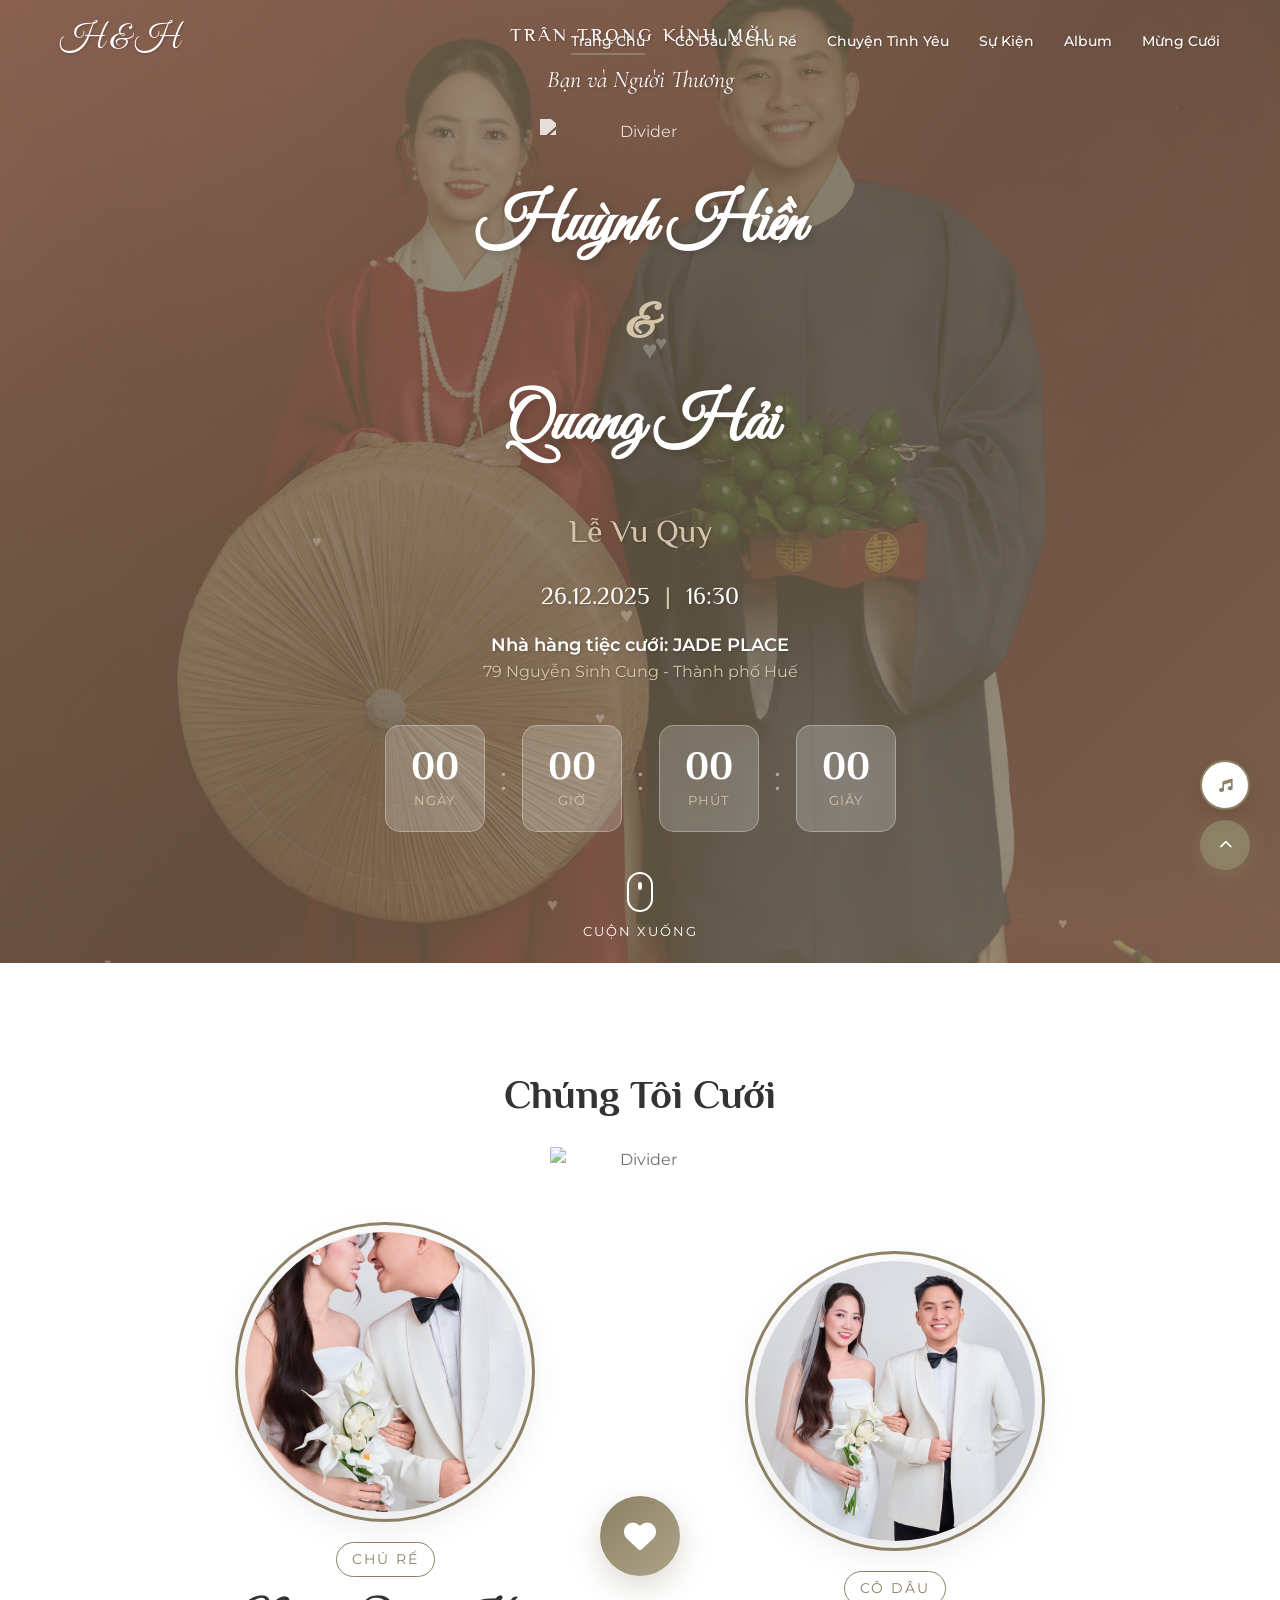
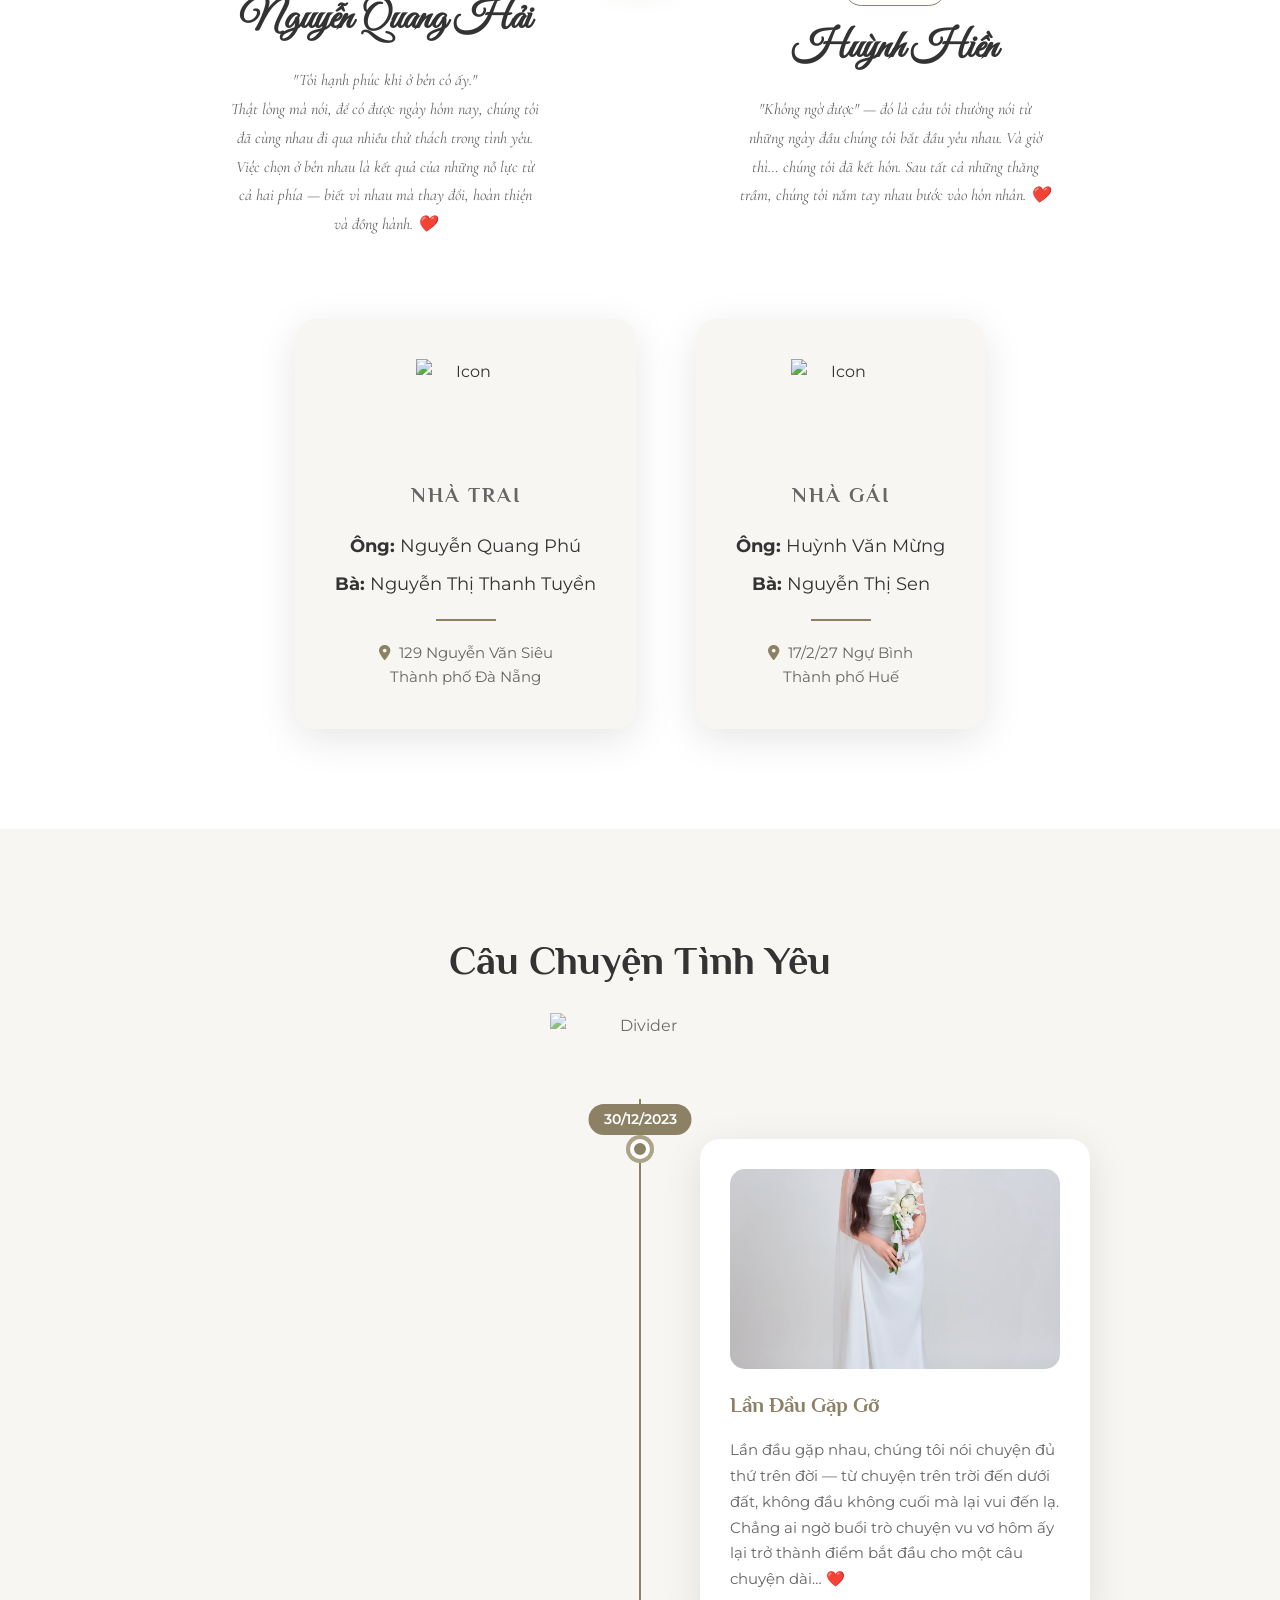
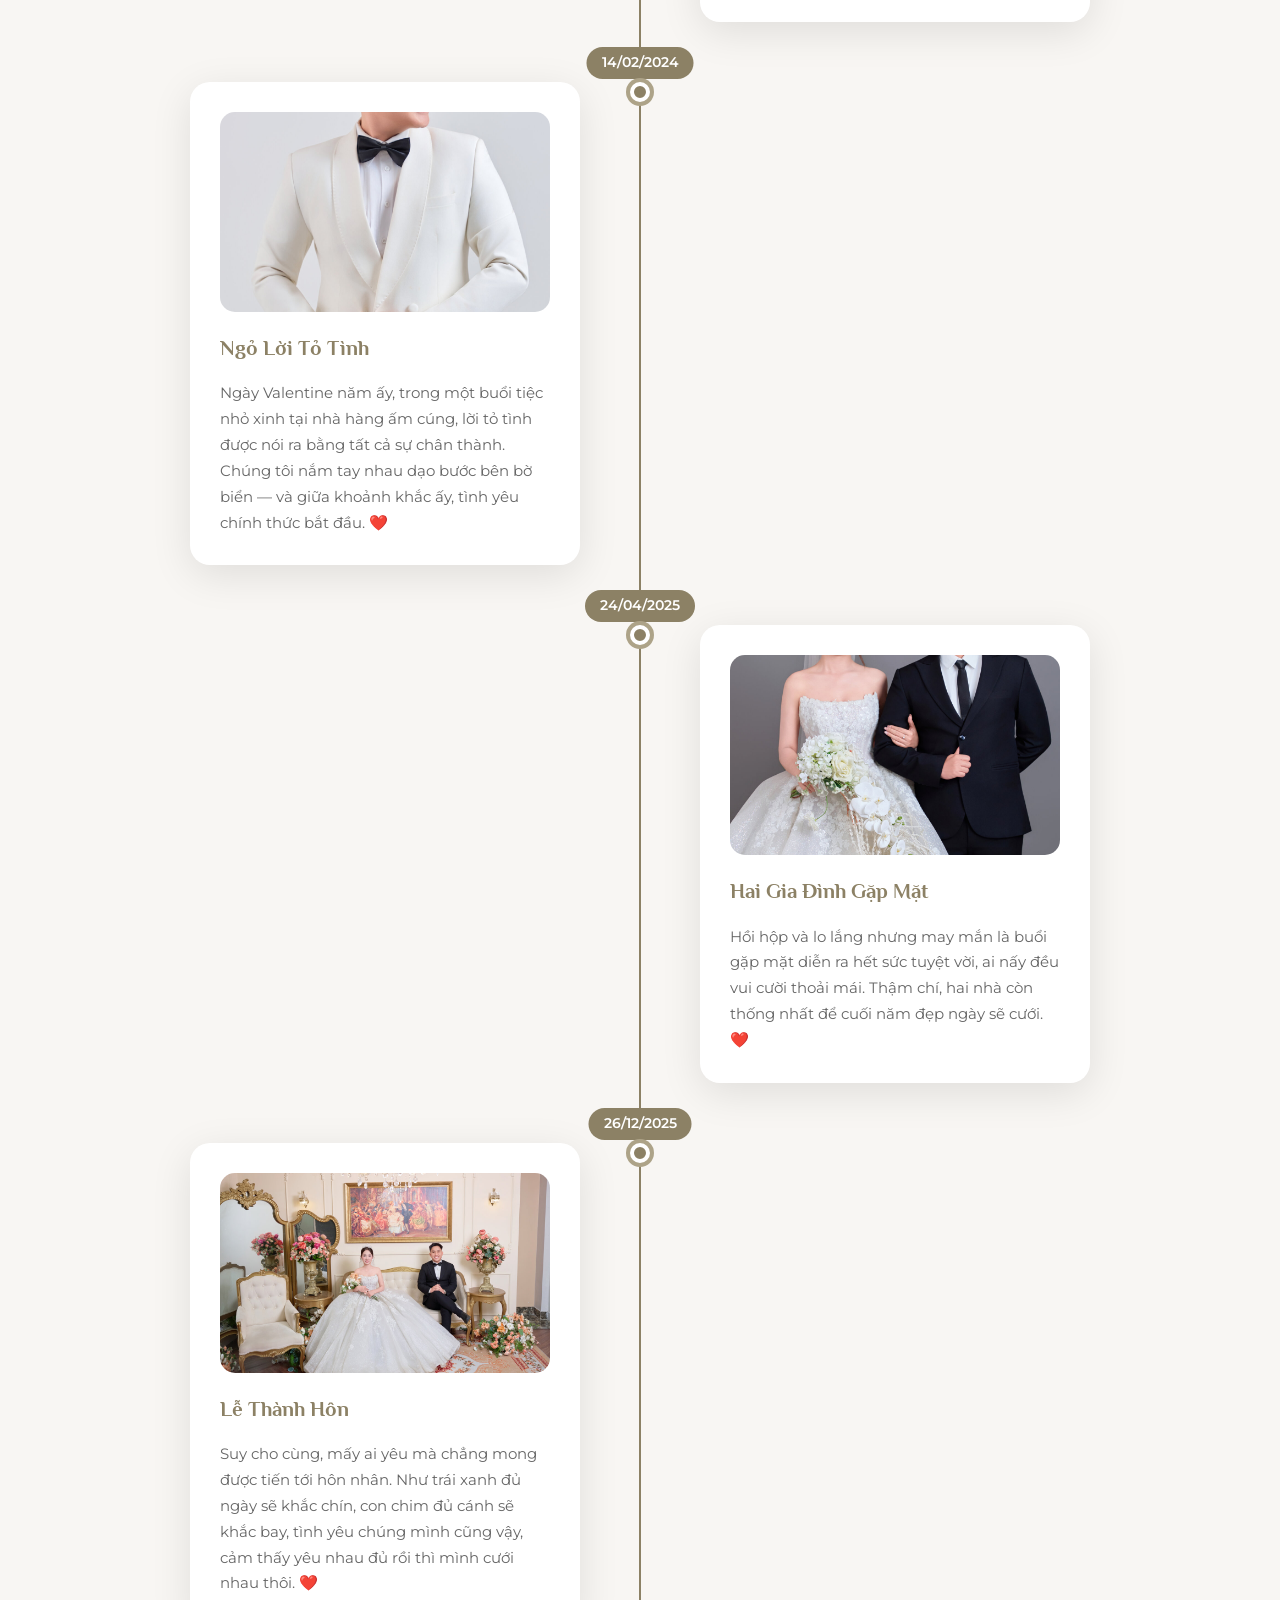
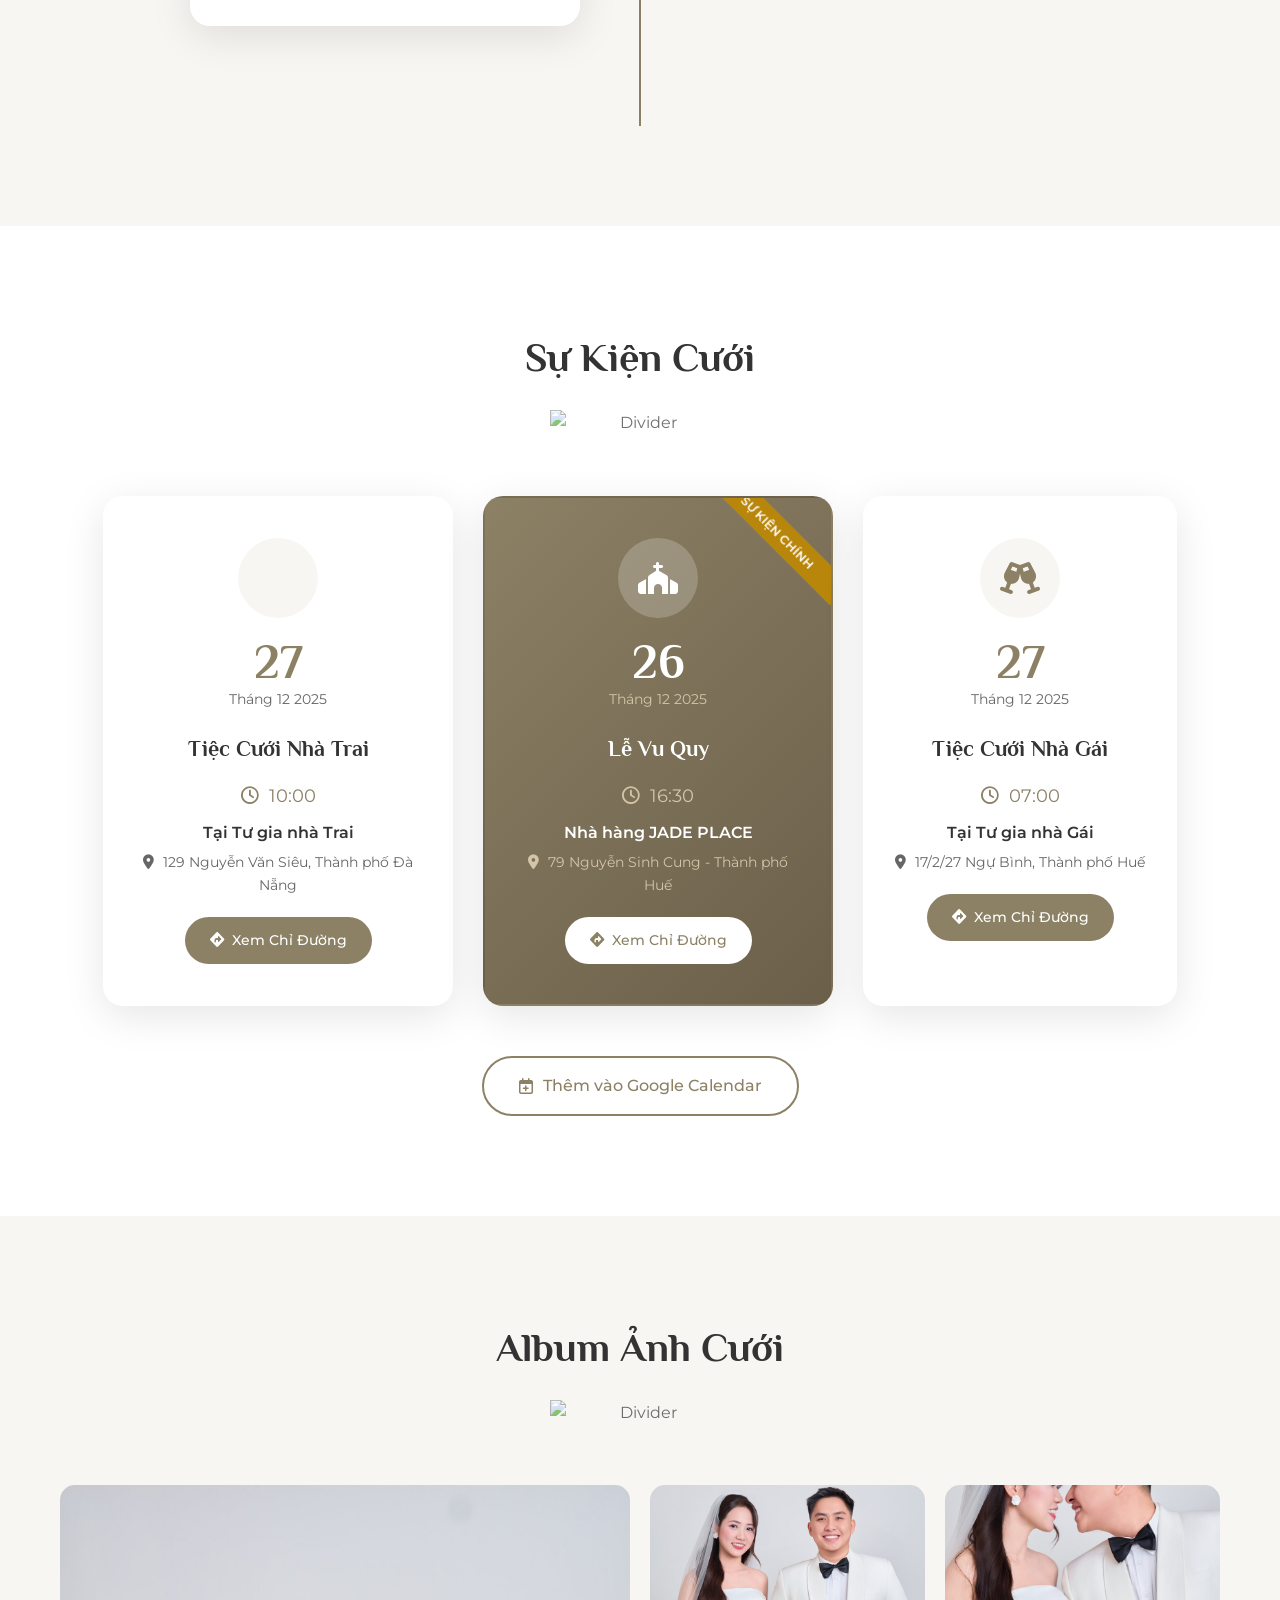
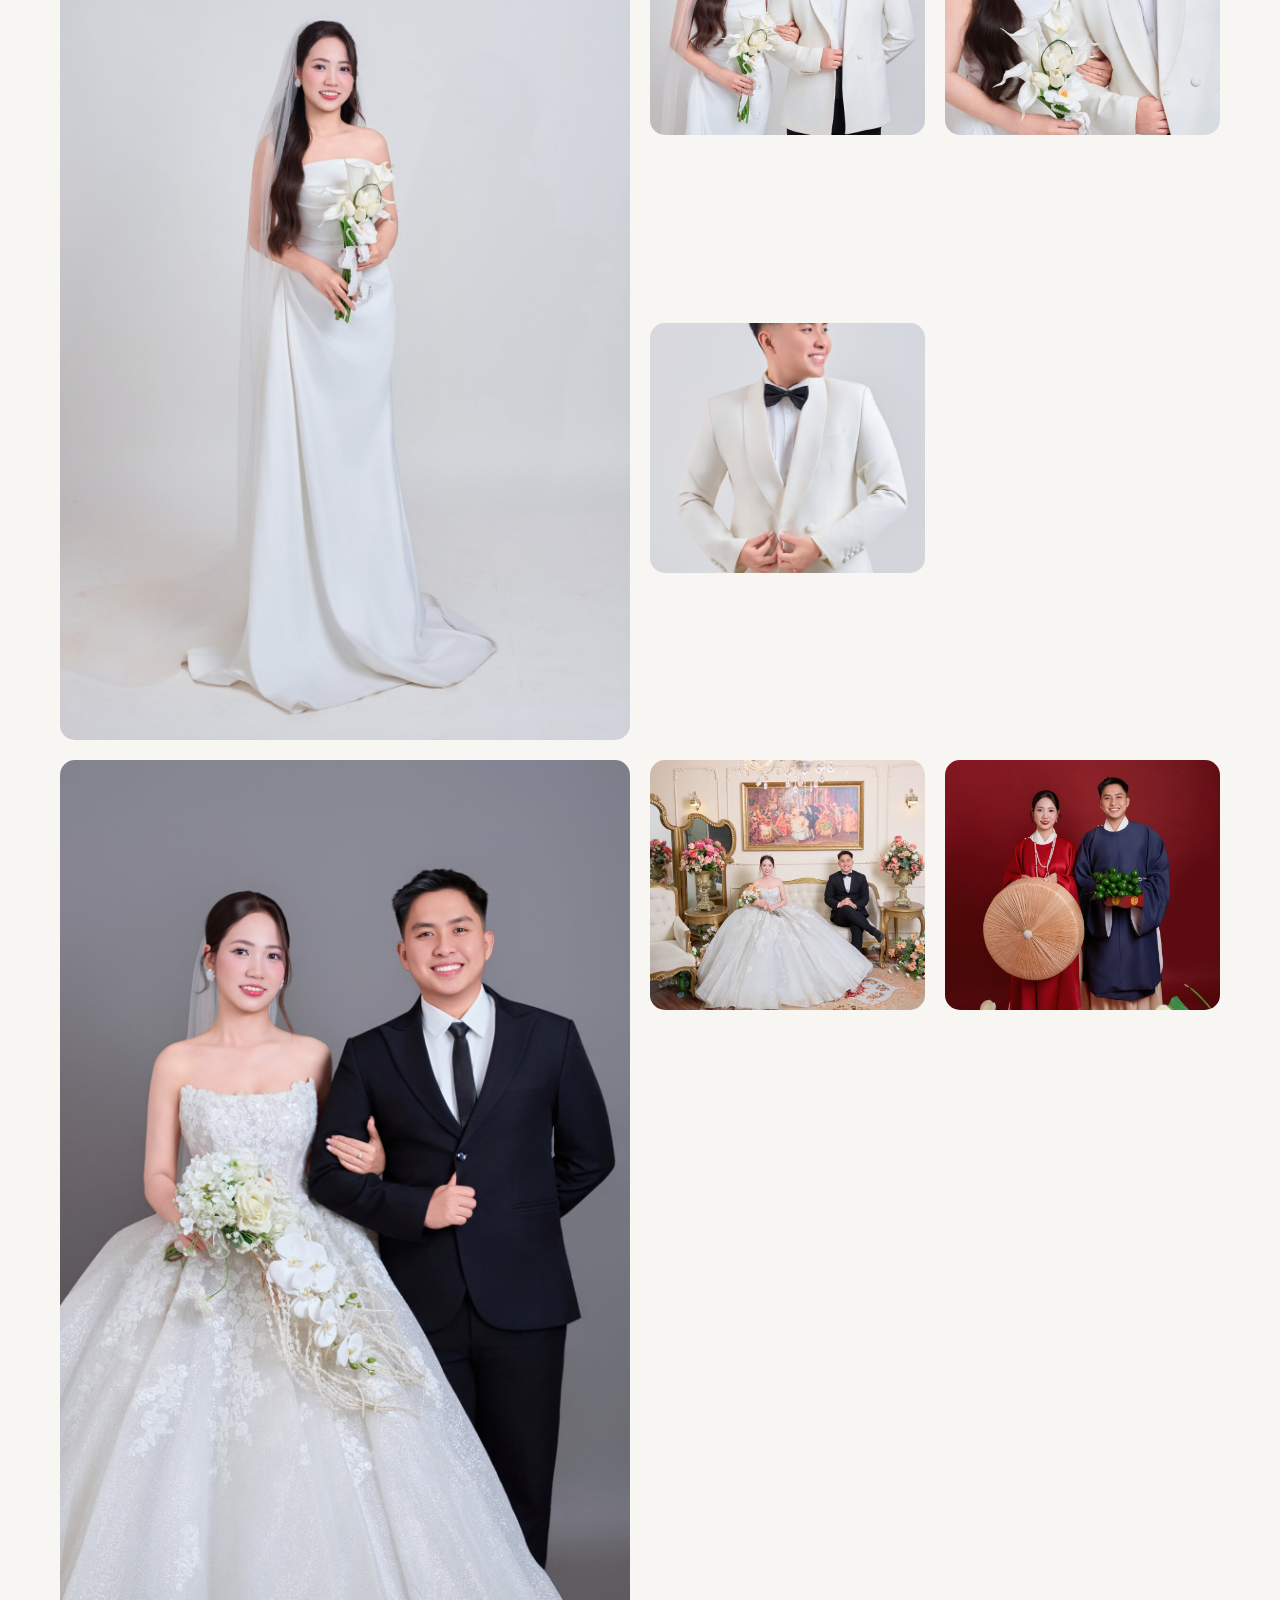
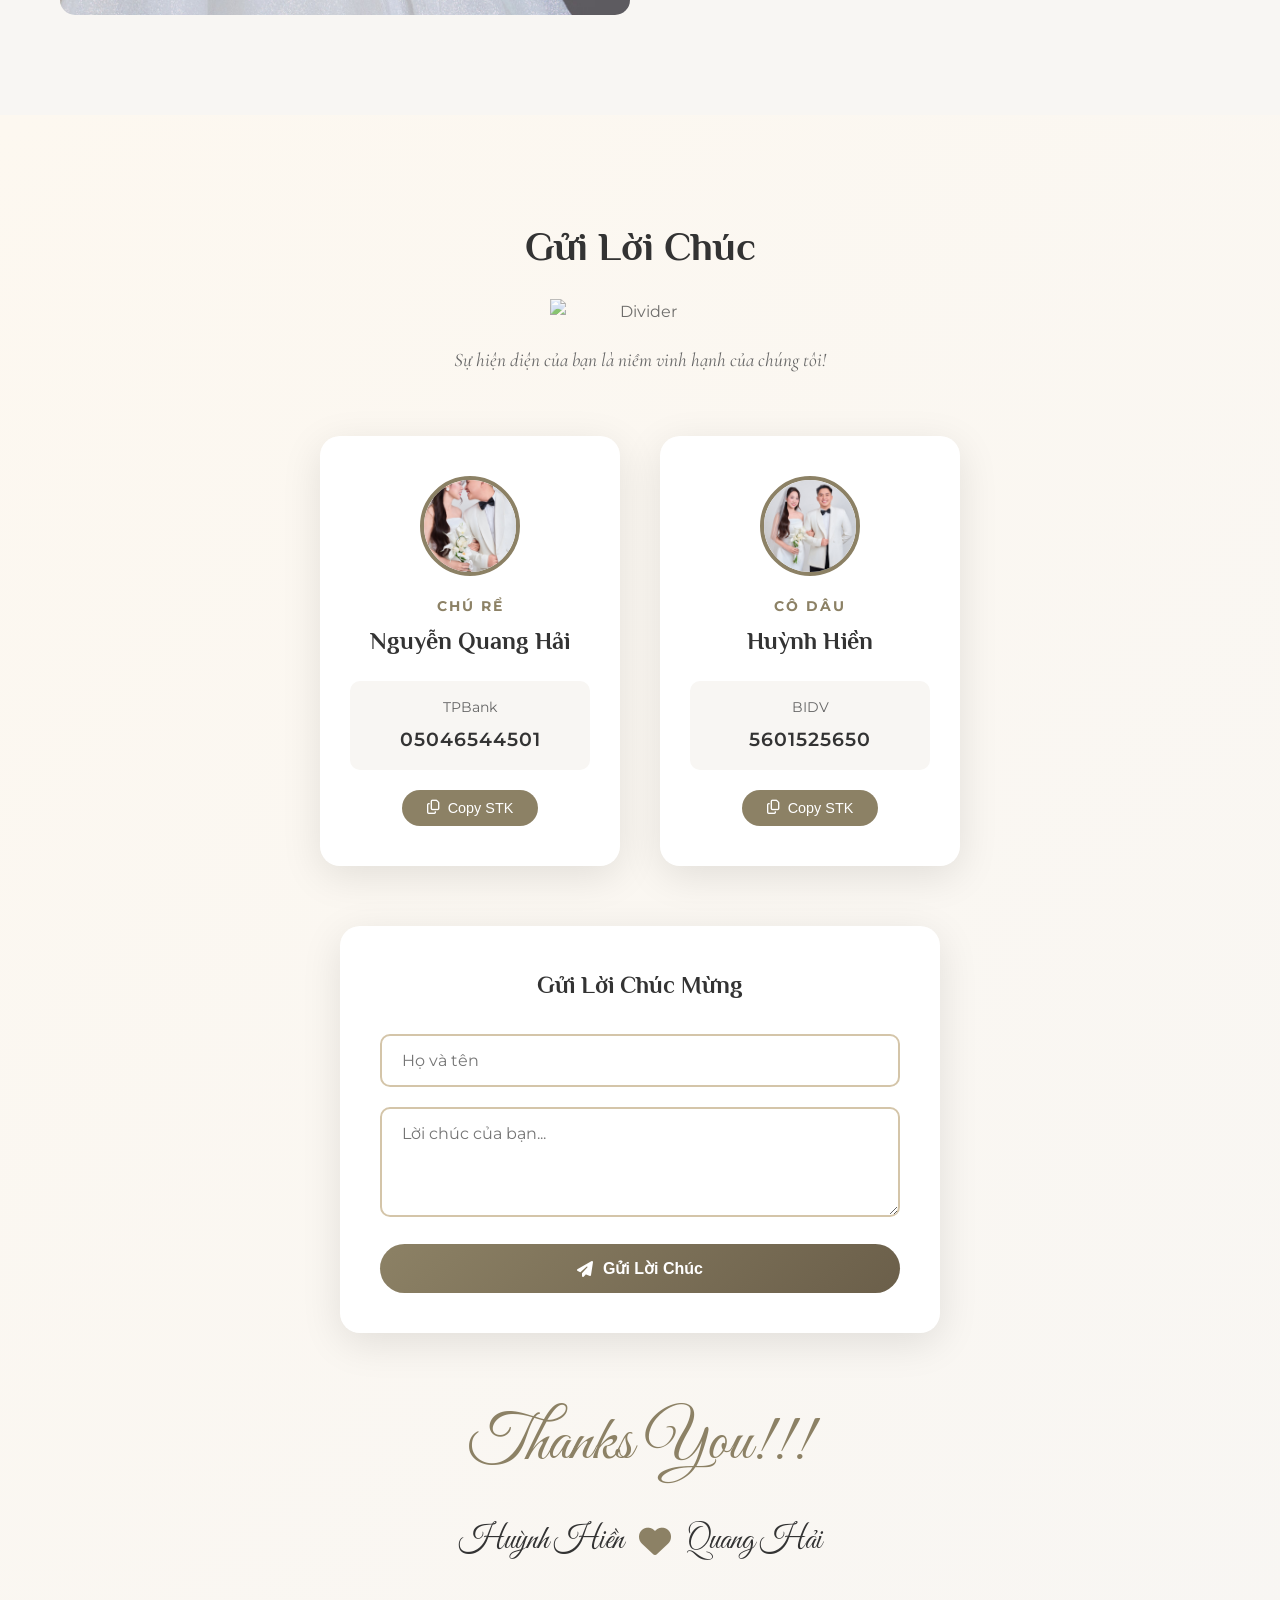
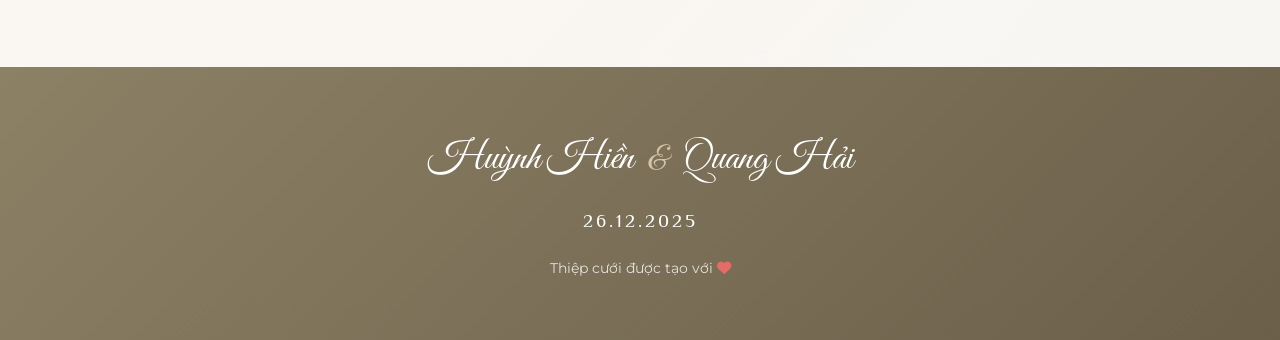
==== index.html @ 171b1d6b "first" ====
<!DOCTYPE html>
<html lang="vi">
	<head>
		<meta charset="utf-8" />
		<meta name="theme-color" content="#8C8165" />
		<meta http-equiv="X-UA-Compatible" content="IE=edge" />
		<meta name="viewport" content="width=device-width, initial-scale=1, user-scalable=no" />
		<title>Thiệp Cưới | Huỳnh Hiền & Quang Hải</title>

		<meta property="og:title" content="Thiệp Cưới | Huỳnh Hiền & Quang Hải - 26.12.2025" />
		<meta
			property="og:description"
			content="Trân trọng kính mời Bạn và Người Thương đến chung vui với chúng tôi" />
		<meta property="og:locale" content="vi_VN" />
		<meta property="og:type" content="website" />
		<meta name="twitter:card" content="summary_large_image" />

		<!-- Preconnect to fonts -->
		<link rel="preconnect" href="https://fonts.googleapis.com" />
		<link rel="preconnect" href="https://fonts.gstatic.com" crossorigin />
		<link
			href="https://fonts.googleapis.com/css2?family=Cormorant+Garamond:ital,wght@0,300;0,400;0,500;0,600;0,700;1,400;1,500&family=Great+Vibes&family=Montserrat:wght@300;400;500;600;700&family=Philosopher:wght@400;700&display=swap"
			rel="stylesheet" />

		<!-- Font Awesome -->
		<link
			rel="stylesheet"
			href="https://cdnjs.cloudflare.com/ajax/libs/font-awesome/6.5.1/css/all.min.css" />

		<!-- AOS Animation Library -->
		<link href="https://unpkg.com/aos@2.3.1/dist/aos.css" rel="stylesheet" />

		<!-- Custom CSS -->
		<link rel="stylesheet" type="text/css" href="css/wedding-new.css" />
	</head>

	<body>
		<!-- Preloader -->
		<div class="preloader" id="preloader">
			<div class="preloader-content">
				<div class="hearts-loader">
					<span class="heart">♥</span>
					<span class="heart">♥</span>
					<span class="heart">♥</span>
				</div>
				<p class="preloader-text">Huỳnh Hiền & Quang Hải</p>
			</div>
		</div>

		<!-- Navigation -->
		<nav class="navbar" id="navbar">
			<div class="nav-container">
				<a href="#home" class="nav-logo">H & H</a>
				<div class="nav-toggle" id="nav-toggle">
					<span></span>
					<span></span>
					<span></span>
				</div>
				<ul class="nav-menu" id="nav-menu">
					<li><a href="#home" class="nav-link active">Trang Chủ</a></li>
					<li><a href="#couple" class="nav-link">Cô Dâu & Chú Rể</a></li>
					<li><a href="#story" class="nav-link">Chuyện Tình Yêu</a></li>
					<li><a href="#events" class="nav-link">Sự Kiện</a></li>
					<li><a href="#gallery" class="nav-link">Album</a></li>
					<li><a href="#rsvp" class="nav-link">Mừng Cưới</a></li>
				</ul>
			</div>
		</nav>

		<!-- Hero Section -->
		<section class="hero" id="home">
			<div class="hero-overlay"></div>
			<div class="hero-particles" id="particles"></div>
			<div class="hero-content">
				<p class="hero-subtitle" data-aos="fade-down" data-aos-delay="200">Trân Trọng Kính Mời</p>
				<p class="hero-guest" data-aos="fade-up" data-aos-delay="400">Bạn và Người Thương</p>
				<div class="hero-divider" data-aos="zoom-in" data-aos-delay="500">
					<img
						src="https://s3-hcm-r2.s3cloud.vn/thiepcuoi-mehappy/admin/assets/7e96f6cb-eff4-4228-b89a-5f788ed43d78.webp"
						alt="Divider" />
				</div>
				<h1 class="hero-title" data-aos="zoom-in" data-aos-delay="600">
					<span class="bride-name">Huỳnh Hiền</span>
					<span class="ampersand">&</span>
					<span class="groom-name">Quang Hải</span>
				</h1>
				<p class="hero-ceremony" data-aos="fade-up" data-aos-delay="800">Lễ Vu Quy</p>
				<div class="hero-date" data-aos="fade-up" data-aos-delay="900">
					<span class="date">26.12.2025</span>
					<span class="separator">|</span>
					<span class="time">16:30</span>
				</div>
				<div class="hero-venue" data-aos="fade-up" data-aos-delay="1000">
					<p class="venue-name">Nhà hàng tiệc cưới: JADE PLACE</p>
					<p class="venue-address">79 Nguyễn Sinh Cung - Thành phố Huế</p>
				</div>

				<!-- Countdown Timer -->
				<div class="countdown" data-aos="fade-up" data-aos-delay="1100">
					<div class="countdown-item">
						<span class="countdown-number" id="days">00</span>
						<span class="countdown-label">Ngày</span>
					</div>
					<div class="countdown-separator">:</div>
					<div class="countdown-item">
						<span class="countdown-number" id="hours">00</span>
						<span class="countdown-label">Giờ</span>
					</div>
					<div class="countdown-separator">:</div>
					<div class="countdown-item">
						<span class="countdown-number" id="minutes">00</span>
						<span class="countdown-label">Phút</span>
					</div>
					<div class="countdown-separator">:</div>
					<div class="countdown-item">
						<span class="countdown-number" id="seconds">00</span>
						<span class="countdown-label">Giây</span>
					</div>
				</div>

				<a href="#couple" class="scroll-down" data-aos="fade-up" data-aos-delay="1200">
					<span class="mouse">
						<span class="wheel"></span>
					</span>
					<span class="scroll-text">Cuộn xuống</span>
				</a>
			</div>
		</section>

		<!-- Couple Section -->
		<section class="section couple-section" id="couple">
			<div class="container">
				<div class="section-header" data-aos="fade-up">
					<h2 class="section-title">Chúng Tôi Cưới</h2>
					<div class="section-divider">
						<img
							src="https://s3-hcm-r2.s3cloud.vn/thiepcuoi-mehappy/admin/assets/7e96f6cb-eff4-4228-b89a-5f788ed43d78.webp"
							alt="Divider" />
					</div>
				</div>

				<div class="couple-wrapper">
					<!-- Groom -->
					<div class="couple-card" data-aos="fade-right" data-aos-delay="200">
						<div class="couple-image-frame">
							<div class="couple-image">
								<img src="image/optimized/DSC08672.jpg" alt="Chú Rể - Quang Hải" loading="lazy" />
							</div>
						</div>
						<div class="couple-info">
							<span class="couple-role">Chú Rể</span>
							<h3 class="couple-name">Nguyễn Quang Hải</h3>
							<div class="couple-quote">
								"Tôi hạnh phúc khi ở bên cô ấy."<br />
								Thật lòng mà nói, để có được ngày hôm nay, chúng tôi đã cùng nhau đi qua nhiều thử
								thách trong tình yêu. Việc chọn ở bên nhau là kết quả của những nỗ lực từ cả hai
								phía — biết vì nhau mà thay đổi, hoàn thiện và đồng hành. ❤️
							</div>
						</div>
					</div>

					<!-- Heart divider -->
					<div class="couple-heart" data-aos="zoom-in" data-aos-delay="300">
						<i class="fas fa-heart"></i>
					</div>

					<!-- Bride -->
					<div class="couple-card" data-aos="fade-left" data-aos-delay="400">
						<div class="couple-image-frame">
							<div class="couple-image">
								<img src="image/optimized/DSC08659.jpg" alt="Cô Dâu - Huỳnh Hiền" loading="lazy" />
							</div>
						</div>
						<div class="couple-info">
							<span class="couple-role">Cô Dâu</span>
							<h3 class="couple-name">Huỳnh Hiền</h3>
							<div class="couple-quote">
								"Không ngờ được" — đó là câu tôi thường nói từ những ngày đầu chúng tôi bắt đầu yêu
								nhau. Và giờ thì… chúng tôi đã kết hôn. Sau tất cả những thăng trầm, chúng tôi nắm
								tay nhau bước vào hôn nhân. ❤️
							</div>
						</div>
					</div>
				</div>

				<!-- Family Info -->
				<div class="family-section">
					<div class="family-card" data-aos="fade-up" data-aos-delay="200">
						<div class="family-icon">
							<img
								src="https://s3-hcm-r2.s3cloud.vn/thiepcuoi-mehappy/admin/assets/c201db3c-2425-4a72-b383-2e46b3059cee.webp"
								alt="Icon" />
						</div>
						<h4 class="family-title">Nhà Trai</h4>
						<p class="family-parent"><strong>Ông:</strong> Nguyễn Quang Phú</p>
						<p class="family-parent"><strong>Bà:</strong> Nguyễn Thị Thanh Tuyền</p>
						<div class="family-divider"></div>
						<p class="family-address">
							<i class="fas fa-map-marker-alt"></i>
							129 Nguyễn Văn Siêu<br />Thành phố Đà Nẵng
						</p>
					</div>

					<div class="family-card" data-aos="fade-up" data-aos-delay="400">
						<div class="family-icon">
							<img
								src="https://s3-hcm-r2.s3cloud.vn/thiepcuoi-mehappy/admin/assets/c201db3c-2425-4a72-b383-2e46b3059cee.webp"
								alt="Icon" />
						</div>
						<h4 class="family-title">Nhà Gái</h4>
						<p class="family-parent"><strong>Ông:</strong> Huỳnh Văn Mừng</p>
						<p class="family-parent"><strong>Bà:</strong> Nguyễn Thị Sen</p>
						<div class="family-divider"></div>
						<p class="family-address">
							<i class="fas fa-map-marker-alt"></i>
							17/2/27 Ngự Bình<br />Thành phố Huế
						</p>
					</div>
				</div>
			</div>
		</section>

		<!-- Love Story Section -->
		<section class="section story-section" id="story">
			<div class="container">
				<div class="section-header" data-aos="fade-up">
					<h2 class="section-title">Câu Chuyện Tình Yêu</h2>
					<div class="section-divider">
						<img
							src="https://s3-hcm-r2.s3cloud.vn/thiepcuoi-mehappy/admin/assets/f2e2b1f6-6de6-48ac-97a0-3e4b76698df7.webp"
							alt="Divider" />
					</div>
				</div>

				<div class="timeline">
					<div class="timeline-line"></div>

					<!-- Timeline Item 1 -->
					<div class="timeline-item" data-aos="fade-up">
						<div class="timeline-dot"></div>
						<div class="timeline-date">30/12/2023</div>
						<div class="timeline-content">
							<div class="timeline-image">
								<img src="image/optimized/DSC08531.jpg" alt="Lần đầu gặp gỡ" loading="lazy" />
							</div>
							<h3 class="timeline-title">Lần Đầu Gặp Gỡ</h3>
							<p class="timeline-text">
								Lần đầu gặp nhau, chúng tôi nói chuyện đủ thứ trên đời — từ chuyện trên trời đến
								dưới đất, không đầu không cuối mà lại vui đến lạ. Chẳng ai ngờ buổi trò chuyện vu vơ
								hôm ấy lại trở thành điểm bắt đầu cho một câu chuyện dài… ❤️
							</p>
						</div>
					</div>

					<!-- Timeline Item 2 -->
					<div class="timeline-item" data-aos="fade-up">
						<div class="timeline-dot"></div>
						<div class="timeline-date">14/02/2024</div>
						<div class="timeline-content">
							<div class="timeline-image">
								<img src="image/optimized/DSC08896.jpg" alt="Ngỏ lời tỏ tình" loading="lazy" />
							</div>
							<h3 class="timeline-title">Ngỏ Lời Tỏ Tình</h3>
							<p class="timeline-text">
								Ngày Valentine năm ấy, trong một buổi tiệc nhỏ xinh tại nhà hàng ấm cúng, lời tỏ
								tình được nói ra bằng tất cả sự chân thành. Chúng tôi nắm tay nhau dạo bước bên bờ
								biển — và giữa khoảnh khắc ấy, tình yêu chính thức bắt đầu. ❤️
							</p>
						</div>
					</div>

					<!-- Timeline Item 3 -->
					<div class="timeline-item" data-aos="fade-up">
						<div class="timeline-dot"></div>
						<div class="timeline-date">24/04/2025</div>
						<div class="timeline-content">
							<div class="timeline-image">
								<img src="image/optimized/DSC09019.jpg" alt="Hai gia đình gặp mặt" loading="lazy" />
							</div>
							<h3 class="timeline-title">Hai Gia Đình Gặp Mặt</h3>
							<p class="timeline-text">
								Hồi hộp và lo lắng nhưng may mắn là buổi gặp mặt diễn ra hết sức tuyệt vời, ai nấy
								đều vui cười thoải mái. Thậm chí, hai nhà còn thống nhất để cuối năm đẹp ngày sẽ
								cưới. ❤️
							</p>
						</div>
					</div>

					<!-- Timeline Item 4 -->
					<div class="timeline-item" data-aos="fade-up">
						<div class="timeline-dot"></div>
						<div class="timeline-date">26/12/2025</div>
						<div class="timeline-content">
							<div class="timeline-image">
								<img src="image/optimized/DSC09114.jpg" alt="Lễ thành hôn" loading="lazy" />
							</div>
							<h3 class="timeline-title">Lễ Thành Hôn</h3>
							<p class="timeline-text">
								Suy cho cùng, mấy ai yêu mà chẳng mong được tiến tới hôn nhân. Như trái xanh đủ ngày
								sẽ khắc chín, con chim đủ cánh sẽ khắc bay, tình yêu chúng mình cũng vậy, cảm thấy
								yêu nhau đủ rồi thì mình cưới nhau thôi. ❤️
							</p>
						</div>
					</div>
				</div>
			</div>
		</section>

		<!-- Events Section -->
		<section class="section events-section" id="events">
			<div class="container">
				<div class="section-header" data-aos="fade-up">
					<h2 class="section-title">Sự Kiện Cưới</h2>
					<div class="section-divider">
						<img
							src="https://s3-hcm-r2.s3cloud.vn/thiepcuoi-mehappy/admin/assets/f2e2b1f6-6de6-48ac-97a0-3e4b76698df7.webp"
							alt="Divider" />
					</div>
				</div>

				<div class="events-wrapper">
					<!-- Event 1 -->
					<div class="event-card" data-aos="fade-up" data-aos-delay="200">
						<div class="event-icon">
							<i class="fas fa-rings-wedding"></i>
						</div>
						<div class="event-date">
							<span class="event-day">27</span>
							<span class="event-month">Tháng 12</span>
							<span class="event-year">2025</span>
						</div>
						<h3 class="event-title">Tiệc Cưới Nhà Trai</h3>
						<p class="event-time"><i class="far fa-clock"></i> 10:00</p>
						<p class="event-venue">Tại Tư gia nhà Trai</p>
						<p class="event-address">
							<i class="fas fa-map-marker-alt"></i>
							129 Nguyễn Văn Siêu, Thành phố Đà Nẵng
						</p>
						<a href="https://maps.google.com" target="_blank" class="event-btn">
							<i class="fas fa-directions"></i> Xem Chỉ Đường
						</a>
					</div>

					<!-- Event 2 -->
					<div class="event-card featured" data-aos="fade-up" data-aos-delay="300">
						<div class="event-badge">Sự Kiện Chính</div>
						<div class="event-icon">
							<i class="fas fa-church"></i>
						</div>
						<div class="event-date">
							<span class="event-day">26</span>
							<span class="event-month">Tháng 12</span>
							<span class="event-year">2025</span>
						</div>
						<h3 class="event-title">Lễ Vu Quy</h3>
						<p class="event-time"><i class="far fa-clock"></i> 16:30</p>
						<p class="event-venue">Nhà hàng JADE PLACE</p>
						<p class="event-address">
							<i class="fas fa-map-marker-alt"></i>
							79 Nguyễn Sinh Cung - Thành phố Huế
						</p>
						<a href="https://maps.google.com" target="_blank" class="event-btn">
							<i class="fas fa-directions"></i> Xem Chỉ Đường
						</a>
					</div>

					<!-- Event 3 -->
					<div class="event-card" data-aos="fade-up" data-aos-delay="400">
						<div class="event-icon">
							<i class="fas fa-glass-cheers"></i>
						</div>
						<div class="event-date">
							<span class="event-day">27</span>
							<span class="event-month">Tháng 12</span>
							<span class="event-year">2025</span>
						</div>
						<h3 class="event-title">Tiệc Cưới Nhà Gái</h3>
						<p class="event-time"><i class="far fa-clock"></i> 07:00</p>
						<p class="event-venue">Tại Tư gia nhà Gái</p>
						<p class="event-address">
							<i class="fas fa-map-marker-alt"></i>
							17/2/27 Ngự Bình, Thành phố Huế
						</p>
						<a href="https://maps.google.com" target="_blank" class="event-btn">
							<i class="fas fa-directions"></i> Xem Chỉ Đường
						</a>
					</div>
				</div>

				<!-- Add to Calendar -->
				<div class="calendar-btn-wrapper" data-aos="fade-up">
					<a href="https://calendar.google.com" target="_blank" class="calendar-btn">
						<i class="far fa-calendar-plus"></i>
						Thêm vào Google Calendar
					</a>
				</div>
			</div>
		</section>

		<!-- Gallery Section -->
		<section class="section gallery-section" id="gallery">
			<div class="container">
				<div class="section-header" data-aos="fade-up">
					<h2 class="section-title">Album Ảnh Cưới</h2>
					<div class="section-divider">
						<img
							src="https://s3-hcm-r2.s3cloud.vn/thiepcuoi-mehappy/admin/assets/f2e2b1f6-6de6-48ac-97a0-3e4b76698df7.webp"
							alt="Divider" />
					</div>
				</div>

				<div class="gallery-grid">
					<div class="gallery-item large" data-aos="zoom-in" data-aos-delay="100">
						<img src="image/optimized/DSC08531.jpg" alt="Wedding Photo 1" loading="lazy" />
						<div class="gallery-overlay">
							<i class="fas fa-heart"></i>
						</div>
					</div>
					<div class="gallery-item" data-aos="zoom-in" data-aos-delay="200">
						<img src="image/optimized/DSC08659.jpg" alt="Wedding Photo 2" loading="lazy" />
						<div class="gallery-overlay">
							<i class="fas fa-heart"></i>
						</div>
					</div>
					<div class="gallery-item" data-aos="zoom-in" data-aos-delay="300">
						<img src="image/optimized/DSC08672.jpg" alt="Wedding Photo 3" loading="lazy" />
						<div class="gallery-overlay">
							<i class="fas fa-heart"></i>
						</div>
					</div>
					<div class="gallery-item" data-aos="zoom-in" data-aos-delay="400">
						<img src="image/optimized/DSC08896.jpg" alt="Wedding Photo 4" loading="lazy" />
						<div class="gallery-overlay">
							<i class="fas fa-heart"></i>
						</div>
					</div>
					<div class="gallery-item large" data-aos="zoom-in" data-aos-delay="500">
						<img src="image/optimized/DSC09019.jpg" alt="Wedding Photo 5" loading="lazy" />
						<div class="gallery-overlay">
							<i class="fas fa-heart"></i>
						</div>
					</div>
					<div class="gallery-item" data-aos="zoom-in" data-aos-delay="600">
						<img src="image/optimized/DSC09114.jpg" alt="Wedding Photo 6" loading="lazy" />
						<div class="gallery-overlay">
							<i class="fas fa-heart"></i>
						</div>
					</div>
					<div class="gallery-item" data-aos="zoom-in" data-aos-delay="700">
						<img src="image/optimized/DSC09316.jpg" alt="Wedding Photo 7" loading="lazy" />
						<div class="gallery-overlay">
							<i class="fas fa-heart"></i>
						</div>
					</div>
				</div>
			</div>
		</section>

		<!-- RSVP / Gift Section -->
		<section class="section rsvp-section" id="rsvp">
			<div class="container">
				<div class="section-header" data-aos="fade-up">
					<h2 class="section-title">Gửi Lời Chúc</h2>
					<div class="section-divider">
						<img
							src="https://s3-hcm-r2.s3cloud.vn/thiepcuoi-mehappy/admin/assets/f2e2b1f6-6de6-48ac-97a0-3e4b76698df7.webp"
							alt="Divider" />
					</div>
					<p class="section-subtitle">Sự hiện diện của bạn là niềm vinh hạnh của chúng tôi!</p>
				</div>

				<div class="rsvp-content">
					<!-- Bank Transfer -->
					<div class="bank-cards">
						<div class="bank-card" data-aos="fade-right" data-aos-delay="200">
							<div class="bank-avatar">
								<img src="image/optimized/DSC08672.jpg" alt="Chú Rể" loading="lazy" />
							</div>
							<h4 class="bank-role">Chú Rể</h4>
							<h3 class="bank-name">Nguyễn Quang Hải</h3>
							<div class="bank-info">
								<p class="bank-label">TPBank</p>
								<p class="bank-number" id="groom-account">05046544501</p>
							</div>
							<button class="copy-btn" onclick="copyToClipboard('05046544501', this)">
								<i class="far fa-copy"></i> Copy STK
							</button>
						</div>

						<div class="bank-card" data-aos="fade-left" data-aos-delay="400">
							<div class="bank-avatar">
								<img src="image/optimized/DSC08659.jpg" alt="Cô Dâu" loading="lazy" />
							</div>
							<h4 class="bank-role">Cô Dâu</h4>
							<h3 class="bank-name">Huỳnh Hiền</h3>
							<div class="bank-info">
								<p class="bank-label">BIDV</p>
								<p class="bank-number" id="bride-account">5601525650</p>
							</div>
							<button class="copy-btn" onclick="copyToClipboard('5601525650', this)">
								<i class="far fa-copy"></i> Copy STK
							</button>
						</div>
					</div>

					<!-- Wishes Form -->
					<div class="wishes-form" data-aos="fade-up" data-aos-delay="500">
						<h3 class="wishes-title">Gửi Lời Chúc Mừng</h3>
						<form id="wishesForm">
							<div class="form-group">
								<input type="text" id="wishName" placeholder="Họ và tên" required />
							</div>
							<div class="form-group">
								<textarea
									id="wishMessage"
									placeholder="Lời chúc của bạn..."
									rows="4"
									required></textarea>
							</div>
							<button type="submit" class="submit-btn">
								<i class="fas fa-paper-plane"></i> Gửi Lời Chúc
							</button>
						</form>
					</div>
				</div>

				<!-- Thank You Message -->
				<div class="thank-you" data-aos="fade-up">
					<p class="thank-you-text">Thanks You!!!</p>
					<div class="couple-names-footer">
						<span>Huỳnh Hiền</span>
						<i class="fas fa-heart"></i>
						<span>Quang Hải</span>
					</div>
				</div>
			</div>
		</section>

		<!-- Footer -->
		<footer class="footer">
			<div class="footer-content">
				<div class="footer-names">
					<span class="footer-bride">Huỳnh Hiền</span>
					<span class="footer-amp">&</span>
					<span class="footer-groom">Quang Hải</span>
				</div>
				<p class="footer-date">26.12.2025</p>
				<p class="footer-text">Thiệp cưới được tạo với <i class="fas fa-heart"></i></p>
			</div>
		</footer>

		<!-- Back to Top Button -->
		<button class="back-to-top" id="backToTop">
			<i class="fas fa-chevron-up"></i>
		</button>

		<!-- Music Toggle -->
		<button class="music-toggle" id="musicToggle">
			<i class="fas fa-music"></i>
		</button>
		<audio id="bgMusic" loop>
			<source
				src="https://s3-hcm-r2.s3cloud.vn/thiepcuoi-mehappy/audio-templates/d67d6942-960e-42b3-992c-2079a94b84a8.mp3"
				type="audio/mpeg" />
		</audio>

		<!-- Scripts -->
		<script src="https://unpkg.com/aos@2.3.1/dist/aos.js"></script>
		<script src="js/wedding-new.js"></script>
	</body>
</html>
---- css/wedding-new.css ----
/* ==========================================
   WEDDING INVITATION - MODERN DESIGN
   Huỳnh Hiền & Quang Hải
   ========================================== */

/* CSS Variables */
:root {
    --primary: #8C8165;
    --primary-light: #ADA388;
    --primary-dark: #6B5F4A;
    --secondary: #D4C5A9;
    --accent: #C9A66B;
    --gold: #B8860B;
    --text-dark: #333333;
    --text-light: #666666;
    --text-muted: #999999;
    --white: #FFFFFF;
    --off-white: #FAFAFA;
    --cream: #FDF8F0;
    --bg-light: #F8F6F3;
    --shadow: rgba(0, 0, 0, 0.1);
    --shadow-dark: rgba(0, 0, 0, 0.2);
    
    --font-script: 'Great Vibes', cursive;
    --font-serif: 'Cormorant Garamond', serif;
    --font-sans: 'Montserrat', sans-serif;
    --font-heading: 'Philosopher', sans-serif;
    
    --transition: 0.3s ease;
    --transition-slow: 0.4s ease;
}

/* Reset & Base */
*, *::before, *::after {
    margin: 0;
    padding: 0;
    box-sizing: border-box;
}

html {
    scroll-behavior: smooth;
    font-size: 16px;
}

body {
    font-family: var(--font-sans);
    color: var(--text-dark);
    line-height: 1.6;
    background-color: var(--white);
    overflow-x: hidden;
}

a {
    text-decoration: none;
    color: inherit;
    transition: color var(--transition);
}

img {
    max-width: 100%;
    height: auto;
    display: block;
}

ul {
    list-style: none;
}

.container {
    width: 100%;
    max-width: 1200px;
    margin: 0 auto;
    padding: 0 20px;
}

/* ==========================================
   PRELOADER
   ========================================== */
.preloader {
    position: fixed;
    top: 0;
    left: 0;
    width: 100%;
    height: 100%;
    background: linear-gradient(135deg, var(--cream) 0%, var(--secondary) 100%);
    display: flex;
    align-items: center;
    justify-content: center;
    z-index: 10000;
    transition: opacity 0.5s ease, visibility 0.5s ease;
}

.preloader.hidden {
    opacity: 0;
    visibility: hidden;
}

.preloader-content {
    text-align: center;
}

.hearts-loader {
    display: flex;
    justify-content: center;
    gap: 10px;
    margin-bottom: 20px;
}

.hearts-loader .heart {
    font-size: 30px;
    color: var(--primary);
    animation: heartBeat 1.2s infinite ease-in-out;
}

.hearts-loader .heart:nth-child(2) {
    animation-delay: 0.2s;
}

.hearts-loader .heart:nth-child(3) {
    animation-delay: 0.4s;
}

@keyframes heartBeat {
    0%, 100% { transform: scale(1); opacity: 1; }
    50% { transform: scale(1.3); opacity: 0.7; }
}

.preloader-text {
    font-family: var(--font-script);
    font-size: 2rem;
    color: var(--primary-dark);
}

/* ==========================================
   NAVIGATION
   ========================================== */
.navbar {
    position: fixed;
    top: 0;
    left: 0;
    width: 100%;
    padding: 15px 0;
    z-index: 1000;
    transition: background var(--transition), padding var(--transition), box-shadow var(--transition);
    background: transparent;
    will-change: background, padding;
}

.navbar.scrolled {
    background: rgba(255, 255, 255, 0.98);
    box-shadow: 0 2px 20px var(--shadow);
    padding: 10px 0;
}

.nav-container {
    display: flex;
    justify-content: space-between;
    align-items: center;
    max-width: 1200px;
    margin: 0 auto;
    padding: 0 20px;
}

.nav-logo {
    font-family: var(--font-script);
    font-size: 2rem;
    color: var(--white);
    text-shadow: 1px 1px 3px var(--shadow-dark);
}

.navbar.scrolled .nav-logo {
    color: var(--primary);
    text-shadow: none;
}

.nav-menu {
    display: flex;
    gap: 30px;
}

.nav-link {
    font-size: 0.9rem;
    font-weight: 500;
    color: var(--white);
    text-shadow: 1px 1px 2px var(--shadow-dark);
    position: relative;
    padding: 5px 0;
}

.navbar.scrolled .nav-link {
    color: var(--text-dark);
    text-shadow: none;
}

.nav-link::after {
    content: '';
    position: absolute;
    bottom: 0;
    left: 50%;
    width: 0;
    height: 2px;
    background: var(--primary);
    transition: var(--transition);
    transform: translateX(-50%);
}

.nav-link:hover::after,
.nav-link.active::after {
    width: 100%;
}

.nav-toggle {
    display: none;
    flex-direction: column;
    gap: 5px;
    cursor: pointer;
    padding: 5px;
}

.nav-toggle span {
    width: 25px;
    height: 2px;
    background: var(--white);
    transition: var(--transition);
}

.navbar.scrolled .nav-toggle span {
    background: var(--primary);
}

/* ==========================================
   HERO SECTION
   ========================================== */
.hero {
    position: relative;
    min-height: 100vh;
    display: flex;
    align-items: center;
    justify-content: center;
    background: url('../image/optimized/DSC09316.jpg') center/cover no-repeat;
    overflow: hidden;
}

.hero-overlay {
    position: absolute;
    inset: 0;
    background: linear-gradient(
        135deg,
        rgba(140, 129, 101, 0.7) 0%,
        rgba(107, 95, 74, 0.8) 50%,
        rgba(140, 129, 101, 0.7) 100%
    );
}

.hero-particles {
    position: absolute;
    inset: 0;
    overflow: hidden;
    pointer-events: none;
}

.hero-content {
    position: relative;
    z-index: 1;
    text-align: center;
    padding: 20px;
    max-width: 900px;
}

.hero-subtitle {
    font-family: var(--font-heading);
    font-size: 1.2rem;
    color: var(--white);
    letter-spacing: 3px;
    text-transform: uppercase;
    margin-bottom: 10px;
    text-shadow: 1px 1px 3px var(--shadow-dark);
}

.hero-guest {
    font-family: var(--font-serif);
    font-size: 1.5rem;
    color: var(--white);
    font-style: italic;
    margin-bottom: 20px;
    text-shadow: 1px 1px 3px var(--shadow-dark);
}

.hero-divider {
    margin: 20px auto;
    max-width: 200px;
}

.hero-divider img {
    width: 100%;
    filter: brightness(0) invert(1);
    opacity: 0.8;
}

.hero-title {
    margin: 30px 0;
}

.hero-title .bride-name,
.hero-title .groom-name {
    font-family: var(--font-script);
    font-size: 4rem;
    color: var(--white);
    display: block;
    text-shadow: 2px 2px 8px var(--shadow-dark);
    animation: fadeInScale 1s ease-out;
}

.hero-title .ampersand {
    font-family: var(--font-script);
    font-size: 3rem;
    color: var(--secondary);
    display: block;
    margin: 10px 0;
}

@keyframes fadeInScale {
    from {
        opacity: 0;
        transform: scale(0.8);
    }
    to {
        opacity: 1;
        transform: scale(1);
    }
}

@keyframes heartbeat {
    0%, 100% { transform: scale(1); }
    25% { transform: scale(1.1); }
    50% { transform: scale(1); }
    75% { transform: scale(1.1); }
}

.hero-ceremony {
    font-family: var(--font-heading);
    font-size: 2rem;
    color: var(--secondary);
    margin-bottom: 20px;
    text-shadow: 1px 1px 3px var(--shadow-dark);
}

.hero-date {
    display: flex;
    justify-content: center;
    align-items: center;
    gap: 15px;
    font-family: var(--font-heading);
    font-size: 1.5rem;
    color: var(--white);
    margin-bottom: 15px;
    text-shadow: 1px 1px 3px var(--shadow-dark);
}

.hero-date .separator {
    color: var(--secondary);
}

.hero-venue {
    margin-bottom: 40px;
}

.hero-venue .venue-name {
    font-size: 1.1rem;
    color: var(--white);
    font-weight: 600;
    text-shadow: 1px 1px 3px var(--shadow-dark);
}

.hero-venue .venue-address {
    font-size: 1rem;
    color: var(--secondary);
    text-shadow: 1px 1px 3px var(--shadow-dark);
}

/* Countdown */
.countdown {
    display: flex;
    justify-content: center;
    gap: 15px;
    margin-bottom: 40px;
}

.countdown-item {
    background: rgba(255, 255, 255, 0.2);
    border: 1px solid rgba(255, 255, 255, 0.3);
    border-radius: 15px;
    padding: 20px 25px;
    min-width: 90px;
    text-align: center;
    transition: transform 0.3s ease;
}

.countdown-item:hover {
    transform: translateY(-5px);
    background: rgba(255, 255, 255, 0.25);
}

.countdown-number {
    display: block;
    font-family: var(--font-heading);
    font-size: 2.5rem;
    font-weight: 700;
    color: var(--white);
    line-height: 1;
}

.countdown-label {
    display: block;
    font-size: 0.8rem;
    color: var(--secondary);
    text-transform: uppercase;
    letter-spacing: 1px;
    margin-top: 5px;
}

.countdown-separator {
    font-size: 2rem;
    color: var(--secondary);
    align-self: center;
    opacity: 0.7;
}

/* Scroll Down */
.scroll-down {
    display: flex;
    flex-direction: column;
    align-items: center;
    gap: 10px;
    color: var(--white);
    animation: bounce 2s infinite;
}

.mouse {
    width: 26px;
    height: 40px;
    border: 2px solid var(--white);
    border-radius: 20px;
    position: relative;
}

.wheel {
    width: 4px;
    height: 8px;
    background: var(--white);
    border-radius: 2px;
    position: absolute;
    top: 8px;
    left: 50%;
    transform: translateX(-50%);
    animation: scroll 2s infinite;
}

@keyframes scroll {
    0% { opacity: 1; top: 8px; }
    100% { opacity: 0; top: 20px; }
}

@keyframes bounce {
    0%, 100% { transform: translateY(0); }
    50% { transform: translateY(10px); }
}

.scroll-text {
    font-size: 0.8rem;
    letter-spacing: 2px;
    text-transform: uppercase;
}

/* ==========================================
   SECTIONS COMMON
   ========================================== */
.section {
    padding: 100px 0;
    position: relative;
    overflow: hidden;
}

.section-header {
    text-align: center;
    margin-bottom: 60px;
}

.section-title {
    font-family: var(--font-heading);
    font-size: 2.5rem;
    color: var(--text-dark);
    margin-bottom: 20px;
    position: relative;
}

.section-divider {
    max-width: 180px;
    margin: 0 auto 20px;
}

.section-divider img {
    width: 100%;
    opacity: 0.7;
}

.section-subtitle {
    font-family: var(--font-serif);
    font-size: 1.2rem;
    color: var(--text-light);
    font-style: italic;
}

/* ==========================================
   COUPLE SECTION
   ========================================== */
.couple-section {
    background: var(--white);
}

.couple-wrapper {
    display: flex;
    justify-content: center;
    align-items: center;
    gap: 40px;
    flex-wrap: wrap;
    margin-bottom: 80px;
}

.couple-card {
    text-align: center;
    max-width: 350px;
}

.couple-image-frame {
    position: relative;
    width: 280px;
    height: 280px;
    margin: 0 auto 30px;
}

.couple-image-frame::before {
    content: '';
    position: absolute;
    inset: -10px;
    border: 3px solid var(--primary);
    border-radius: 50%;
}

.couple-image {
    width: 100%;
    height: 100%;
    border-radius: 50%;
    overflow: hidden;
    box-shadow: 0 10px 40px var(--shadow);
}

.couple-image img {
    width: 100%;
    height: 100%;
    object-fit: cover;
    transition: transform var(--transition-slow);
}

.couple-card:hover .couple-image img {
    transform: scale(1.1);
}

.couple-role {
    display: inline-block;
    font-size: 0.9rem;
    color: var(--primary);
    text-transform: uppercase;
    letter-spacing: 2px;
    margin-bottom: 10px;
    padding: 5px 15px;
    border: 1px solid var(--primary);
    border-radius: 20px;
}

.couple-name {
    font-family: var(--font-script);
    font-size: 2.5rem;
    color: var(--text-dark);
    margin-bottom: 15px;
}

.couple-quote {
    font-family: var(--font-serif);
    font-size: 1rem;
    color: var(--text-light);
    font-style: italic;
    line-height: 1.8;
    padding: 0 20px;
}

.couple-heart {
    display: flex;
    align-items: center;
    justify-content: center;
    width: 80px;
    height: 80px;
    background: linear-gradient(135deg, var(--primary) 0%, var(--primary-light) 100%);
    border-radius: 50%;
    box-shadow: 0 10px 30px rgba(140, 129, 101, 0.3);
}

.couple-heart i {
    font-size: 2rem;
    color: var(--white);
}

/* Family Section */
.family-section {
    display: flex;
    justify-content: center;
    gap: 60px;
    flex-wrap: wrap;
}

.family-card {
    background: var(--bg-light);
    border-radius: 20px;
    padding: 40px;
    text-align: center;
    max-width: 350px;
    box-shadow: 0 10px 40px var(--shadow);
    transition: transform var(--transition), box-shadow var(--transition);
}

.family-card:hover {
    transform: translateY(-10px);
    box-shadow: 0 20px 50px var(--shadow);
}

.family-icon {
    width: 100px;
    height: 100px;
    margin: 0 auto 20px;
}

.family-icon img {
    width: 100%;
    height: 100%;
    object-fit: contain;
}

.family-title {
    font-family: var(--font-heading);
    font-size: 1.3rem;
    color: var(--text-light);
    text-transform: uppercase;
    letter-spacing: 2px;
    margin-bottom: 20px;
}

.family-parent {
    font-size: 1.1rem;
    color: var(--text-dark);
    margin-bottom: 10px;
}

.family-divider {
    width: 60px;
    height: 2px;
    background: var(--primary);
    margin: 20px auto;
}

.family-address {
    font-size: 0.95rem;
    color: var(--text-light);
    line-height: 1.6;
}

.family-address i {
    color: var(--primary);
    margin-right: 5px;
}

/* ==========================================
   STORY SECTION
   ========================================== */
.story-section {
    background: var(--bg-light);
}

.timeline {
    position: relative;
    max-width: 900px;
    margin: 0 auto;
    padding: 40px 0;
}

.timeline-line {
    position: absolute;
    left: 50%;
    top: 0;
    bottom: 0;
    width: 2px;
    background: var(--primary);
    transform: translateX(-50%);
}

.timeline-item {
    position: relative;
    margin-bottom: 60px;
    display: flex;
    align-items: flex-start;
}

.timeline-item:nth-child(odd) {
    flex-direction: row;
}

.timeline-item:nth-child(even) {
    flex-direction: row-reverse;
}

.timeline-dot {
    position: absolute;
    left: 50%;
    transform: translateX(-50%);
    width: 20px;
    height: 20px;
    background: var(--primary);
    border: 4px solid var(--white);
    border-radius: 50%;
    z-index: 1;
    box-shadow: 0 0 0 4px var(--primary-light);
}

.timeline-date {
    position: absolute;
    left: 50%;
    transform: translateX(-50%);
    top: -35px;
    background: var(--primary);
    color: var(--white);
    padding: 5px 15px;
    border-radius: 20px;
    font-size: 0.85rem;
    font-weight: 600;
    white-space: nowrap;
}

.timeline-content {
    width: calc(50% - 60px);
    background: var(--white);
    border-radius: 20px;
    padding: 30px;
    box-shadow: 0 10px 40px var(--shadow);
    transition: transform var(--transition), box-shadow var(--transition);
}

.timeline-item:nth-child(odd) .timeline-content {
    margin-right: auto;
}

.timeline-item:nth-child(even) .timeline-content {
    margin-left: auto;
}

.timeline-content:hover {
    transform: translateY(-5px);
    box-shadow: 0 15px 50px var(--shadow);
}

.timeline-image {
    border-radius: 15px;
    overflow: hidden;
    margin-bottom: 20px;
    height: 200px;
}

.timeline-image img {
    width: 100%;
    height: 100%;
    object-fit: cover;
    transition: transform var(--transition-slow);
}

.timeline-content:hover .timeline-image img {
    transform: scale(1.1);
}

.timeline-title {
    font-family: var(--font-heading);
    font-size: 1.3rem;
    color: var(--primary);
    margin-bottom: 15px;
}

.timeline-text {
    font-size: 0.95rem;
    color: var(--text-light);
    line-height: 1.7;
}

/* ==========================================
   EVENTS SECTION
   ========================================== */
.events-section {
    background: var(--white);
}

.events-wrapper {
    display: flex;
    justify-content: center;
    gap: 30px;
    flex-wrap: wrap;
    margin-bottom: 50px;
}

.event-card {
    background: var(--white);
    border-radius: 20px;
    padding: 40px 30px;
    text-align: center;
    max-width: 350px;
    box-shadow: 0 10px 40px var(--shadow);
    transition: transform var(--transition), box-shadow var(--transition), border-color var(--transition);
    position: relative;
    overflow: hidden;
    border: 2px solid transparent;
}

.event-card:hover {
    transform: translateY(-10px);
    box-shadow: 0 20px 50px var(--shadow);
    border-color: var(--primary);
}

.event-card.featured {
    background: linear-gradient(135deg, var(--primary) 0%, var(--primary-dark) 100%);
    color: var(--white);
}

.event-badge {
    position: absolute;
    top: 20px;
    right: -35px;
    background: var(--gold);
    color: var(--white);
    padding: 5px 40px;
    font-size: 0.75rem;
    font-weight: 600;
    text-transform: uppercase;
    transform: rotate(45deg);
}

.event-icon {
    width: 80px;
    height: 80px;
    background: var(--bg-light);
    border-radius: 50%;
    display: flex;
    align-items: center;
    justify-content: center;
    margin: 0 auto 20px;
}

.event-card.featured .event-icon {
    background: rgba(255, 255, 255, 0.2);
}

.event-icon i {
    font-size: 2rem;
    color: var(--primary);
}

.event-card.featured .event-icon i {
    color: var(--white);
}

.event-date {
    margin-bottom: 20px;
}

.event-day {
    display: block;
    font-family: var(--font-heading);
    font-size: 3rem;
    font-weight: 700;
    line-height: 1;
    color: var(--primary);
}

.event-card.featured .event-day {
    color: var(--white);
}

.event-month,
.event-year {
    font-size: 0.9rem;
    color: var(--text-light);
}

.event-card.featured .event-month,
.event-card.featured .event-year {
    color: var(--secondary);
}

.event-title {
    font-family: var(--font-heading);
    font-size: 1.4rem;
    margin-bottom: 15px;
}

.event-time {
    font-size: 1.1rem;
    color: var(--primary);
    margin-bottom: 10px;
}

.event-card.featured .event-time {
    color: var(--secondary);
}

.event-time i {
    margin-right: 5px;
}

.event-venue {
    font-weight: 600;
    margin-bottom: 5px;
}

.event-address {
    font-size: 0.9rem;
    color: var(--text-light);
    margin-bottom: 20px;
}

.event-card.featured .event-address {
    color: var(--secondary);
}

.event-address i {
    margin-right: 5px;
}

.event-btn {
    display: inline-flex;
    align-items: center;
    gap: 8px;
    padding: 12px 25px;
    background: var(--primary);
    color: var(--white);
    border-radius: 30px;
    font-size: 0.9rem;
    font-weight: 500;
    transition: var(--transition);
}

.event-card.featured .event-btn {
    background: var(--white);
    color: var(--primary);
}

.event-btn:hover {
    transform: translateY(-3px);
    box-shadow: 0 5px 20px rgba(140, 129, 101, 0.4);
}

.calendar-btn-wrapper {
    text-align: center;
}

.calendar-btn {
    display: inline-flex;
    align-items: center;
    gap: 10px;
    padding: 15px 35px;
    background: transparent;
    color: var(--primary);
    border: 2px solid var(--primary);
    border-radius: 30px;
    font-size: 1rem;
    font-weight: 500;
    transition: var(--transition);
}

.calendar-btn:hover {
    background: var(--primary);
    color: var(--white);
}

/* ==========================================
   GALLERY SECTION
   ========================================== */
.gallery-section {
    background: var(--bg-light);
}

.gallery-grid {
    display: grid;
    grid-template-columns: repeat(4, 1fr);
    gap: 20px;
}

.gallery-item {
    position: relative;
    border-radius: 15px;
    overflow: hidden;
    height: 250px;
    cursor: pointer;
}

.gallery-item.large {
    grid-column: span 2;
    grid-row: span 2;
    height: auto;
}

.gallery-item img {
    width: 100%;
    height: 100%;
    object-fit: cover;
    transition: transform var(--transition-slow);
}

.gallery-overlay {
    position: absolute;
    inset: 0;
    background: rgba(140, 129, 101, 0.7);
    display: flex;
    align-items: center;
    justify-content: center;
    opacity: 0;
    transition: opacity var(--transition);
}

.gallery-overlay i {
    font-size: 2rem;
    color: var(--white);
    transform: scale(0.5);
    transition: transform var(--transition);
}

.gallery-item:hover img {
    transform: scale(1.1);
}

.gallery-item:hover .gallery-overlay {
    opacity: 1;
}

.gallery-item:hover .gallery-overlay i {
    transform: scale(1);
}

/* ==========================================
   RSVP SECTION
   ========================================== */
.rsvp-section {
    background: linear-gradient(135deg, var(--cream) 0%, var(--bg-light) 100%);
}

.rsvp-content {
    max-width: 900px;
    margin: 0 auto;
}

.bank-cards {
    display: flex;
    justify-content: center;
    gap: 40px;
    flex-wrap: wrap;
    margin-bottom: 60px;
}

.bank-card {
    background: var(--white);
    border-radius: 20px;
    padding: 40px 30px;
    text-align: center;
    min-width: 300px;
    box-shadow: 0 10px 40px var(--shadow);
    transition: transform var(--transition), box-shadow var(--transition);
}

.bank-card:hover {
    transform: translateY(-10px);
    box-shadow: 0 20px 50px var(--shadow);
}

.bank-avatar {
    width: 100px;
    height: 100px;
    border-radius: 50%;
    overflow: hidden;
    margin: 0 auto 20px;
    border: 4px solid var(--primary);
}

.bank-avatar img {
    width: 100%;
    height: 100%;
    object-fit: cover;
}

.bank-role {
    font-size: 0.85rem;
    color: var(--primary);
    text-transform: uppercase;
    letter-spacing: 2px;
    margin-bottom: 5px;
}

.bank-name {
    font-family: var(--font-heading);
    font-size: 1.5rem;
    color: var(--text-dark);
    margin-bottom: 20px;
}

.bank-info {
    background: var(--bg-light);
    border-radius: 10px;
    padding: 15px;
    margin-bottom: 20px;
}

.bank-label {
    font-size: 0.9rem;
    color: var(--text-light);
    margin-bottom: 5px;
}

.bank-number {
    font-size: 1.2rem;
    font-weight: 600;
    color: var(--text-dark);
    letter-spacing: 1px;
}

.copy-btn {
    display: inline-flex;
    align-items: center;
    gap: 8px;
    padding: 10px 25px;
    background: var(--primary);
    color: var(--white);
    border: none;
    border-radius: 25px;
    font-size: 0.9rem;
    cursor: pointer;
    transition: var(--transition);
}

.copy-btn:hover {
    background: var(--primary-dark);
}

.copy-btn.copied {
    background: #4CAF50;
}

/* Wishes Form */
.wishes-form {
    background: var(--white);
    border-radius: 20px;
    padding: 40px;
    box-shadow: 0 10px 40px var(--shadow);
    max-width: 600px;
    margin: 0 auto 60px;
}

.wishes-title {
    font-family: var(--font-heading);
    font-size: 1.5rem;
    color: var(--text-dark);
    text-align: center;
    margin-bottom: 30px;
}

.form-group {
    margin-bottom: 20px;
}

.form-group input,
.form-group textarea {
    width: 100%;
    padding: 15px 20px;
    border: 2px solid var(--secondary);
    border-radius: 10px;
    font-family: var(--font-sans);
    font-size: 1rem;
    transition: var(--transition);
    resize: vertical;
}

.form-group input:focus,
.form-group textarea:focus {
    outline: none;
    border-color: var(--primary);
}

.submit-btn {
    display: flex;
    align-items: center;
    justify-content: center;
    gap: 10px;
    width: 100%;
    padding: 15px;
    background: linear-gradient(135deg, var(--primary) 0%, var(--primary-dark) 100%);
    color: var(--white);
    border: none;
    border-radius: 30px;
    font-size: 1rem;
    font-weight: 600;
    cursor: pointer;
    transition: var(--transition);
}

.submit-btn:hover {
    transform: translateY(-3px);
    box-shadow: 0 10px 30px rgba(140, 129, 101, 0.4);
}

/* Thank You */
.thank-you {
    text-align: center;
}

.thank-you-text {
    font-family: var(--font-script);
    font-size: 4rem;
    color: var(--primary);
    margin-bottom: 20px;
}

.couple-names-footer {
    display: flex;
    justify-content: center;
    align-items: center;
    gap: 15px;
    font-family: var(--font-script);
    font-size: 2rem;
    color: var(--text-dark);
}

.couple-names-footer i {
    color: var(--primary);
}

/* ==========================================
   FOOTER
   ========================================== */
.footer {
    background: linear-gradient(135deg, var(--primary) 0%, var(--primary-dark) 100%);
    color: var(--white);
    padding: 60px 20px;
    text-align: center;
}

.footer-names {
    margin-bottom: 15px;
}

.footer-bride,
.footer-groom {
    font-family: var(--font-script);
    font-size: 2.5rem;
}

.footer-amp {
    font-family: var(--font-script);
    font-size: 2rem;
    margin: 0 10px;
    color: var(--secondary);
}

.footer-date {
    font-family: var(--font-heading);
    font-size: 1.2rem;
    letter-spacing: 3px;
    margin-bottom: 20px;
}

.footer-text {
    font-size: 0.9rem;
    opacity: 0.8;
}

.footer-text i {
    color: #ff6b6b;
}

/* ==========================================
   BACK TO TOP
   ========================================== */
.back-to-top {
    position: fixed;
    bottom: 30px;
    right: 30px;
    width: 50px;
    height: 50px;
    background: var(--primary);
    color: var(--white);
    border: none;
    border-radius: 50%;
    cursor: pointer;
    z-index: 999;
    opacity: 0;
    visibility: hidden;
    transition: opacity var(--transition), visibility var(--transition), transform var(--transition);
    box-shadow: 0 5px 20px rgba(140, 129, 101, 0.4);
}

.back-to-top.show {
    opacity: 1;
    visibility: visible;
}

.back-to-top:hover {
    background: var(--primary-dark);
    transform: translateY(-5px);
}

/* ==========================================
   MUSIC TOGGLE
   ========================================== */
.music-toggle {
    position: fixed;
    bottom: 90px;
    right: 30px;
    width: 50px;
    height: 50px;
    background: var(--white);
    color: var(--primary);
    border: 2px solid var(--primary);
    border-radius: 50%;
    cursor: pointer;
    z-index: 999;
    transition: background var(--transition), color var(--transition);
    box-shadow: 0 5px 20px var(--shadow);
}

.music-toggle:hover {
    background: var(--primary);
    color: var(--white);
}

.music-toggle.playing {
    background: var(--primary);
    color: var(--white);
}

/* ==========================================
   RESPONSIVE DESIGN
   ========================================== */

/* Tablet */
@media (max-width: 992px) {
    .nav-menu {
        position: fixed;
        top: 0;
        right: -100%;
        width: 70%;
        height: 100vh;
        background: var(--white);
        flex-direction: column;
        justify-content: center;
        align-items: center;
        gap: 30px;
        transition: var(--transition);
        box-shadow: -5px 0 30px var(--shadow);
    }
    
    .nav-menu.active {
        right: 0;
    }
    
    .nav-link {
        color: var(--text-dark);
        text-shadow: none;
        font-size: 1.2rem;
    }
    
    .nav-toggle {
        display: flex;
    }
    
    .nav-toggle.active span:nth-child(1) {
        transform: rotate(45deg) translate(5px, 5px);
    }
    
    .nav-toggle.active span:nth-child(2) {
        opacity: 0;
    }
    
    .nav-toggle.active span:nth-child(3) {
        transform: rotate(-45deg) translate(5px, -5px);
    }
    
    .hero-title .bride-name,
    .hero-title .groom-name {
        font-size: 3rem;
    }
    
    .countdown {
        gap: 10px;
    }
    
    .countdown-item {
        padding: 15px 20px;
        min-width: 70px;
    }
    
    .countdown-number {
        font-size: 2rem;
    }
    
    .couple-wrapper {
        gap: 30px;
    }
    
    .couple-heart {
        order: -1;
        width: 100%;
        margin-bottom: 20px;
    }
    
    .timeline-line {
        left: 30px;
    }
    
    .timeline-item {
        flex-direction: column !important;
        padding-left: 70px;
    }
    
    .timeline-dot {
        left: 30px;
    }
    
    .timeline-date {
        left: 30px;
        transform: none;
    }
    
    .timeline-content {
        width: 100%;
    }
    
    .gallery-grid {
        grid-template-columns: repeat(2, 1fr);
    }
    
    .gallery-item.large {
        grid-column: span 2;
    }
}

/* Mobile */
@media (max-width: 768px) {
    html {
        font-size: 14px;
    }
    
    .section {
        padding: 60px 0;
    }
    
    .section-title {
        font-size: 2rem;
    }
    
    .hero-title .bride-name,
    .hero-title .groom-name {
        font-size: 2.5rem;
    }
    
    .hero-title .ampersand {
        font-size: 2rem;
    }
    
    .countdown {
        flex-wrap: wrap;
    }
    
    .countdown-separator {
        display: none;
    }
    
    .couple-image-frame {
        width: 220px;
        height: 220px;
    }
    
    .couple-name {
        font-size: 2rem;
    }
    
    .family-section {
        gap: 30px;
    }
    
    .events-wrapper {
        flex-direction: column;
        align-items: center;
    }
    
    .event-card {
        width: 100%;
        max-width: 350px;
    }
    
    .gallery-grid {
        grid-template-columns: 1fr;
        gap: 15px;
    }
    
    .gallery-item,
    .gallery-item.large {
        grid-column: span 1;
        grid-row: span 1;
        height: 250px;
    }
    
    .bank-cards {
        flex-direction: column;
        align-items: center;
    }
    
    .bank-card {
        width: 100%;
        max-width: 350px;
    }
    
    .thank-you-text {
        font-size: 3rem;
    }
    
    .couple-names-footer {
        font-size: 1.5rem;
    }
    
    .back-to-top,
    .music-toggle {
        width: 45px;
        height: 45px;
        right: 20px;
    }
    
    .back-to-top {
        bottom: 20px;
    }
    
    .music-toggle {
        bottom: 75px;
    }
}

/* Small Mobile */
@media (max-width: 480px) {
    .hero-subtitle {
        font-size: 1rem;
        letter-spacing: 2px;
    }
    
    .hero-title .bride-name,
    .hero-title .groom-name {
        font-size: 2rem;
    }
    
    .countdown-item {
        padding: 12px 15px;
        min-width: 60px;
    }
    
    .countdown-number {
        font-size: 1.5rem;
    }
    
    .countdown-label {
        font-size: 0.7rem;
    }
    
    .couple-image-frame {
        width: 180px;
        height: 180px;
    }
    
    .timeline-item {
        padding-left: 50px;
    }
    
    .timeline-line {
        left: 20px;
    }
    
    .timeline-dot {
        left: 20px;
        width: 15px;
        height: 15px;
    }
    
    .timeline-date {
        left: 20px;
        font-size: 0.75rem;
        padding: 3px 10px;
    }
    
    .timeline-content {
        padding: 20px;
    }
    
    .timeline-image {
        height: 150px;
    }
    
    .wishes-form {
        padding: 25px 20px;
    }
    
    .footer-bride,
    .footer-groom {
        font-size: 2rem;
    }
}

/* Print Styles */
@media print {
    .navbar,
    .back-to-top,
    .music-toggle,
    .event-btn,
    .calendar-btn,
    .copy-btn,
    .submit-btn {
        display: none !important;
    }
}
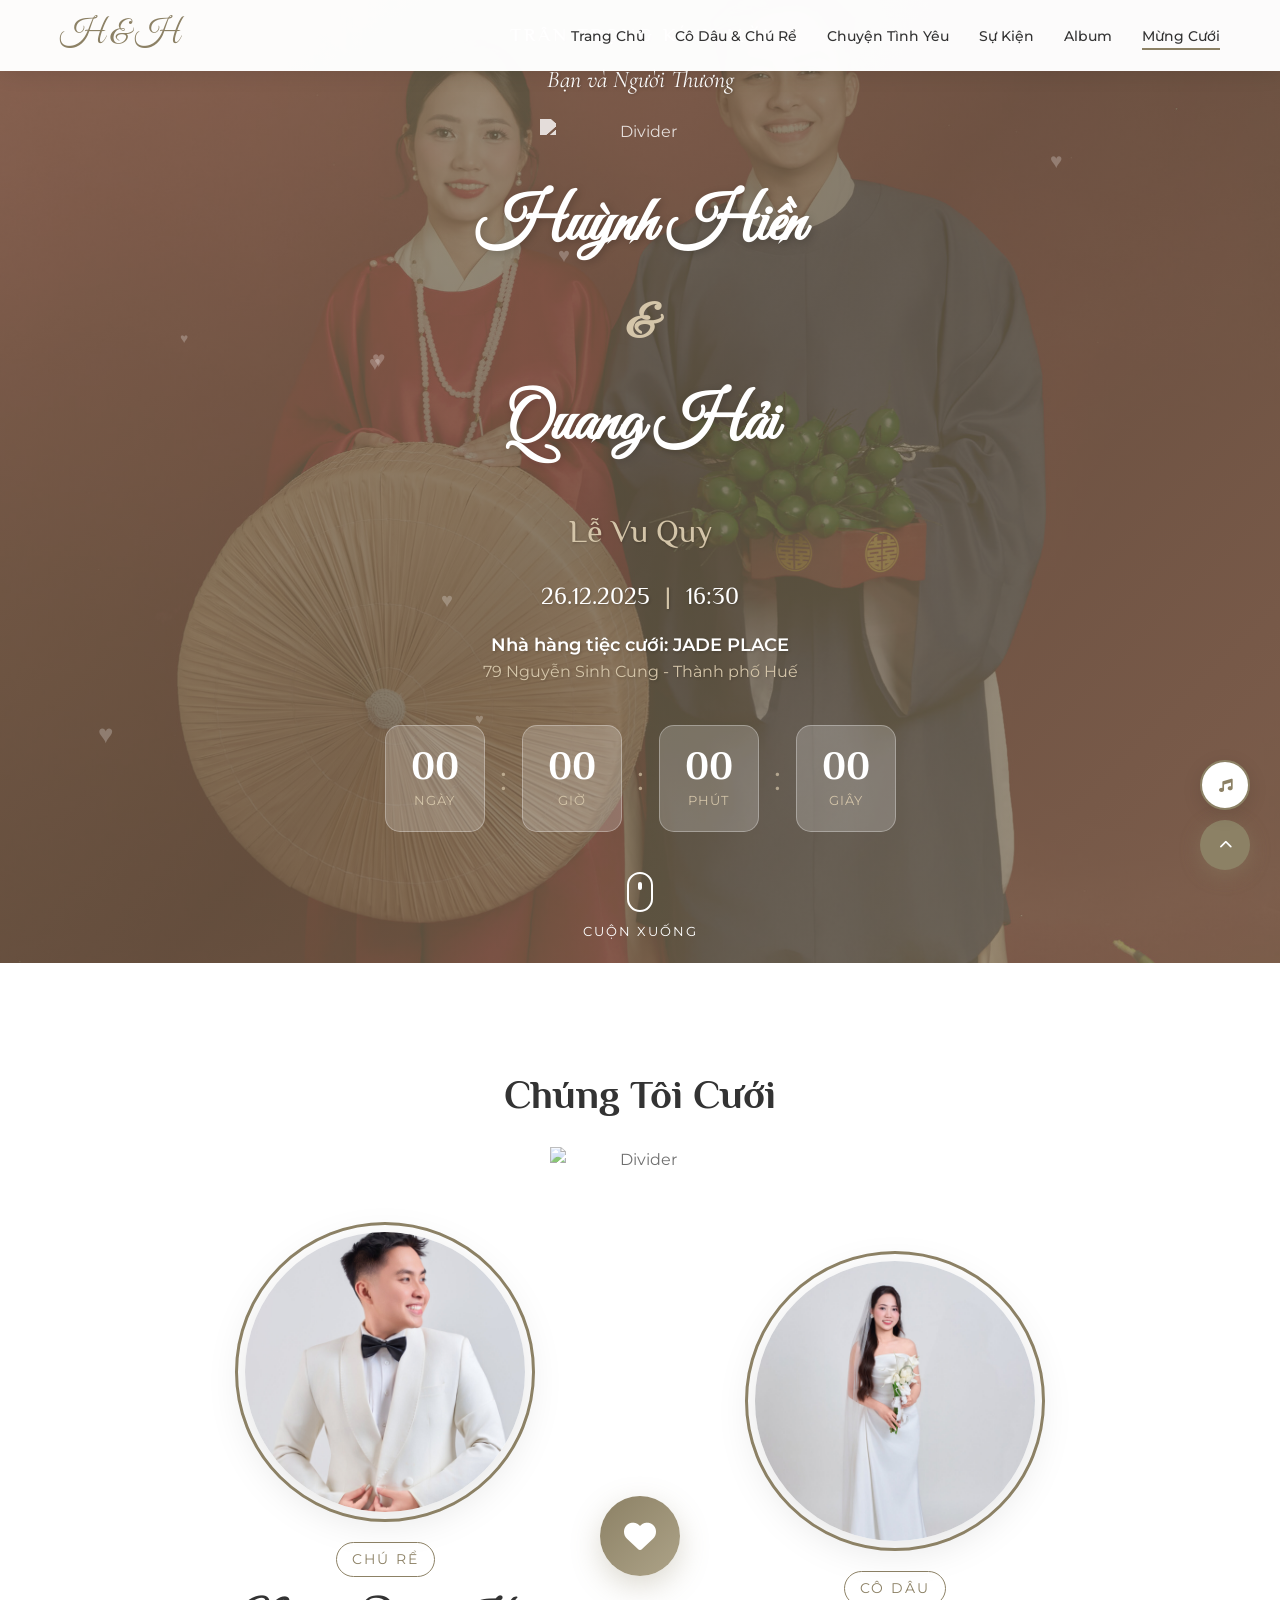
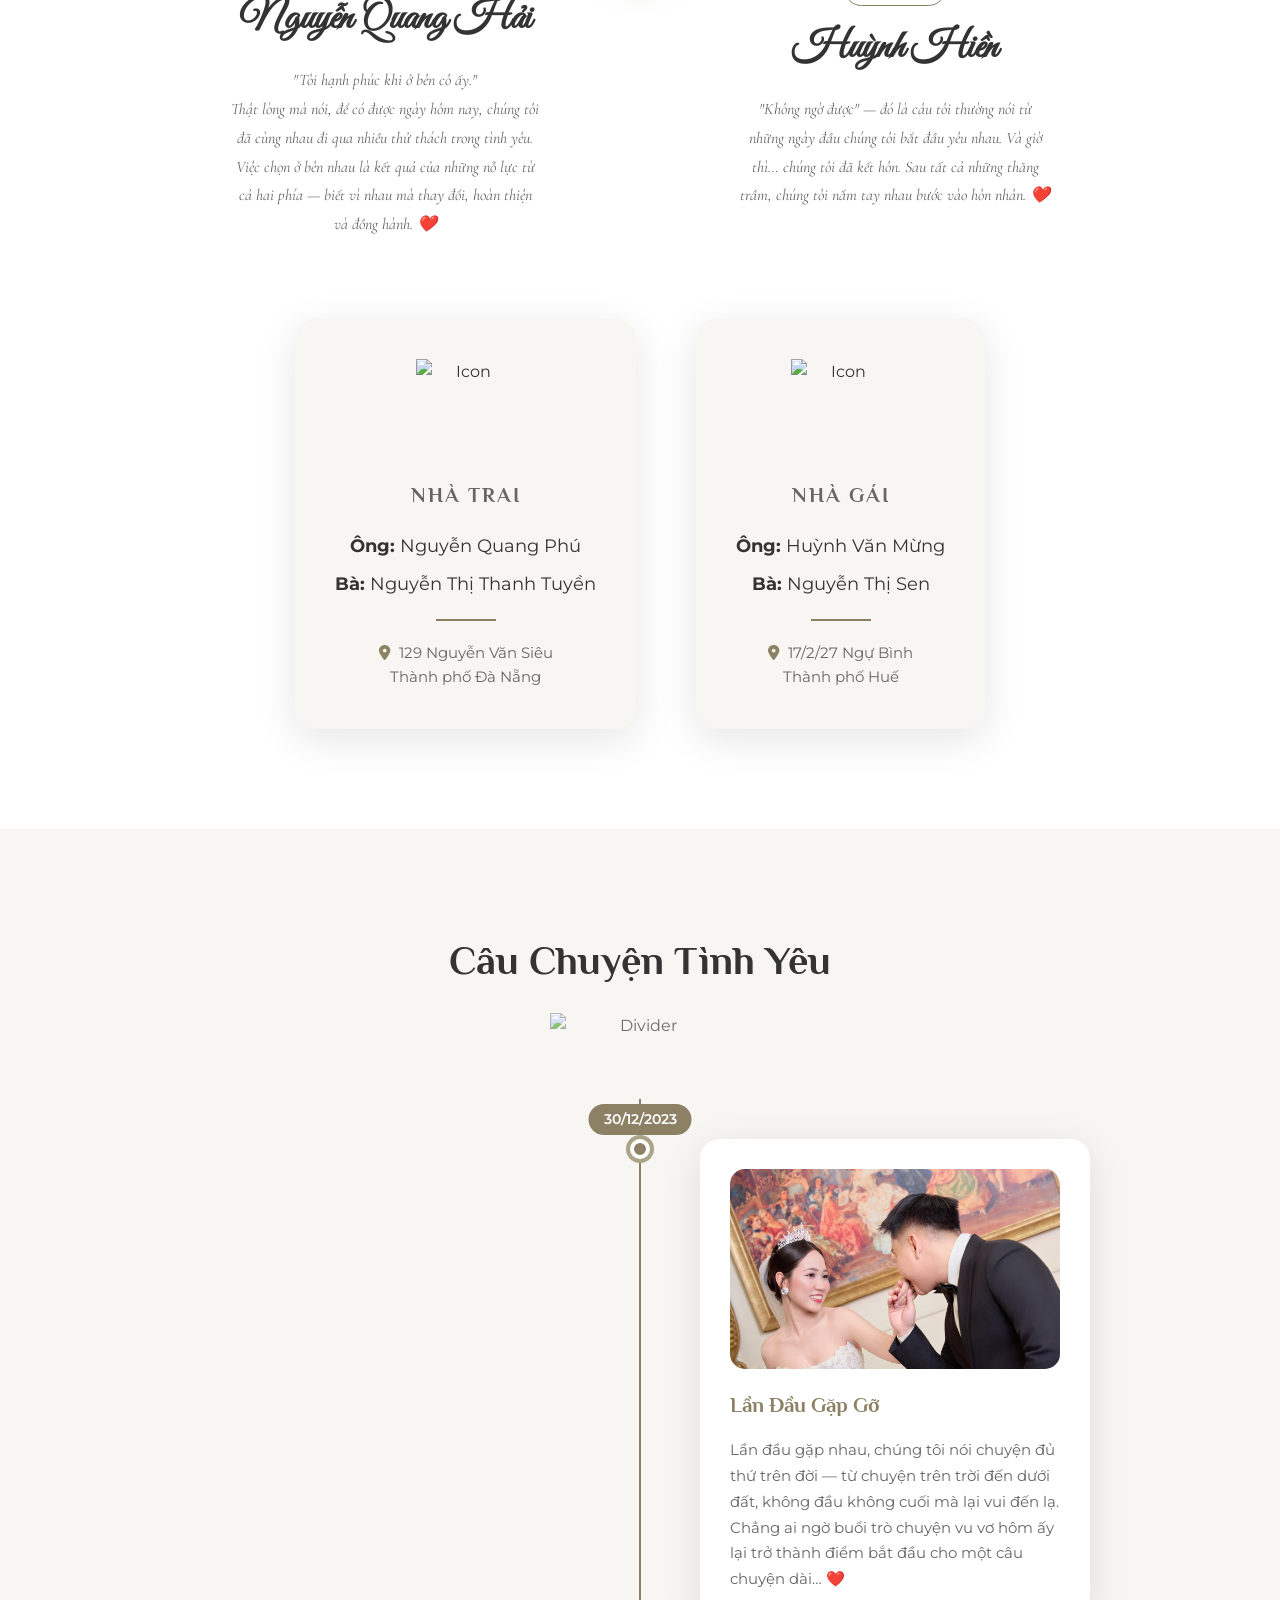
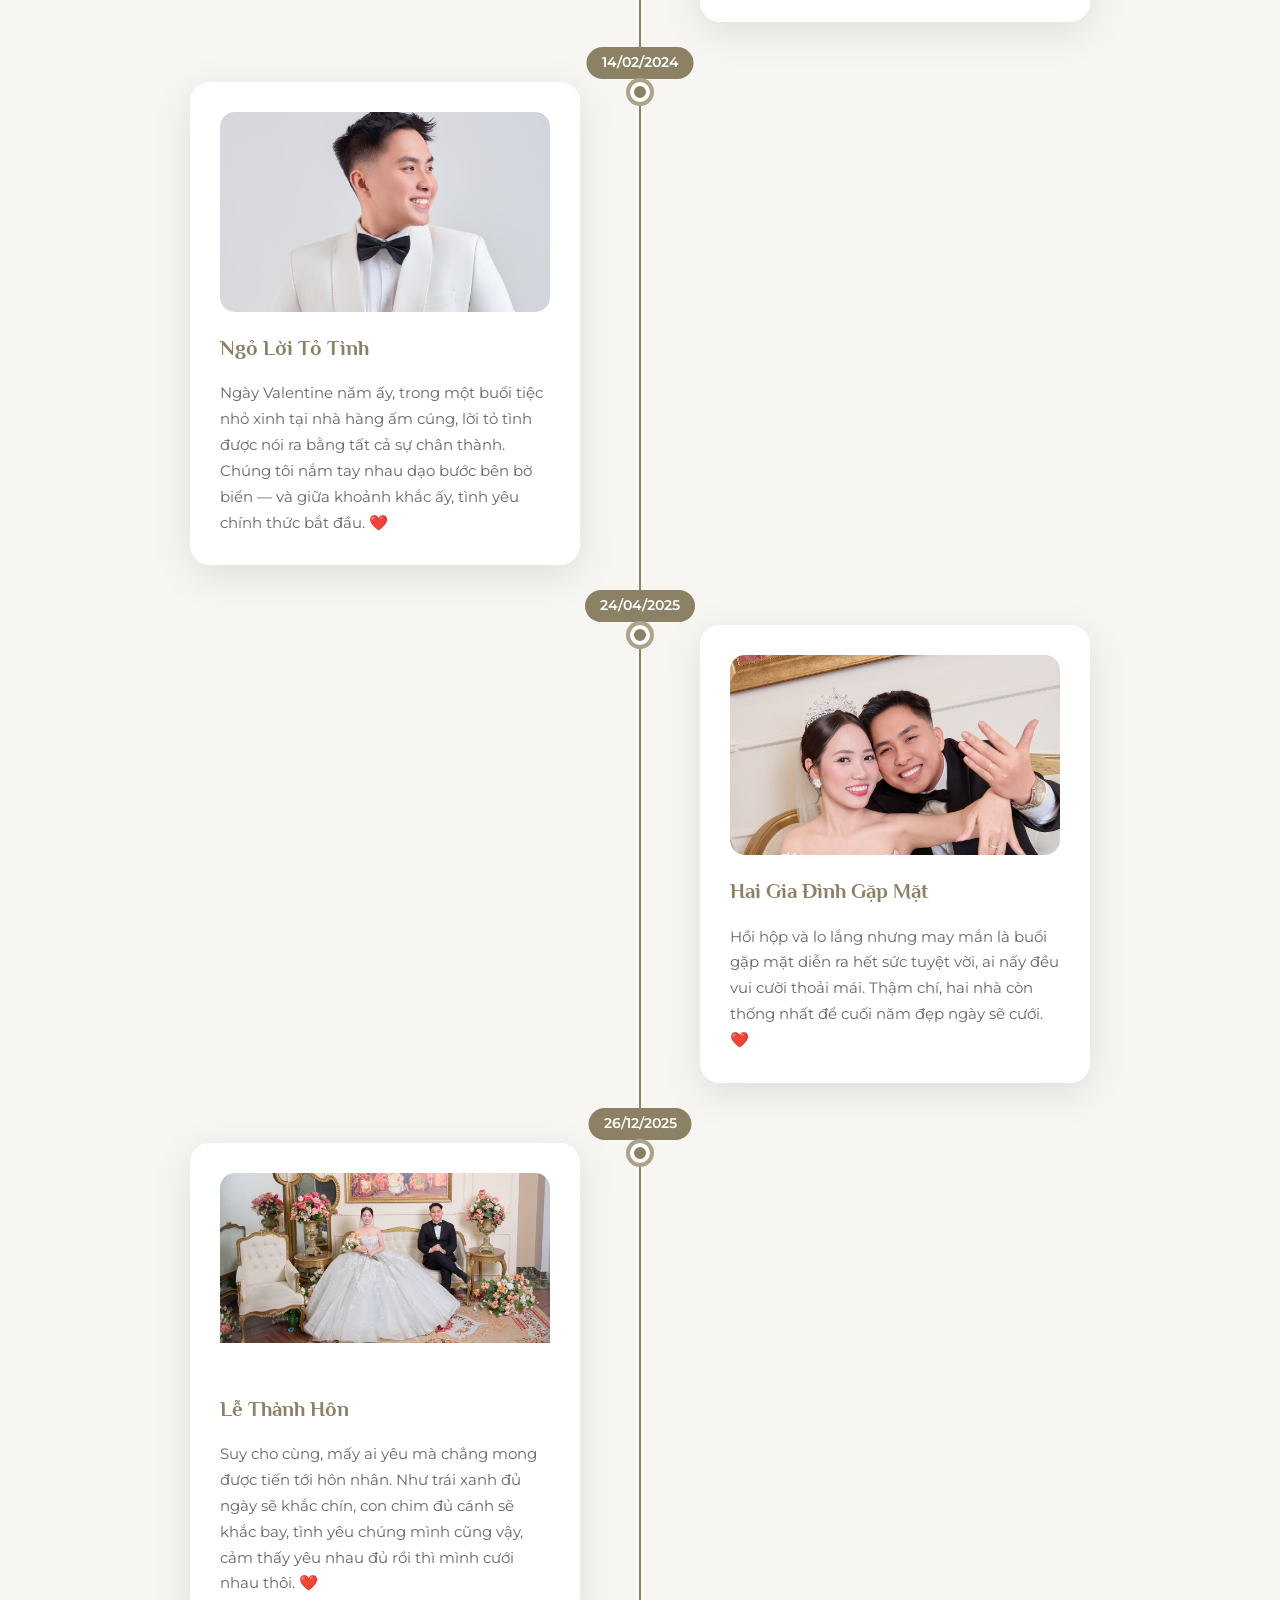
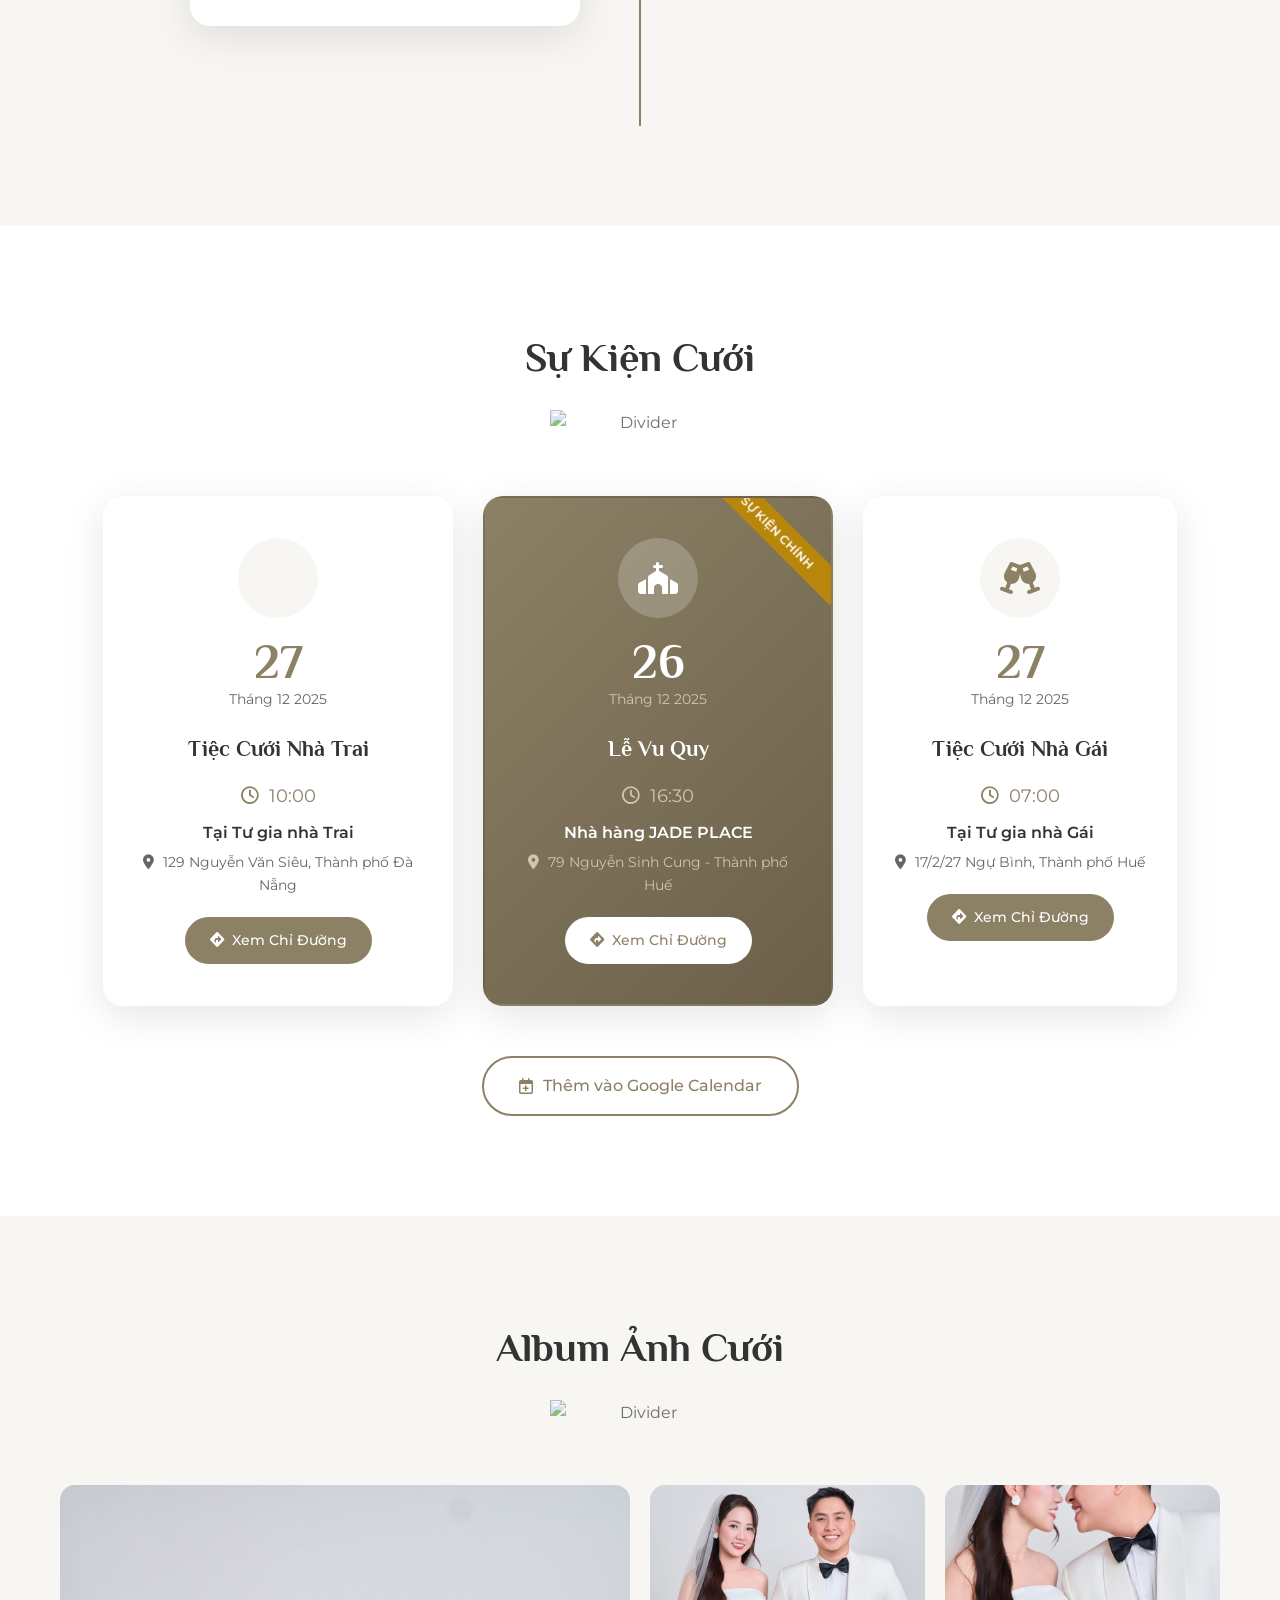
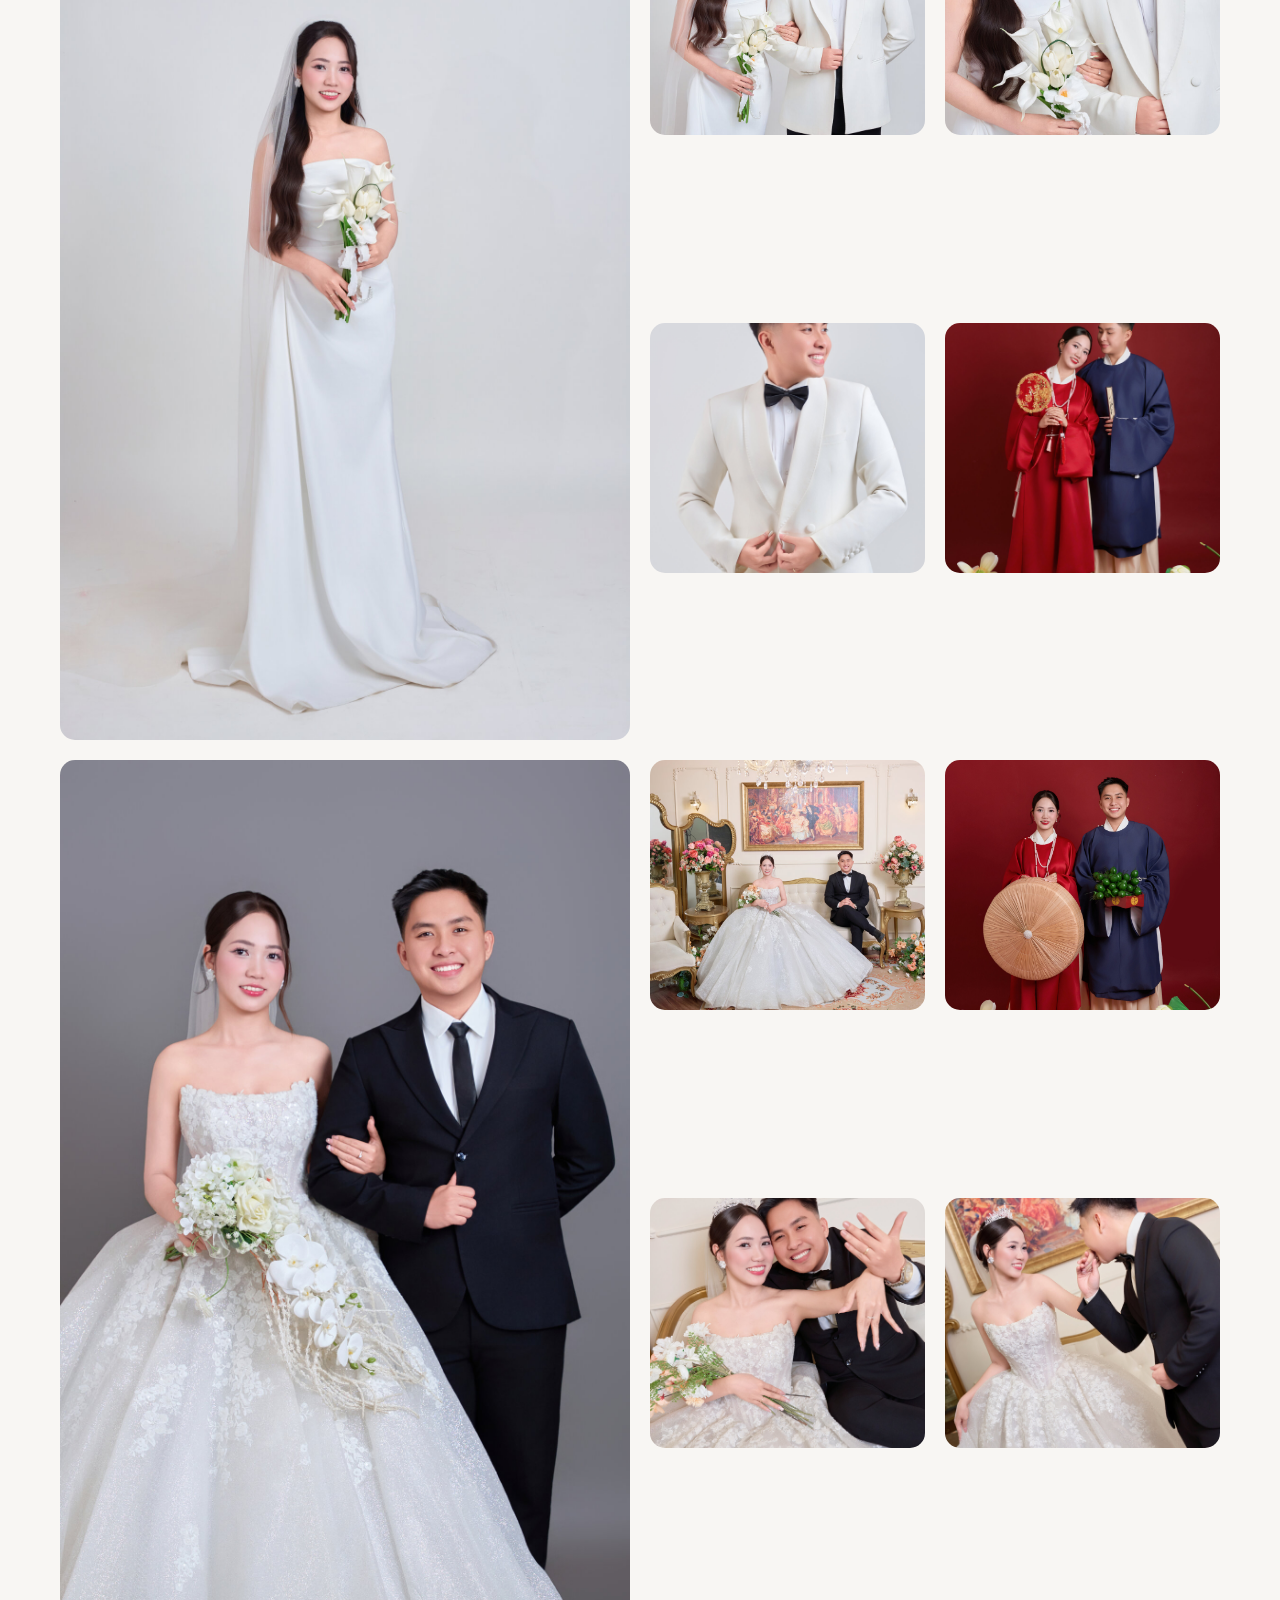
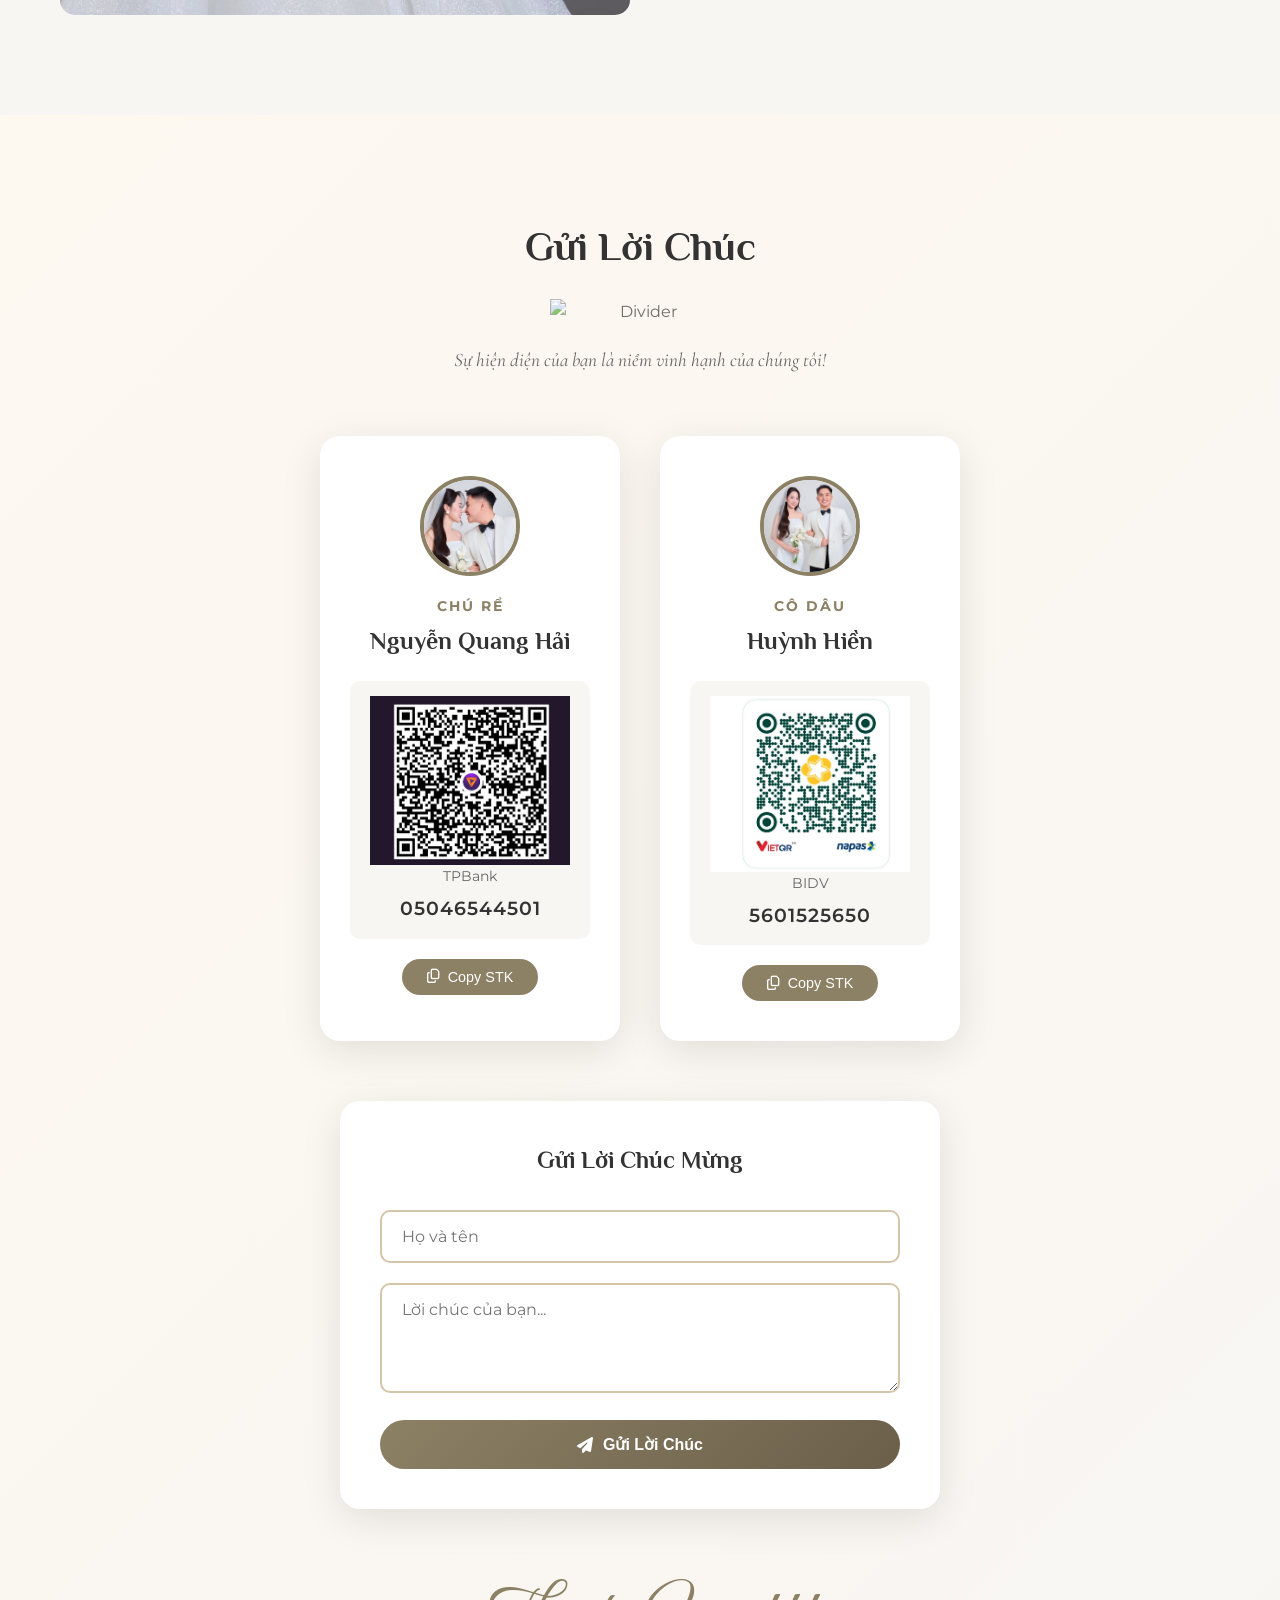
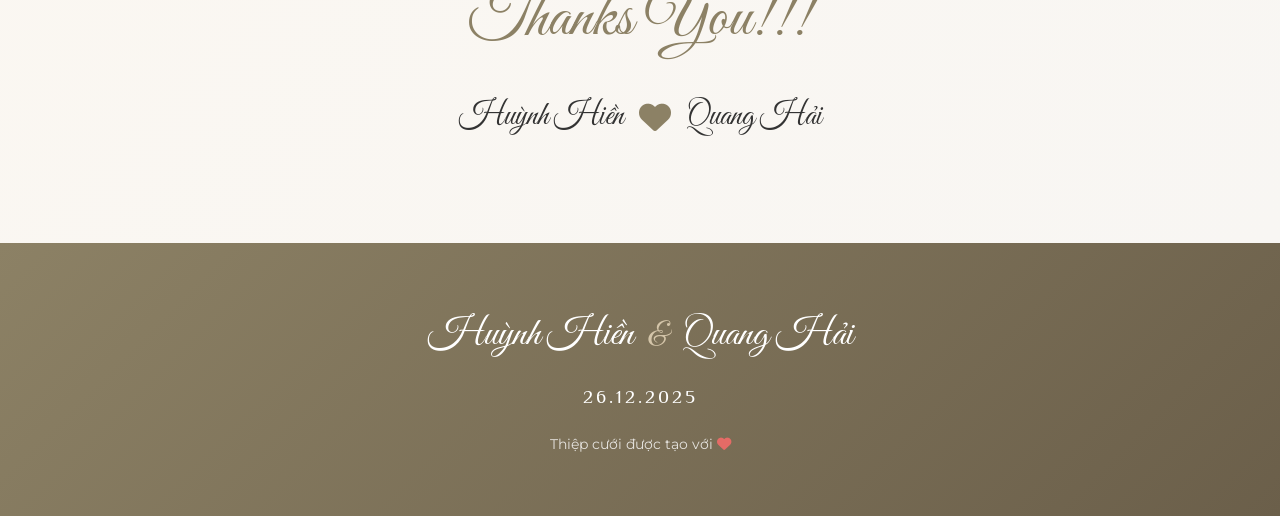
==== commit ad1e8a25: "update code" ====
--- a/index.html
+++ b/index.html
@@ -144,7 +144,7 @@
 					<div class="couple-card" data-aos="fade-right" data-aos-delay="200">
 						<div class="couple-image-frame">
 							<div class="couple-image">
-								<img src="image/optimized/DSC08672.jpg" alt="Chú Rể - Quang Hải" loading="lazy" />
+								<img src="image/optimized/DSC08896.jpg" alt="Chú Rể - Quang Hải" loading="lazy" />
 							</div>
 						</div>
 						<div class="couple-info">
@@ -168,7 +168,7 @@
 					<div class="couple-card" data-aos="fade-left" data-aos-delay="400">
 						<div class="couple-image-frame">
 							<div class="couple-image">
-								<img src="image/optimized/DSC08659.jpg" alt="Cô Dâu - Huỳnh Hiền" loading="lazy" />
+								<img src="image/optimized/DSC08531.jpg" alt="Cô Dâu - Huỳnh Hiền" loading="lazy" />
 							</div>
 						</div>
 						<div class="couple-info">
@@ -241,7 +241,7 @@
 						<div class="timeline-date">30/12/2023</div>
 						<div class="timeline-content">
 							<div class="timeline-image">
-								<img src="image/optimized/DSC08531.jpg" alt="Lần đầu gặp gỡ" loading="lazy" />
+								<img src="image/optimized/DSC09242.jpg" alt="Lần đầu gặp gỡ" loading="lazy" />
 							</div>
 							<h3 class="timeline-title">Lần Đầu Gặp Gỡ</h3>
 							<p class="timeline-text">
@@ -275,7 +275,7 @@
 						<div class="timeline-date">24/04/2025</div>
 						<div class="timeline-content">
 							<div class="timeline-image">
-								<img src="image/optimized/DSC09019.jpg" alt="Hai gia đình gặp mặt" loading="lazy" />
+								<img src="image/optimized/DSC09176.jpg" alt="Hai gia đình gặp mặt" loading="lazy" />
 							</div>
 							<h3 class="timeline-title">Hai Gia Đình Gặp Mặt</h3>
 							<p class="timeline-text">
@@ -359,7 +359,7 @@
 							<i class="fas fa-map-marker-alt"></i>
 							79 Nguyễn Sinh Cung - Thành phố Huế
 						</p>
-						<a href="https://maps.google.com" target="_blank" class="event-btn">
+						<a href="https://www.google.com/maps/place/79+Nguy%E1%BB%85n+Sinh+Cung,+V%E1%BB%B9+D%E1%BA%A1,+Hu%E1%BA%BF,+Th%C3%A0nh+ph%E1%BB%91+Hu%E1%BA%BF,+Vi%E1%BB%87t+Nam/@16.4777282,107.5927923,17z/data=!3m1!4b1!4m6!3m5!1s0x3141a121af144473:0xbe61584470e28f19!8m2!3d16.4777282!4d107.5953726!16s%2Fg%2F11fwhzv4r6?entry=ttu&g_ep=EgoyMDI1MTIwOS4wIKXMDSoASAFQAw%3D%3D" target="_blank" class="event-btn">
 							<i class="fas fa-directions"></i> Xem Chỉ Đường
 						</a>
 					</div>
@@ -434,20 +434,38 @@
 							<i class="fas fa-heart"></i>
 						</div>
 					</div>
-					<div class="gallery-item large" data-aos="zoom-in" data-aos-delay="500">
-						<img src="image/optimized/DSC09019.jpg" alt="Wedding Photo 5" loading="lazy" />
-						<div class="gallery-overlay">
-							<i class="fas fa-heart"></i>
-						</div>
-					</div>
 					<div class="gallery-item" data-aos="zoom-in" data-aos-delay="600">
-						<img src="image/optimized/DSC09114.jpg" alt="Wedding Photo 6" loading="lazy" />
+						<img src="image/optimized/DSC09371.jpg" alt="Wedding Photo 5" loading="lazy" />
+						<div class="gallery-overlay">
+							<i class="fas fa-heart"></i>
+						</div>
+					</div>
+					<div class="gallery-item large" data-aos="zoom-in" data-aos-delay="600">
+						<img src="image/optimized/DSC09019.jpg" alt="Wedding Photo 6" loading="lazy" />
 						<div class="gallery-overlay">
 							<i class="fas fa-heart"></i>
 						</div>
 					</div>
 					<div class="gallery-item" data-aos="zoom-in" data-aos-delay="700">
-						<img src="image/optimized/DSC09316.jpg" alt="Wedding Photo 7" loading="lazy" />
+						<img src="image/optimized/DSC09114.jpg" alt="Wedding Photo 7" loading="lazy" />
+						<div class="gallery-overlay">
+							<i class="fas fa-heart"></i>
+						</div>
+					</div>
+					<div class="gallery-item" data-aos="zoom-in" data-aos-delay="800">
+						<img src="image/optimized/DSC09316.jpg" alt="Wedding Photo 8" loading="lazy" />
+						<div class="gallery-overlay">
+							<i class="fas fa-heart"></i>
+						</div>
+					</div>
+					<div class="gallery-item" data-aos="zoom-in" data-aos-delay="900">
+						<img src="image/optimized/DSC09176.jpg" alt="Wedding Photo 9" loading="lazy" />
+						<div class="gallery-overlay">
+							<i class="fas fa-heart"></i>
+						</div>
+					</div>
+					<div class="gallery-item" data-aos="zoom-in" data-aos-delay="1000">
+						<img src="image/optimized/DSC09242.jpg" alt="Wedding Photo 10" loading="lazy" />
 						<div class="gallery-overlay">
 							<i class="fas fa-heart"></i>
 						</div>
@@ -474,11 +492,14 @@
 					<div class="bank-cards">
 						<div class="bank-card" data-aos="fade-right" data-aos-delay="200">
 							<div class="bank-avatar">
-								<img src="image/optimized/DSC08672.jpg" alt="Chú Rể" loading="lazy" />
+								<img src="image/optimized/DSC08672.jpg" style="height: auto;" alt="Chú Rể" loading="lazy" />
 							</div>
 							<h4 class="bank-role">Chú Rể</h4>
 							<h3 class="bank-name">Nguyễn Quang Hải</h3>
 							<div class="bank-info">
+								<div class="bank-info-qr" style="max-width: 200px; margin: auto; overflow: hidden;">
+									<img src="image/optimized/qrbank2.jpg" alt="QR Cô Dâu" loading="lazy" />
+								</div>
 								<p class="bank-label">TPBank</p>
 								<p class="bank-number" id="groom-account">05046544501</p>
 							</div>
@@ -494,6 +515,9 @@
 							<h4 class="bank-role">Cô Dâu</h4>
 							<h3 class="bank-name">Huỳnh Hiền</h3>
 							<div class="bank-info">
+								<div class="bank-info-qr" style="max-width: 200px; margin: auto; overflow: hidden;">
+									<img src="image/optimized/qrbank1.jpg" alt="QR Cô Dâu" loading="lazy" />
+								</div>
 								<p class="bank-label">BIDV</p>
 								<p class="bank-number" id="bride-account">5601525650</p>
 							</div>
--- a/css/wedding-new.css
+++ b/css/wedding-new.css
@@ -557,7 +557,7 @@
 
 .couple-image img {
     width: 100%;
-    height: 100%;
+    height: 120%;
     object-fit: cover;
     transition: transform var(--transition-slow);
 }
@@ -775,9 +775,10 @@
 
 .timeline-image img {
     width: 100%;
-    height: 100%;
+    /* height: 100%; */
     object-fit: cover;
     transition: transform var(--transition-slow);
+    margin-top: -15%;
 }
 
 .timeline-content:hover .timeline-image img {
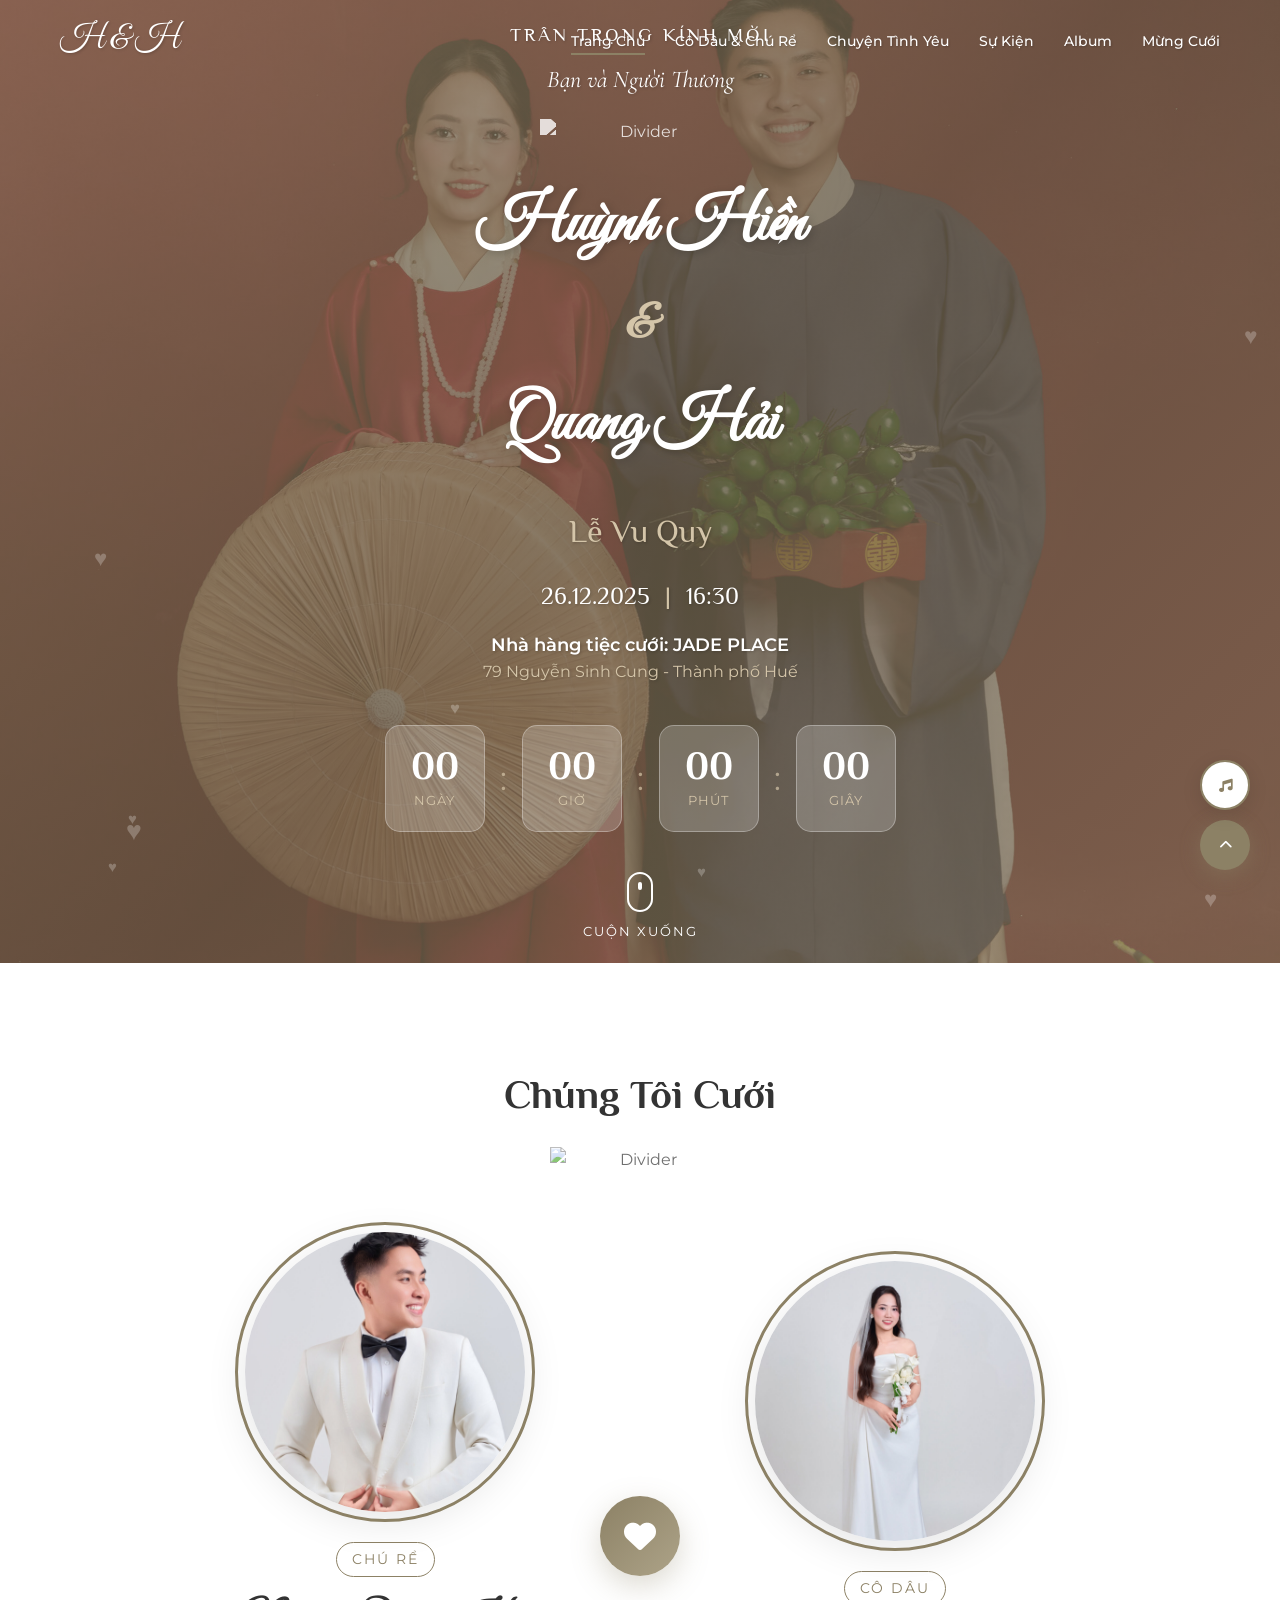
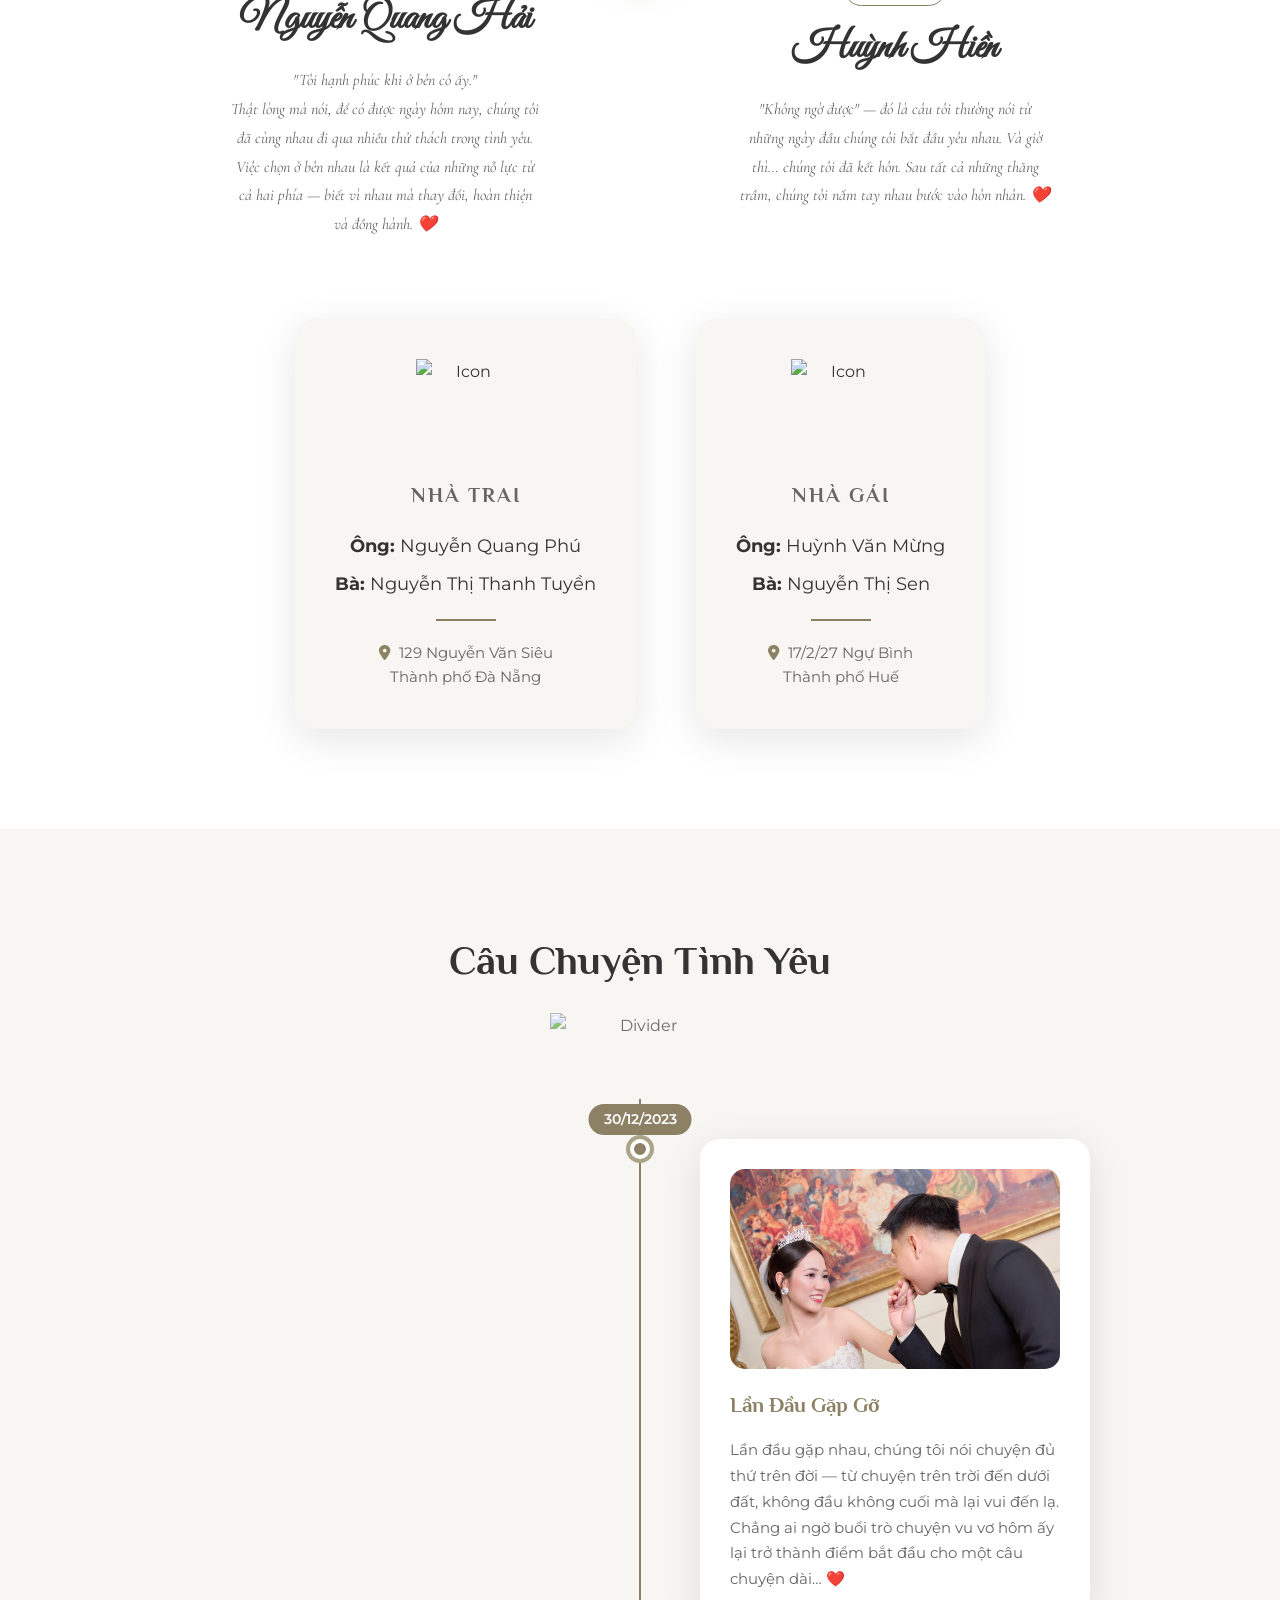
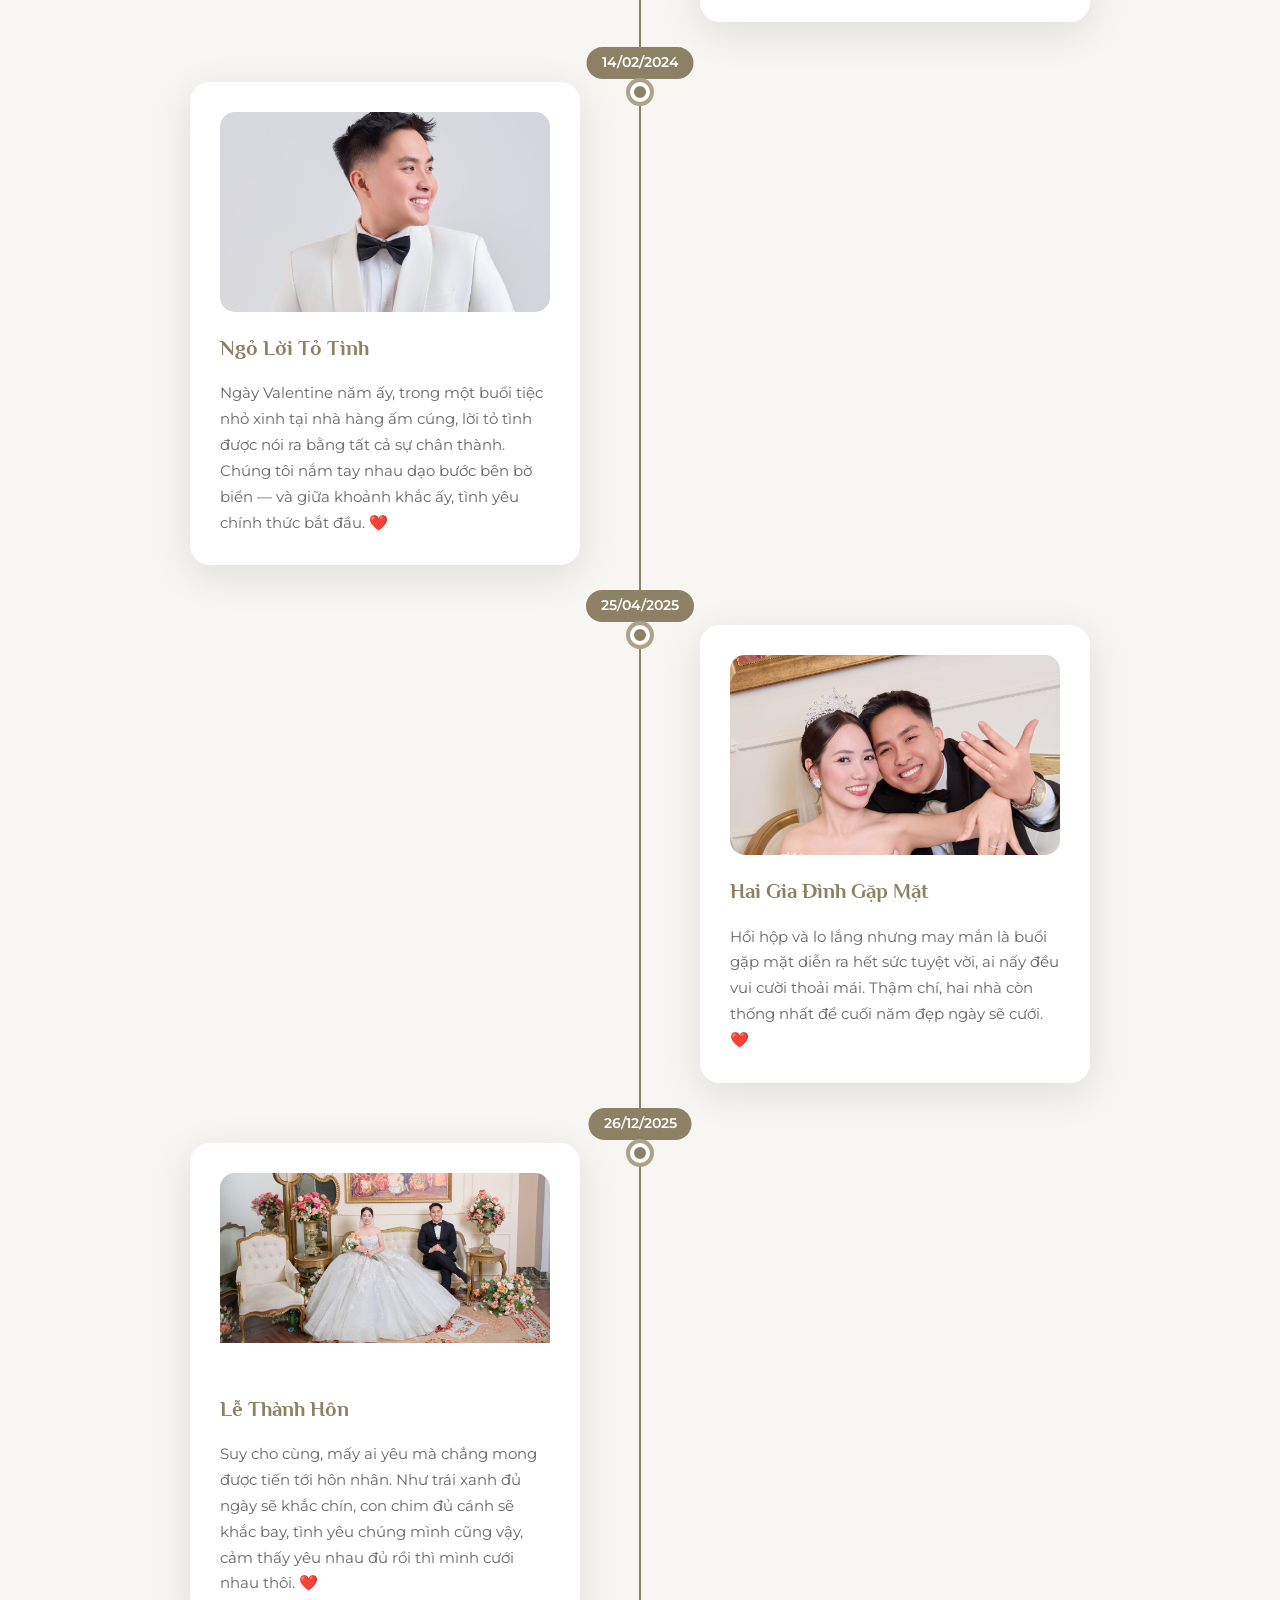
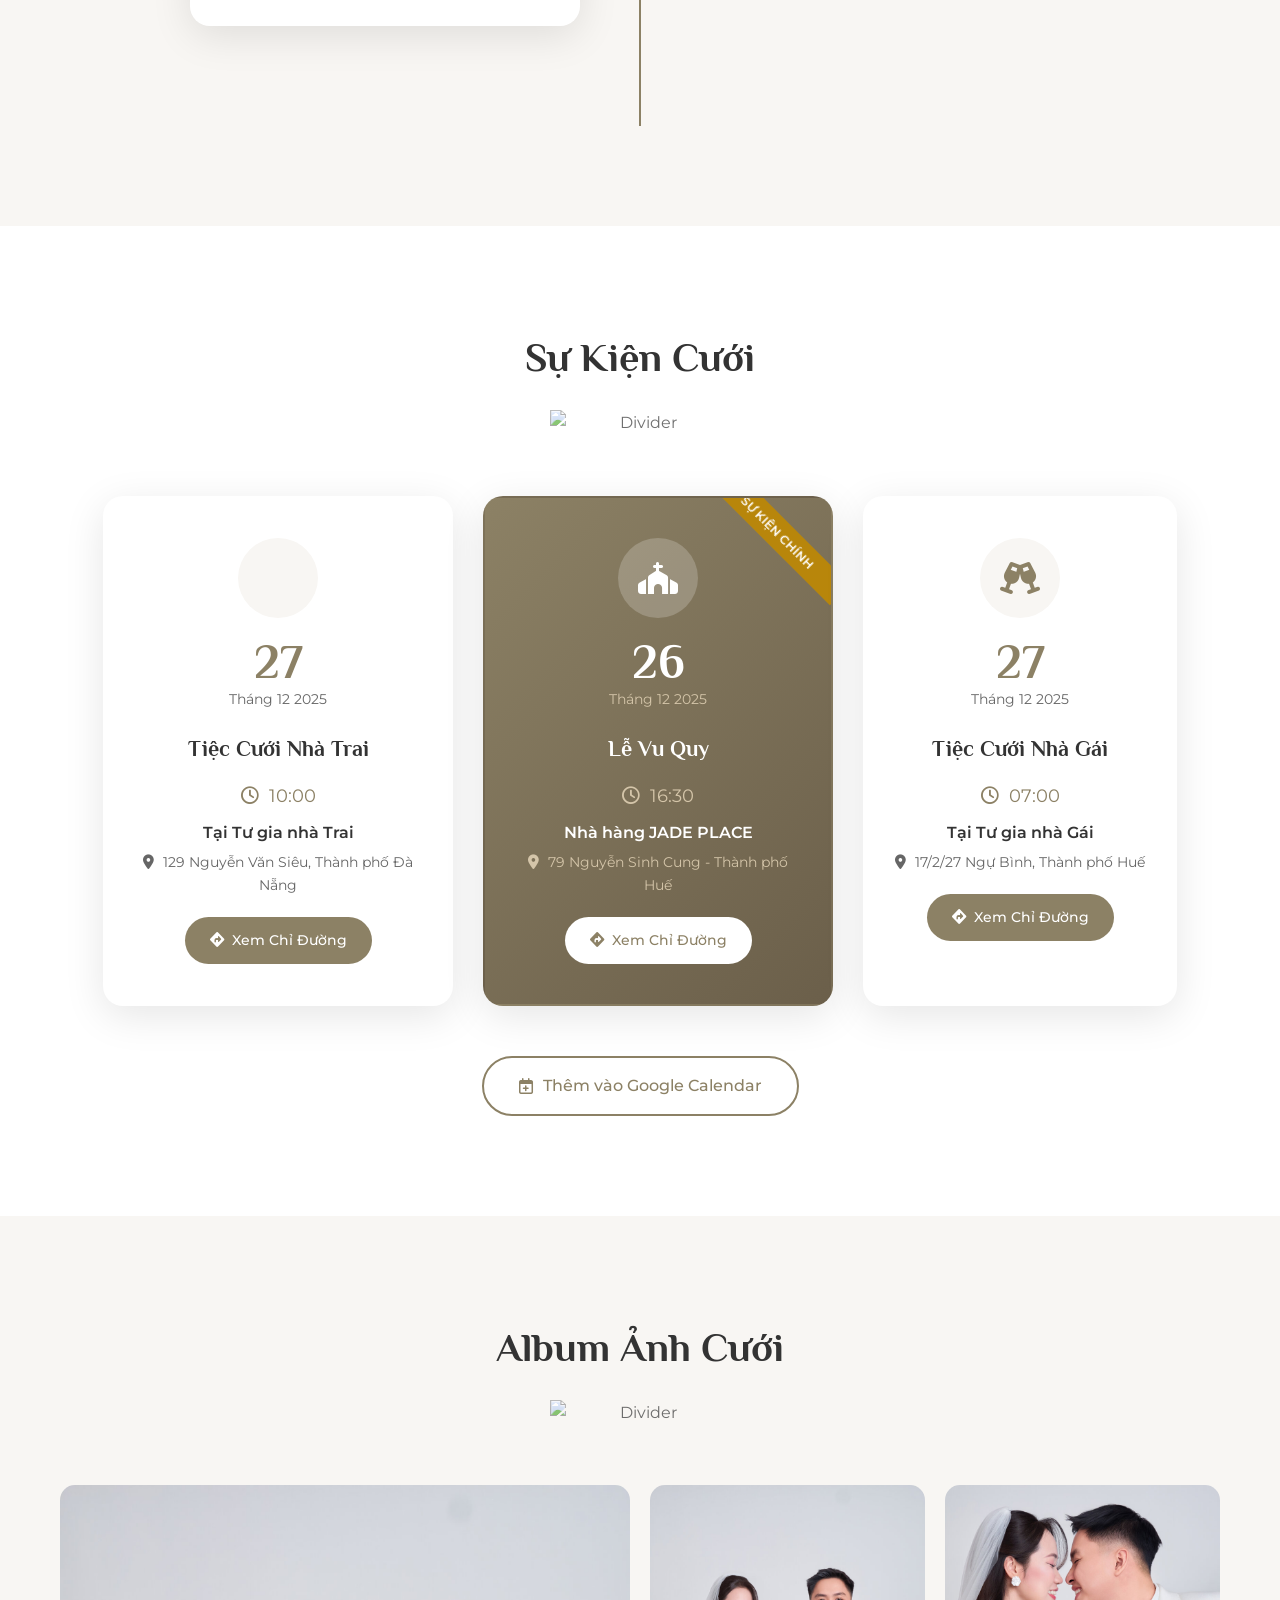
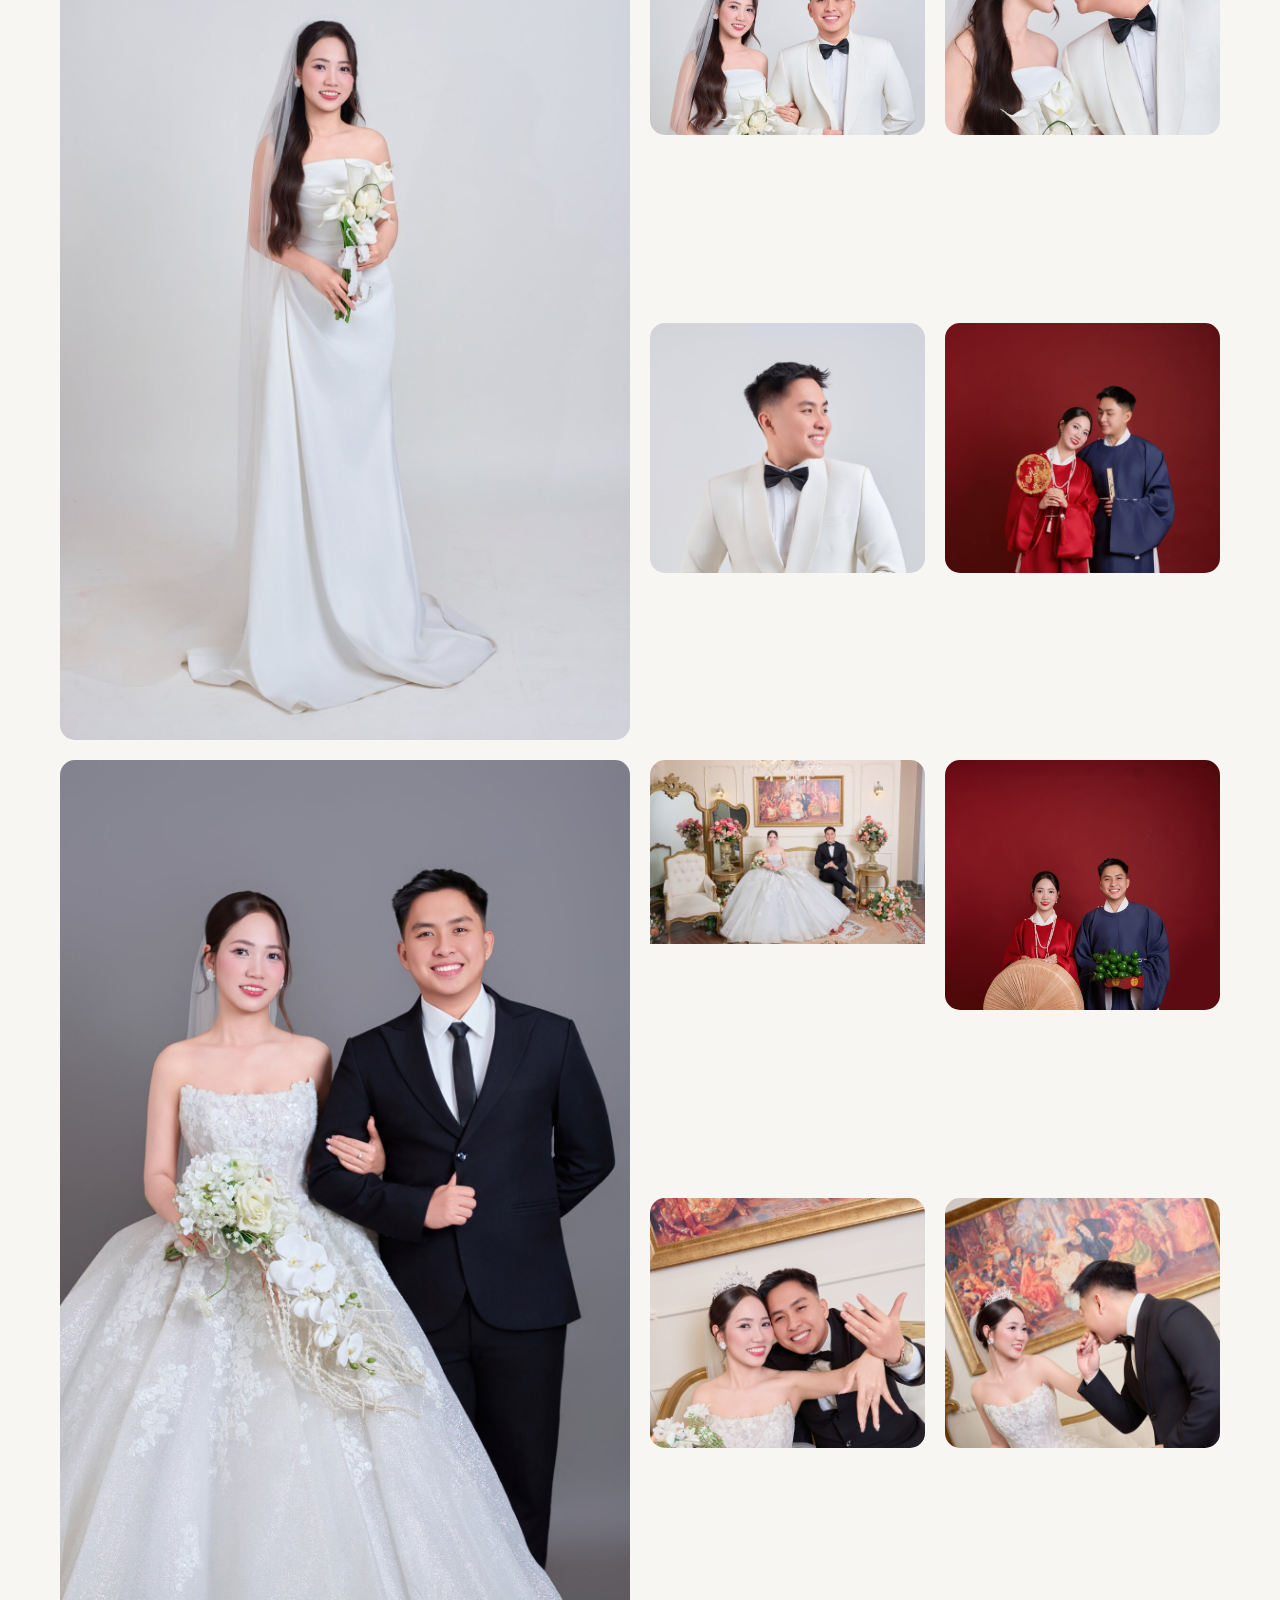
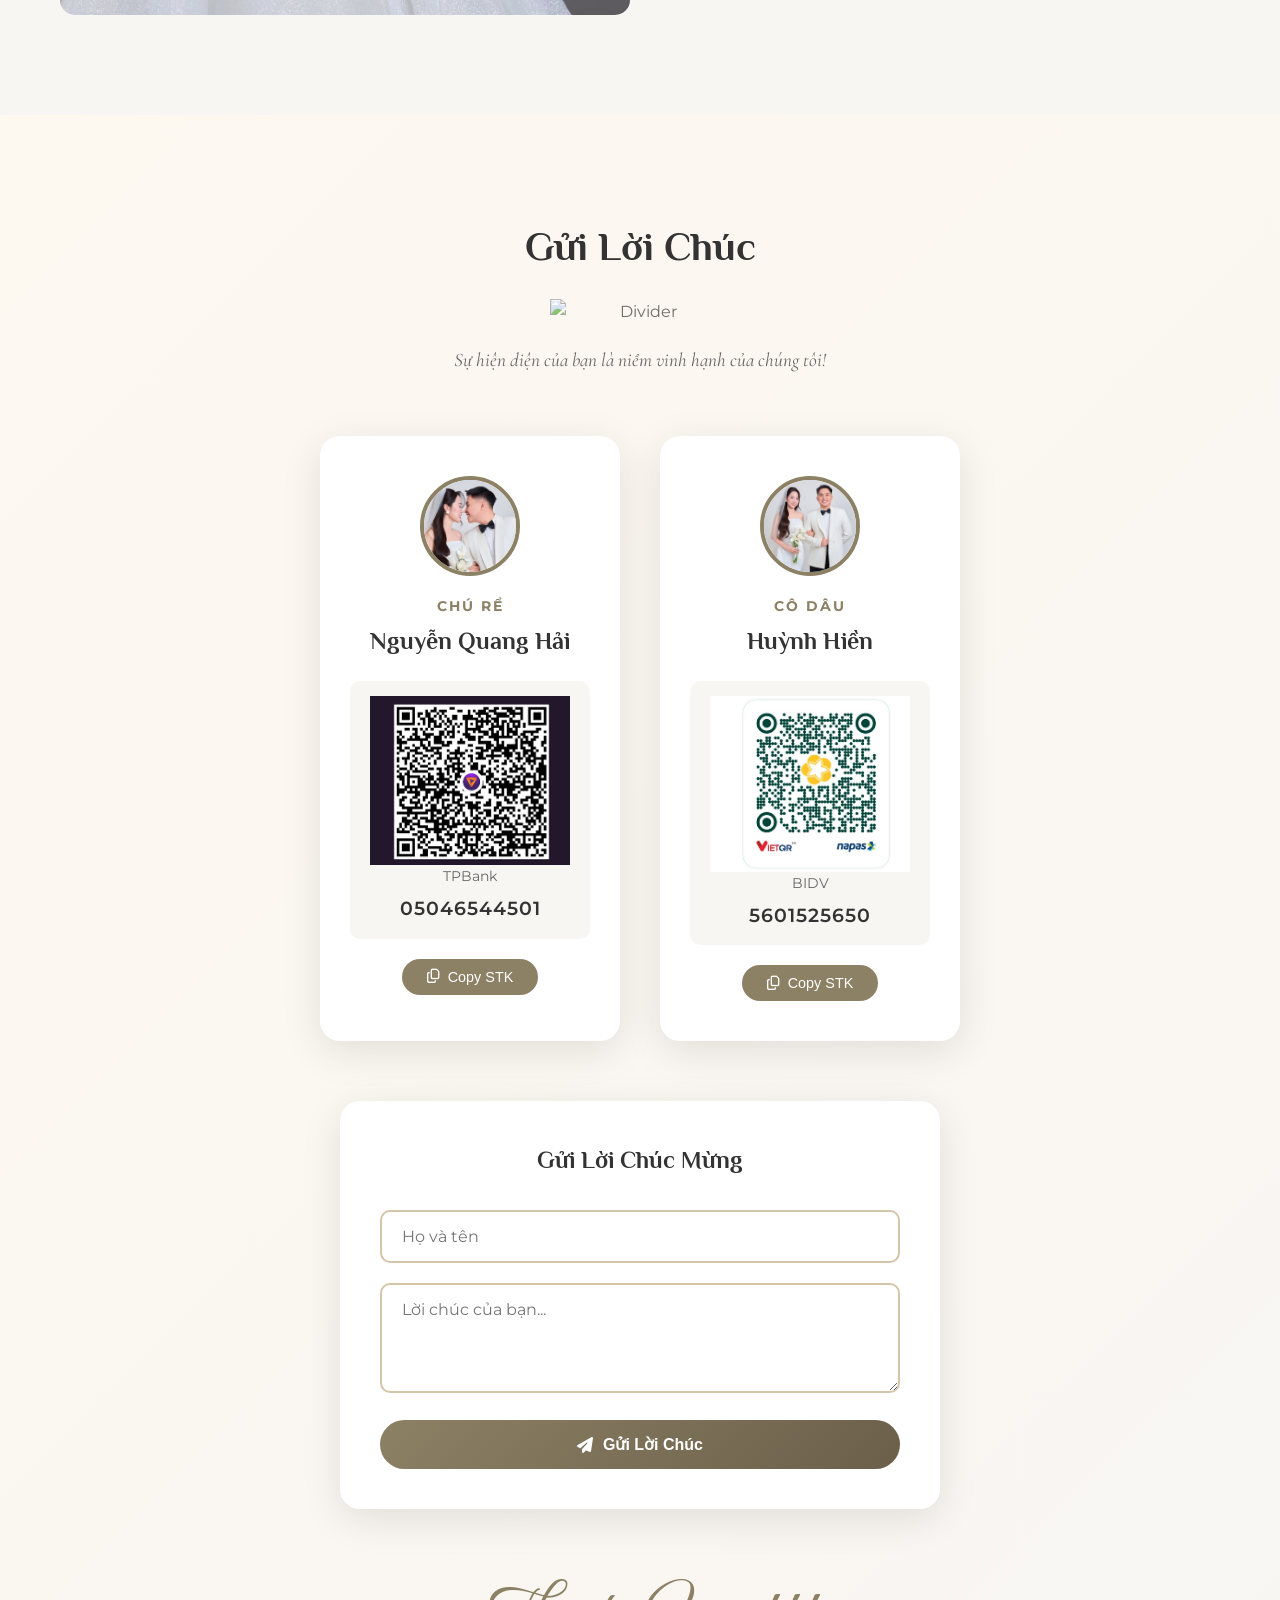
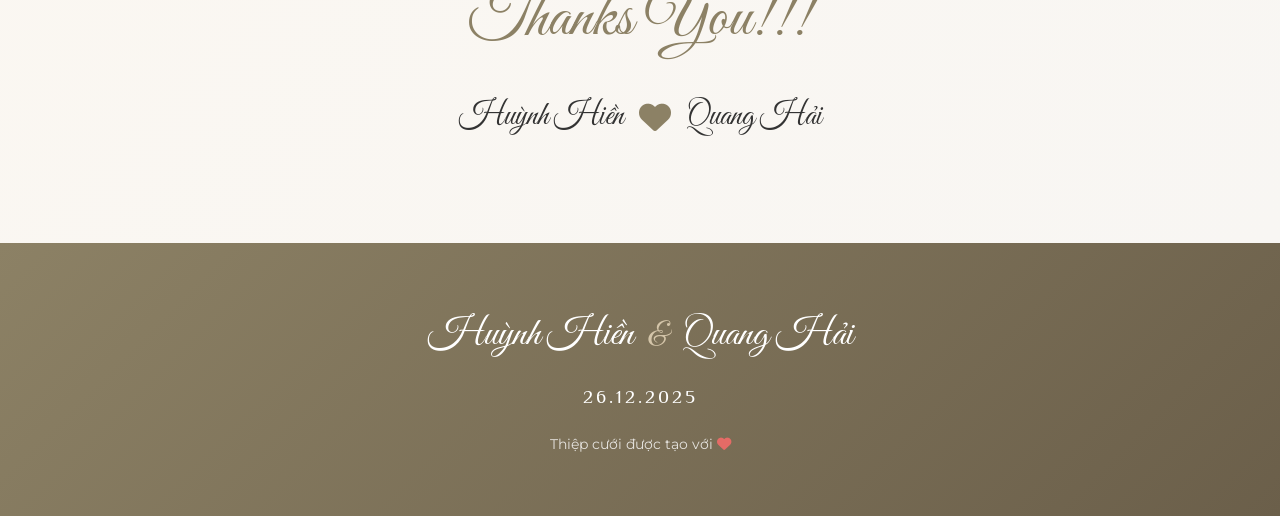
==== commit 98e73ef9: "update code" ====
--- a/index.html
+++ b/index.html
@@ -272,7 +272,7 @@
 					<!-- Timeline Item 3 -->
 					<div class="timeline-item" data-aos="fade-up">
 						<div class="timeline-dot"></div>
-						<div class="timeline-date">24/04/2025</div>
+						<div class="timeline-date">25/04/2025</div>
 						<div class="timeline-content">
 							<div class="timeline-image">
 								<img src="image/optimized/DSC09176.jpg" alt="Hai gia đình gặp mặt" loading="lazy" />
@@ -359,7 +359,10 @@
 							<i class="fas fa-map-marker-alt"></i>
 							79 Nguyễn Sinh Cung - Thành phố Huế
 						</p>
-						<a href="https://www.google.com/maps/place/79+Nguy%E1%BB%85n+Sinh+Cung,+V%E1%BB%B9+D%E1%BA%A1,+Hu%E1%BA%BF,+Th%C3%A0nh+ph%E1%BB%91+Hu%E1%BA%BF,+Vi%E1%BB%87t+Nam/@16.4777282,107.5927923,17z/data=!3m1!4b1!4m6!3m5!1s0x3141a121af144473:0xbe61584470e28f19!8m2!3d16.4777282!4d107.5953726!16s%2Fg%2F11fwhzv4r6?entry=ttu&g_ep=EgoyMDI1MTIwOS4wIKXMDSoASAFQAw%3D%3D" target="_blank" class="event-btn">
+						<a
+							href="https://www.google.com/maps/place/79+Nguy%E1%BB%85n+Sinh+Cung,+V%E1%BB%B9+D%E1%BA%A1,+Hu%E1%BA%BF,+Th%C3%A0nh+ph%E1%BB%91+Hu%E1%BA%BF,+Vi%E1%BB%87t+Nam/@16.4777282,107.5927923,17z/data=!3m1!4b1!4m6!3m5!1s0x3141a121af144473:0xbe61584470e28f19!8m2!3d16.4777282!4d107.5953726!16s%2Fg%2F11fwhzv4r6?entry=ttu&g_ep=EgoyMDI1MTIwOS4wIKXMDSoASAFQAw%3D%3D"
+							target="_blank"
+							class="event-btn">
 							<i class="fas fa-directions"></i> Xem Chỉ Đường
 						</a>
 					</div>
@@ -492,12 +495,16 @@
 					<div class="bank-cards">
 						<div class="bank-card" data-aos="fade-right" data-aos-delay="200">
 							<div class="bank-avatar">
-								<img src="image/optimized/DSC08672.jpg" style="height: auto;" alt="Chú Rể" loading="lazy" />
+								<img
+									src="image/optimized/DSC08672.jpg"
+									style="height: auto"
+									alt="Chú Rể"
+									loading="lazy" />
 							</div>
 							<h4 class="bank-role">Chú Rể</h4>
 							<h3 class="bank-name">Nguyễn Quang Hải</h3>
 							<div class="bank-info">
-								<div class="bank-info-qr" style="max-width: 200px; margin: auto; overflow: hidden;">
+								<div class="bank-info-qr" style="max-width: 200px; margin: auto; overflow: hidden">
 									<img src="image/optimized/qrbank2.jpg" alt="QR Cô Dâu" loading="lazy" />
 								</div>
 								<p class="bank-label">TPBank</p>
@@ -515,7 +522,7 @@
 							<h4 class="bank-role">Cô Dâu</h4>
 							<h3 class="bank-name">Huỳnh Hiền</h3>
 							<div class="bank-info">
-								<div class="bank-info-qr" style="max-width: 200px; margin: auto; overflow: hidden;">
+								<div class="bank-info-qr" style="max-width: 200px; margin: auto; overflow: hidden">
 									<img src="image/optimized/qrbank1.jpg" alt="QR Cô Dâu" loading="lazy" />
 								</div>
 								<p class="bank-label">BIDV</p>
--- a/css/wedding-new.css
+++ b/css/wedding-new.css
@@ -1016,7 +1016,7 @@
 
 .gallery-item img {
     width: 100%;
-    height: 100%;
+    /* height: 100%; */
     object-fit: cover;
     transition: transform var(--transition-slow);
 }
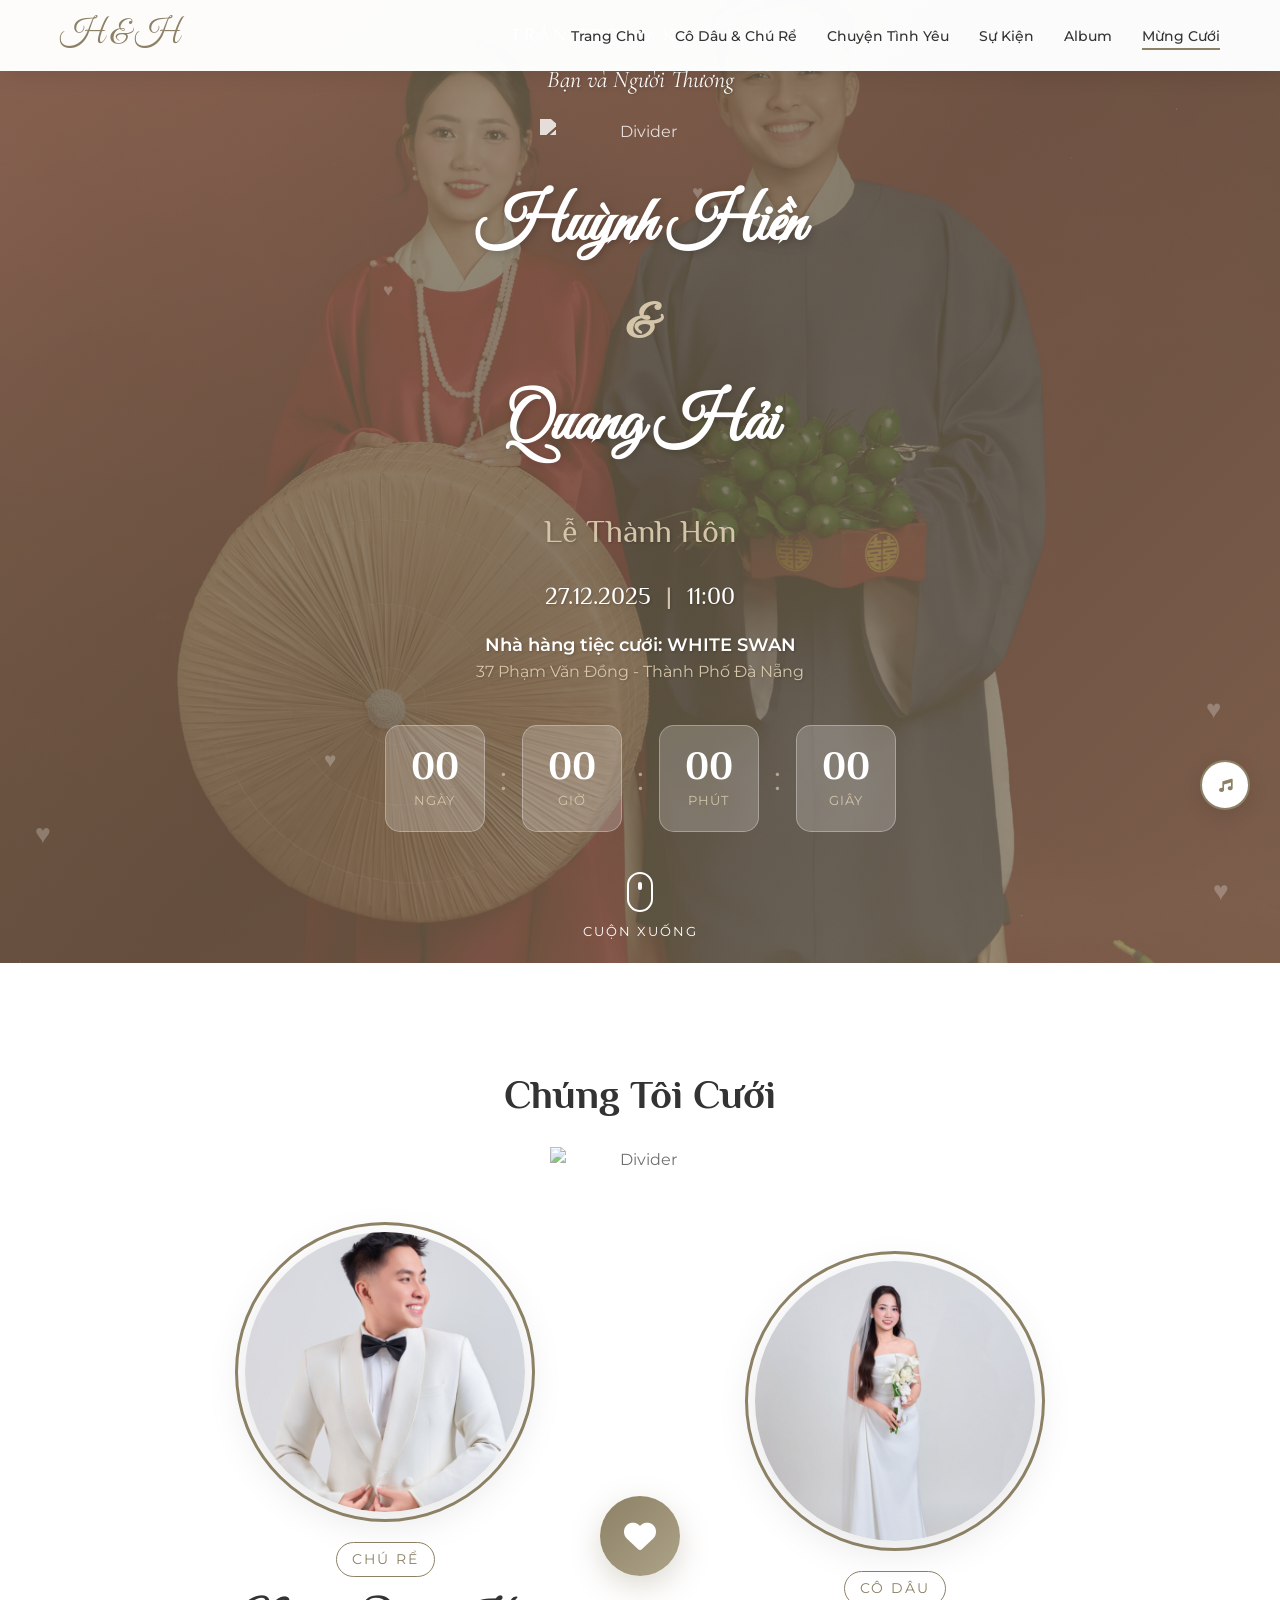
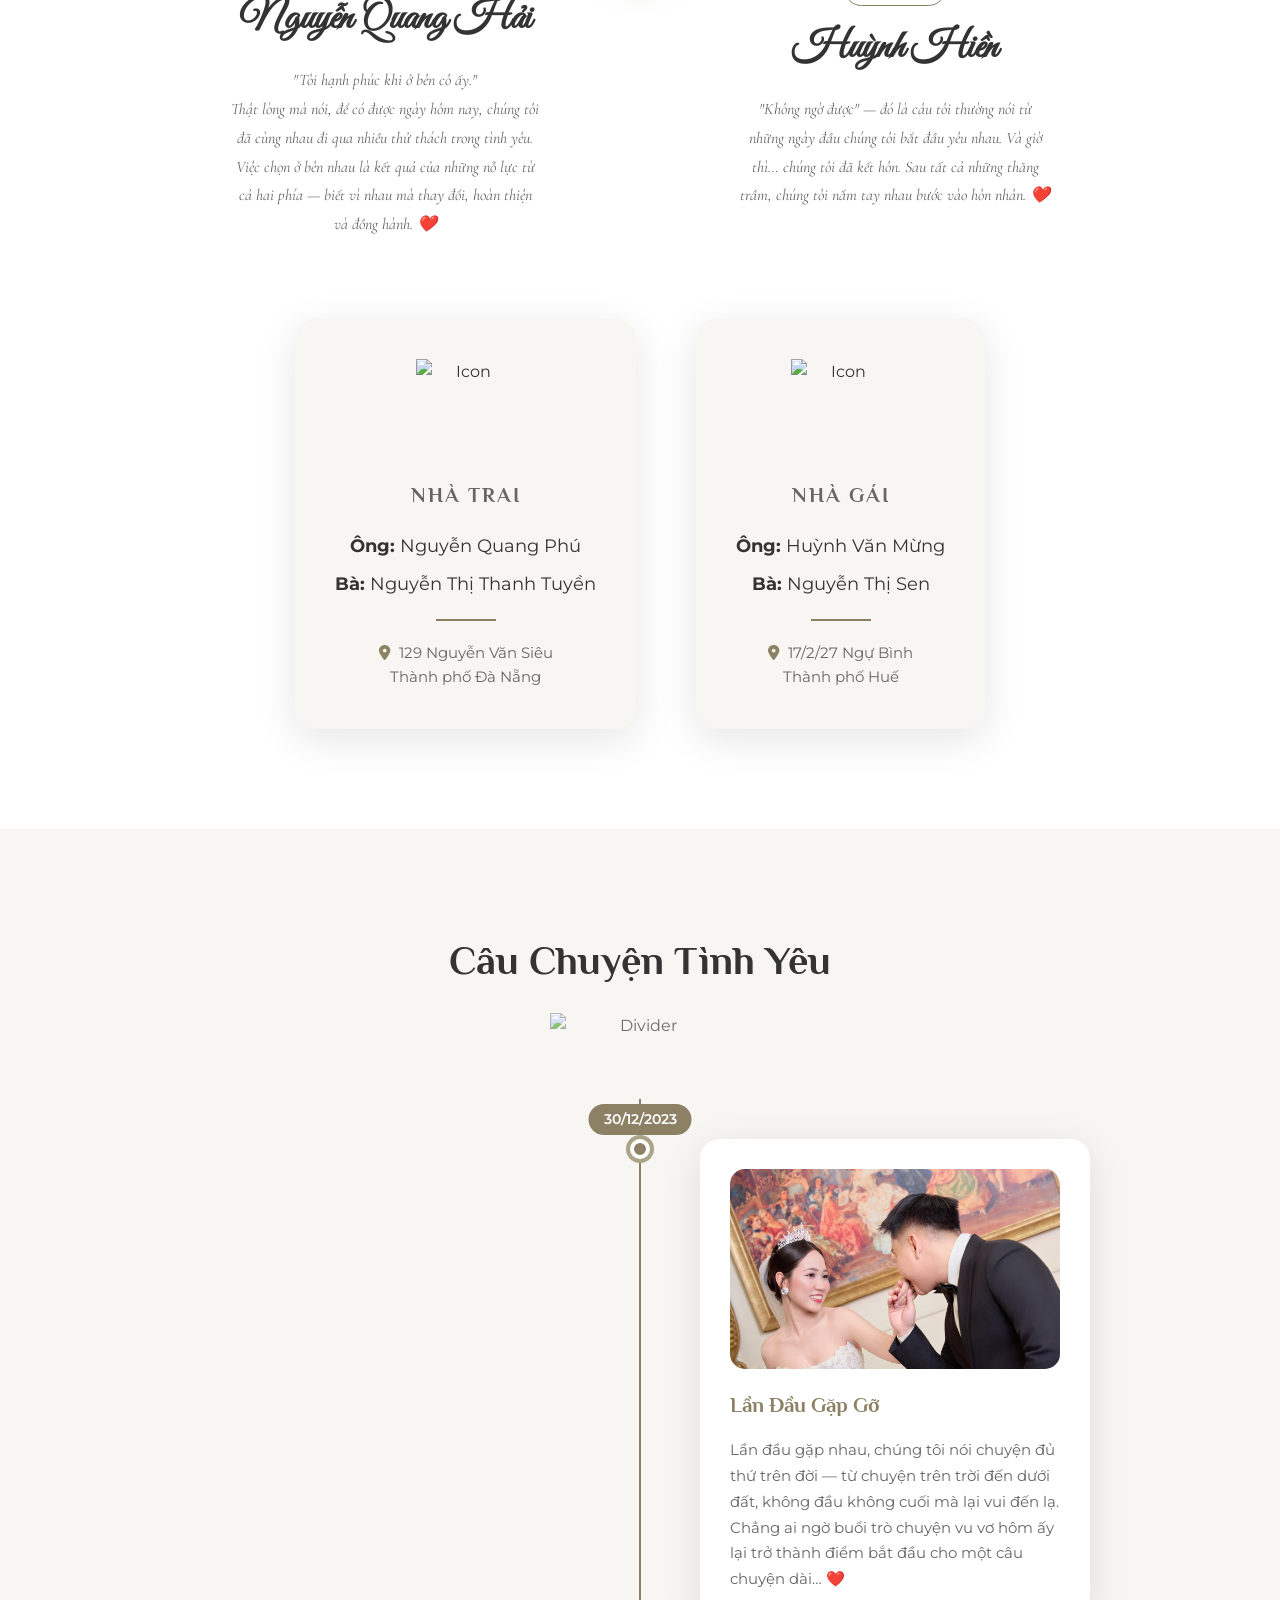
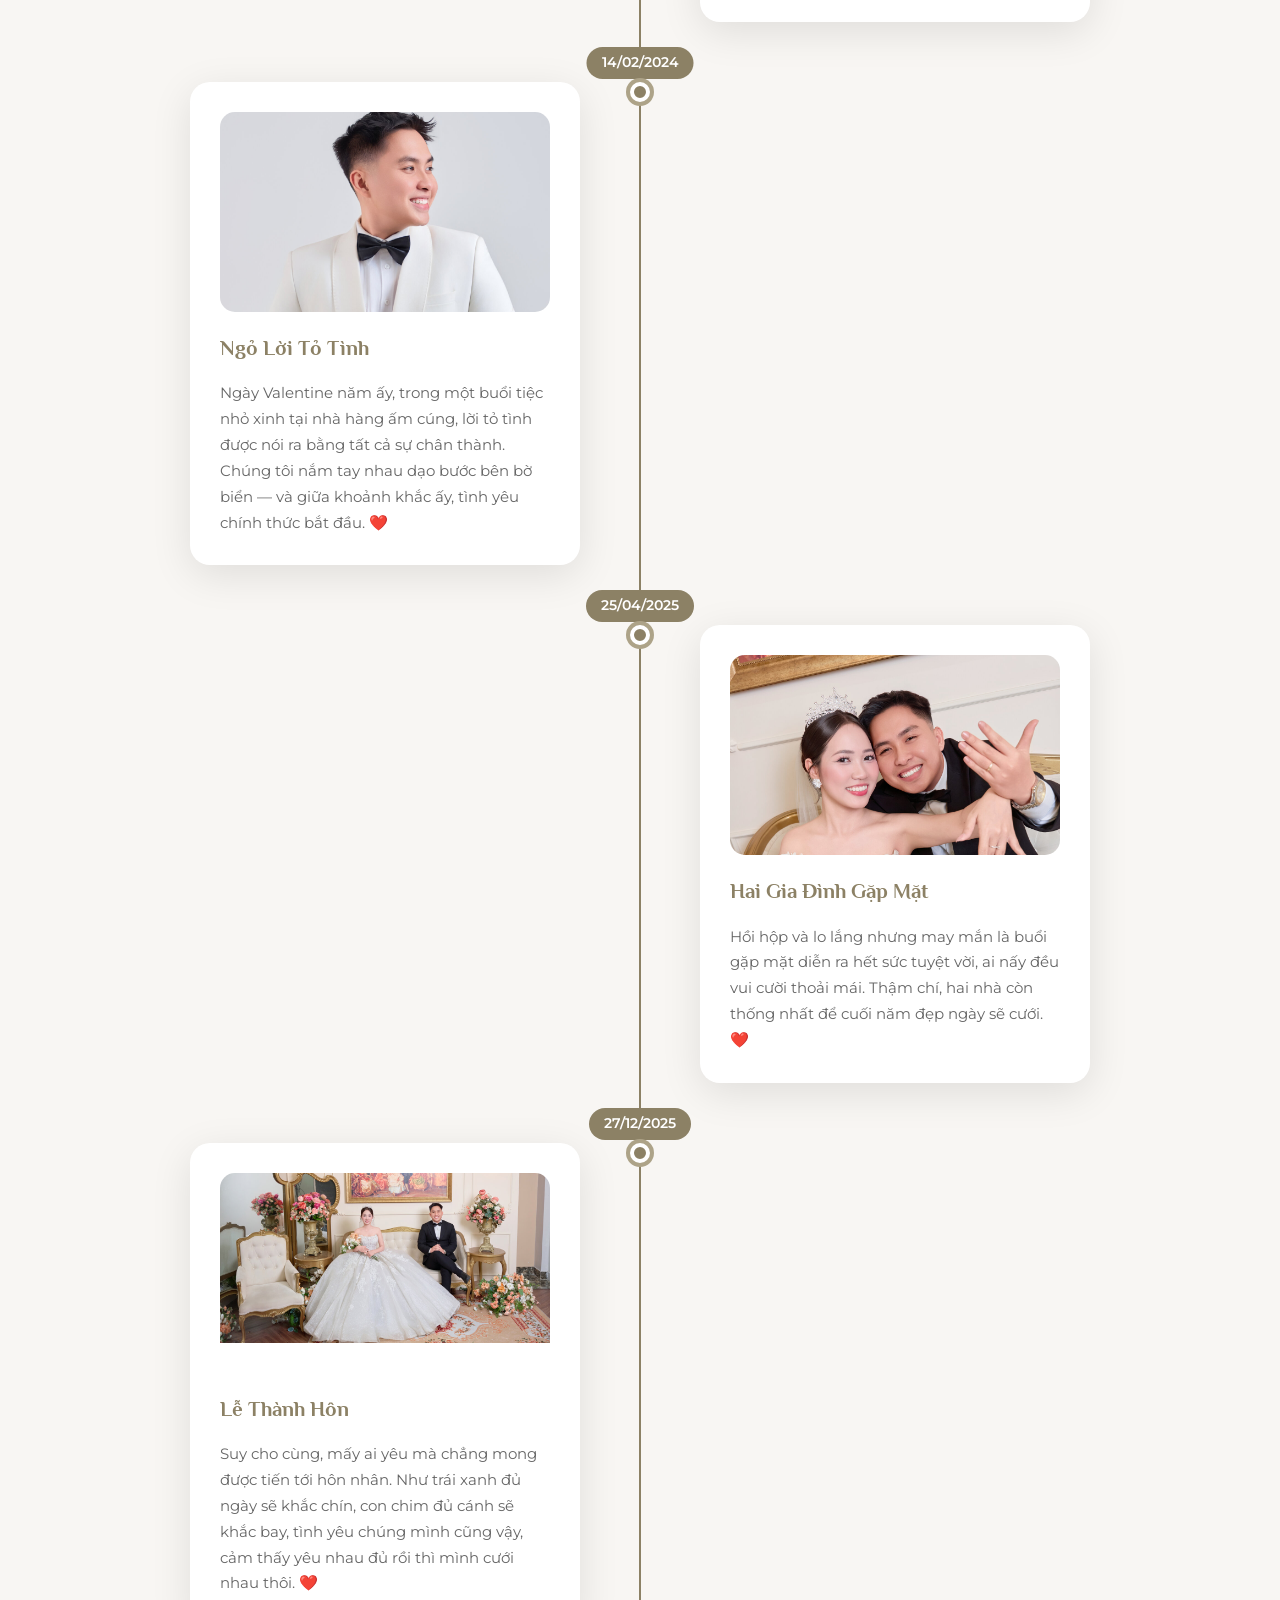
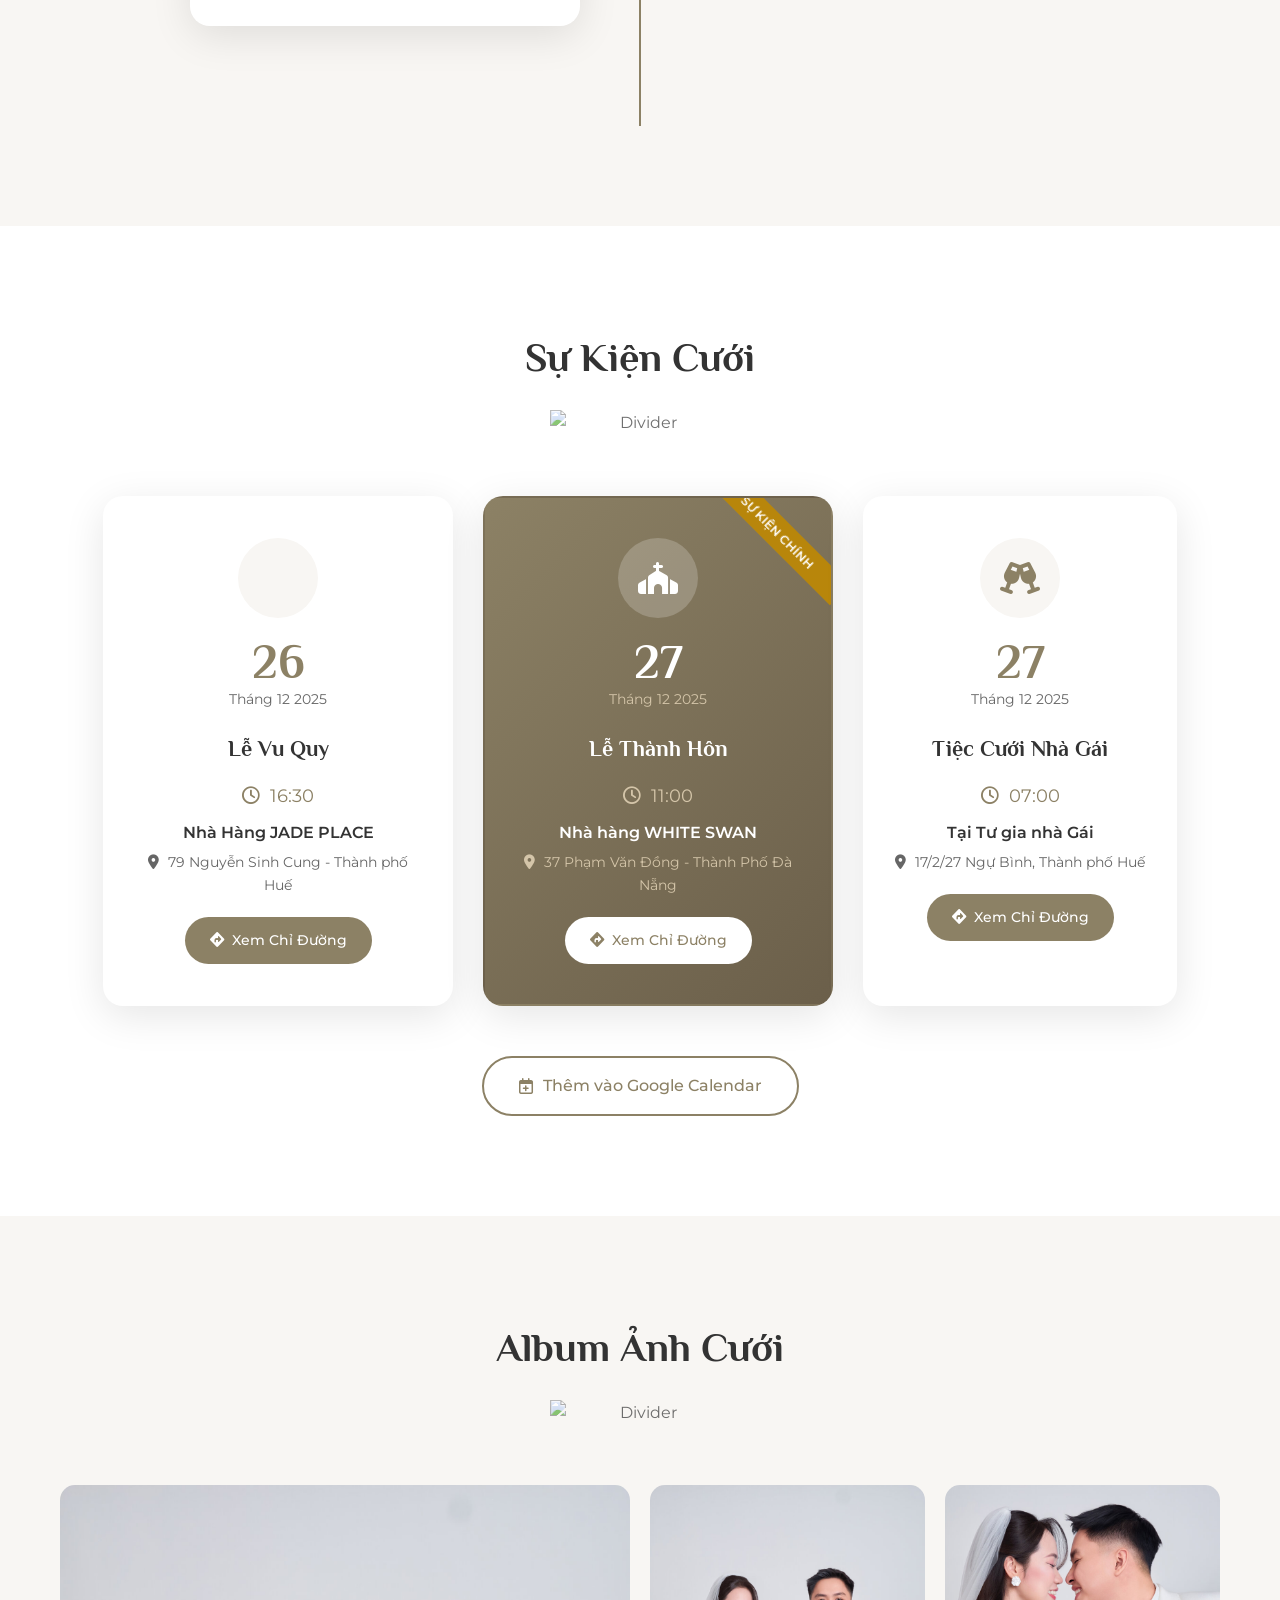
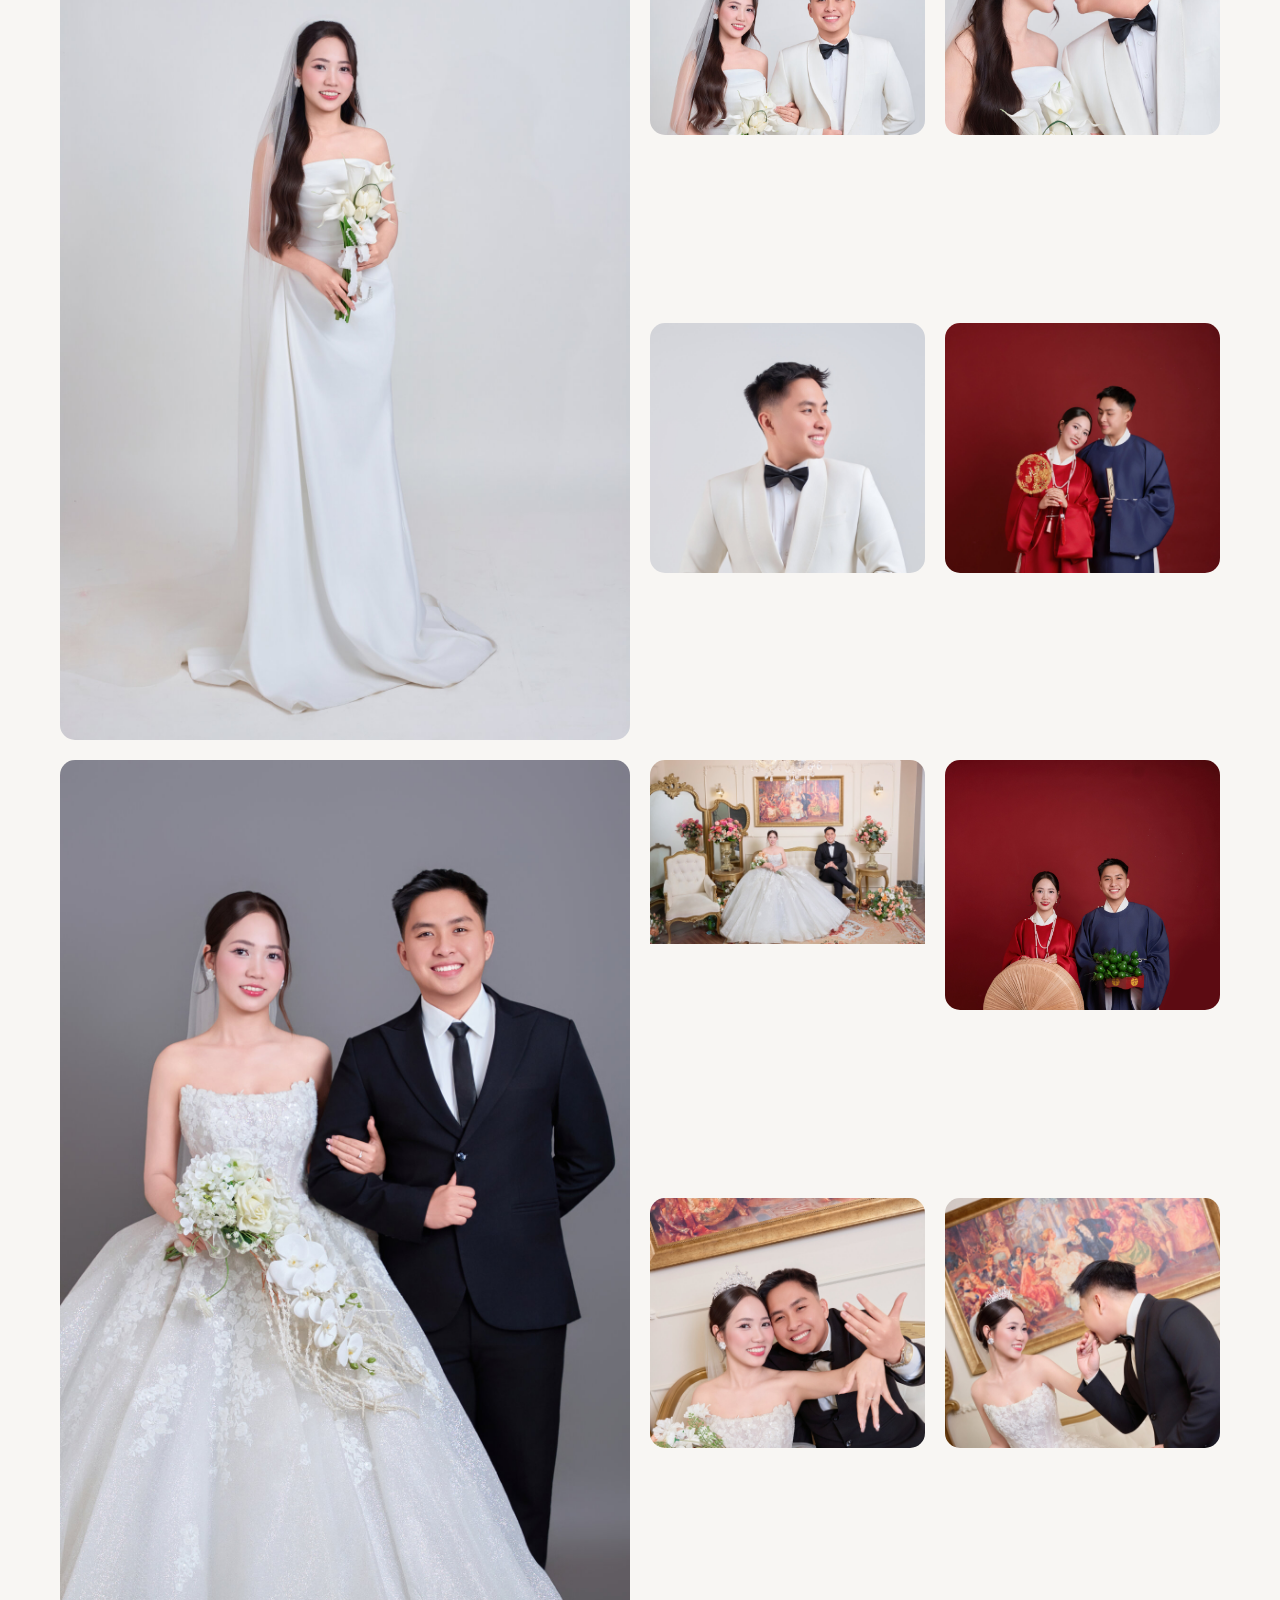
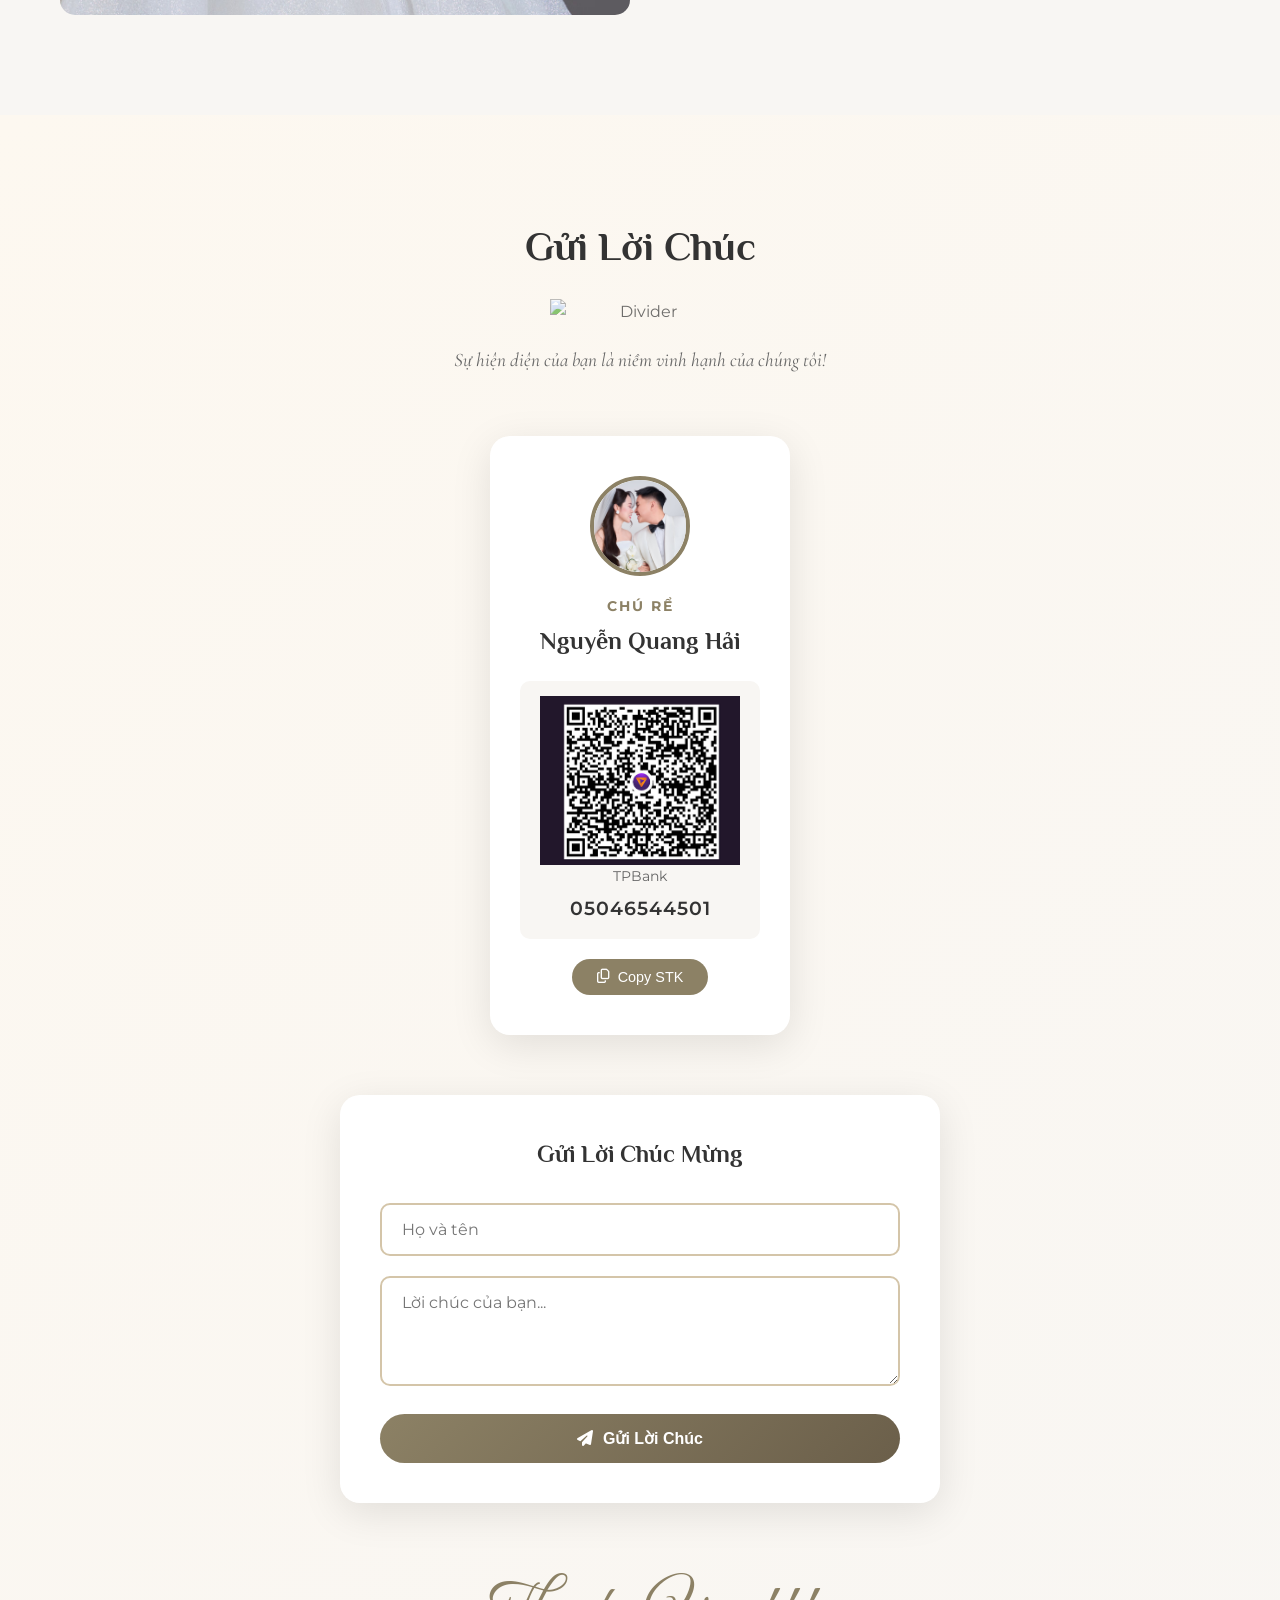
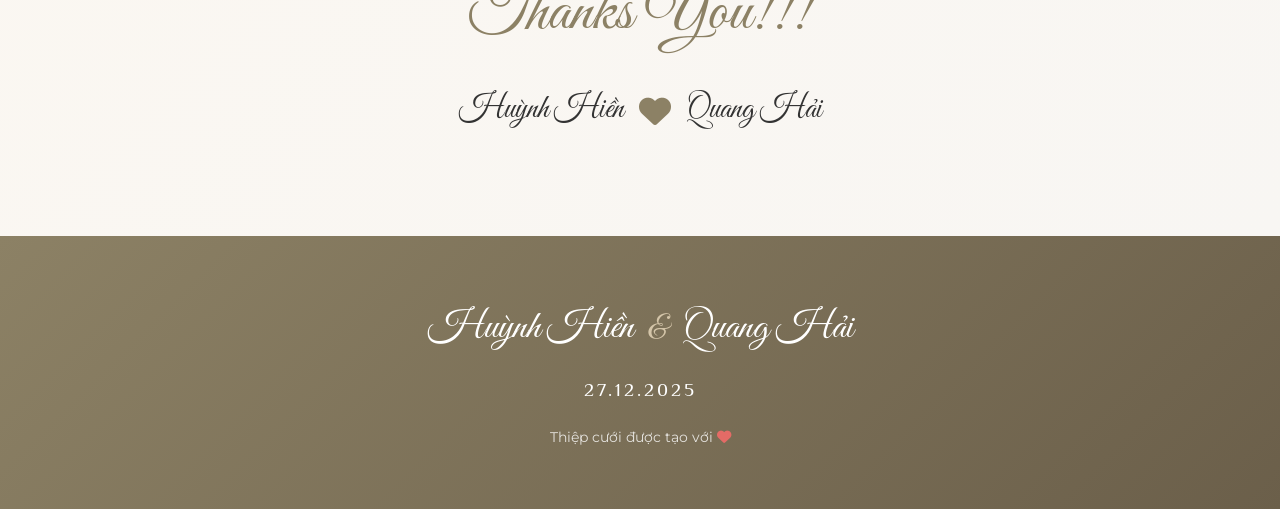
==== commit a605e047: "update code" ====
--- a/index.html
+++ b/index.html
@@ -7,7 +7,7 @@
 		<meta name="viewport" content="width=device-width, initial-scale=1, user-scalable=no" />
 		<title>Thiệp Cưới | Huỳnh Hiền & Quang Hải</title>
 
-		<meta property="og:title" content="Thiệp Cưới | Huỳnh Hiền & Quang Hải - 26.12.2025" />
+		<meta property="og:title" content="Thiệp Cưới | Huỳnh Hiền & Quang Hải - 27.12.2025" />
 		<meta
 			property="og:description"
 			content="Trân trọng kính mời Bạn và Người Thương đến chung vui với chúng tôi" />
@@ -83,16 +83,16 @@
 					<span class="bride-name">Huỳnh Hiền</span>
 					<span class="ampersand">&</span>
 					<span class="groom-name">Quang Hải</span>
-				</h1>
-				<p class="hero-ceremony" data-aos="fade-up" data-aos-delay="800">Lễ Vu Quy</p>
+				</h1>	
+				<p class="hero-ceremony" data-aos="fade-up" data-aos-delay="800">Lễ Thành Hôn</p>
 				<div class="hero-date" data-aos="fade-up" data-aos-delay="900">
-					<span class="date">26.12.2025</span>
+					<span class="date">27.12.2025</span>
 					<span class="separator">|</span>
-					<span class="time">16:30</span>
+					<span class="time">11:00</span>
 				</div>
 				<div class="hero-venue" data-aos="fade-up" data-aos-delay="1000">
-					<p class="venue-name">Nhà hàng tiệc cưới: JADE PLACE</p>
-					<p class="venue-address">79 Nguyễn Sinh Cung - Thành phố Huế</p>
+					<p class="venue-name">Nhà hàng tiệc cưới: WHITE SWAN</p>
+					<p class="venue-address">37 Phạm Văn Đồng - Thành Phố Đà Nẵng</p>
 				</div>
 
 				<!-- Countdown Timer -->
@@ -289,7 +289,7 @@
 					<!-- Timeline Item 4 -->
 					<div class="timeline-item" data-aos="fade-up">
 						<div class="timeline-dot"></div>
-						<div class="timeline-date">26/12/2025</div>
+						<div class="timeline-date">27/12/2025</div>
 						<div class="timeline-content">
 							<div class="timeline-image">
 								<img src="image/optimized/DSC09114.jpg" alt="Lễ thành hôn" loading="lazy" />
@@ -325,16 +325,16 @@
 							<i class="fas fa-rings-wedding"></i>
 						</div>
 						<div class="event-date">
-							<span class="event-day">27</span>
+							<span class="event-day">26</span>
 							<span class="event-month">Tháng 12</span>
 							<span class="event-year">2025</span>
 						</div>
-						<h3 class="event-title">Tiệc Cưới Nhà Trai</h3>
-						<p class="event-time"><i class="far fa-clock"></i> 10:00</p>
-						<p class="event-venue">Tại Tư gia nhà Trai</p>
+						<h3 class="event-title">Lễ Vu Quy</h3>
+						<p class="event-time"><i class="far fa-clock"></i> 16:30</p>
+						<p class="event-venue">Nhà Hàng JADE PLACE</p>
 						<p class="event-address">
 							<i class="fas fa-map-marker-alt"></i>
-							129 Nguyễn Văn Siêu, Thành phố Đà Nẵng
+							79 Nguyễn Sinh Cung - Thành phố Huế
 						</p>
 						<a href="https://maps.google.com" target="_blank" class="event-btn">
 							<i class="fas fa-directions"></i> Xem Chỉ Đường
@@ -348,19 +348,19 @@
 							<i class="fas fa-church"></i>
 						</div>
 						<div class="event-date">
-							<span class="event-day">26</span>
+							<span class="event-day">27</span>
 							<span class="event-month">Tháng 12</span>
 							<span class="event-year">2025</span>
 						</div>
-						<h3 class="event-title">Lễ Vu Quy</h3>
-						<p class="event-time"><i class="far fa-clock"></i> 16:30</p>
-						<p class="event-venue">Nhà hàng JADE PLACE</p>
+						<h3 class="event-title">Lễ Thành Hôn</h3>
+						<p class="event-time"><i class="far fa-clock"></i> 11:00</p>
+						<p class="event-venue">Nhà hàng WHITE SWAN</p>
 						<p class="event-address">
 							<i class="fas fa-map-marker-alt"></i>
-							79 Nguyễn Sinh Cung - Thành phố Huế
+							37 Phạm Văn Đồng - Thành Phố Đà Nẵng
 						</p>
 						<a
-							href="https://www.google.com/maps/place/79+Nguy%E1%BB%85n+Sinh+Cung,+V%E1%BB%B9+D%E1%BA%A1,+Hu%E1%BA%BF,+Th%C3%A0nh+ph%E1%BB%91+Hu%E1%BA%BF,+Vi%E1%BB%87t+Nam/@16.4777282,107.5927923,17z/data=!3m1!4b1!4m6!3m5!1s0x3141a121af144473:0xbe61584470e28f19!8m2!3d16.4777282!4d107.5953726!16s%2Fg%2F11fwhzv4r6?entry=ttu&g_ep=EgoyMDI1MTIwOS4wIKXMDSoASAFQAw%3D%3D"
+							href="https://www.google.com/maps/place/White+Swan+Wedding+%26+Event+-+%EB%8B%A4%EB%82%AD+%EC%9B%A8%EB%94%A9+%EB%A0%88%EC%8A%A4%ED%86%A0%EB%9E%91+-+Trung+t%C3%A2m+ti%E1%BB%87c+c%C6%B0%E1%BB%9Bi+%C4%90%C3%A0+N%E1%BA%B5ng+-+Wedding+Venues+in+Danang/@16.0700134,108.2376174,17z/data=!3m1!4b1!4m6!3m5!1s0x3142182f49fd988b:0x355b64da8f1c267b!8m2!3d16.0700134!4d108.2376174!16s%2Fg%2F1pztb6jsw?entry=ttu&g_ep=EgoyMDI1MTIwOS4wIKXMDSoASAFQAw%3D%3D"
 							target="_blank"
 							class="event-btn">
 							<i class="fas fa-directions"></i> Xem Chỉ Đường
@@ -515,23 +515,6 @@
 							</button>
 						</div>
 
-						<div class="bank-card" data-aos="fade-left" data-aos-delay="400">
-							<div class="bank-avatar">
-								<img src="image/optimized/DSC08659.jpg" alt="Cô Dâu" loading="lazy" />
-							</div>
-							<h4 class="bank-role">Cô Dâu</h4>
-							<h3 class="bank-name">Huỳnh Hiền</h3>
-							<div class="bank-info">
-								<div class="bank-info-qr" style="max-width: 200px; margin: auto; overflow: hidden">
-									<img src="image/optimized/qrbank1.jpg" alt="QR Cô Dâu" loading="lazy" />
-								</div>
-								<p class="bank-label">BIDV</p>
-								<p class="bank-number" id="bride-account">5601525650</p>
-							</div>
-							<button class="copy-btn" onclick="copyToClipboard('5601525650', this)">
-								<i class="far fa-copy"></i> Copy STK
-							</button>
-						</div>
 					</div>
 
 					<!-- Wishes Form -->
@@ -575,7 +558,7 @@
 					<span class="footer-amp">&</span>
 					<span class="footer-groom">Quang Hải</span>
 				</div>
-				<p class="footer-date">26.12.2025</p>
+				<p class="footer-date">27.12.2025</p>
 				<p class="footer-text">Thiệp cưới được tạo với <i class="fas fa-heart"></i></p>
 			</div>
 		</footer>
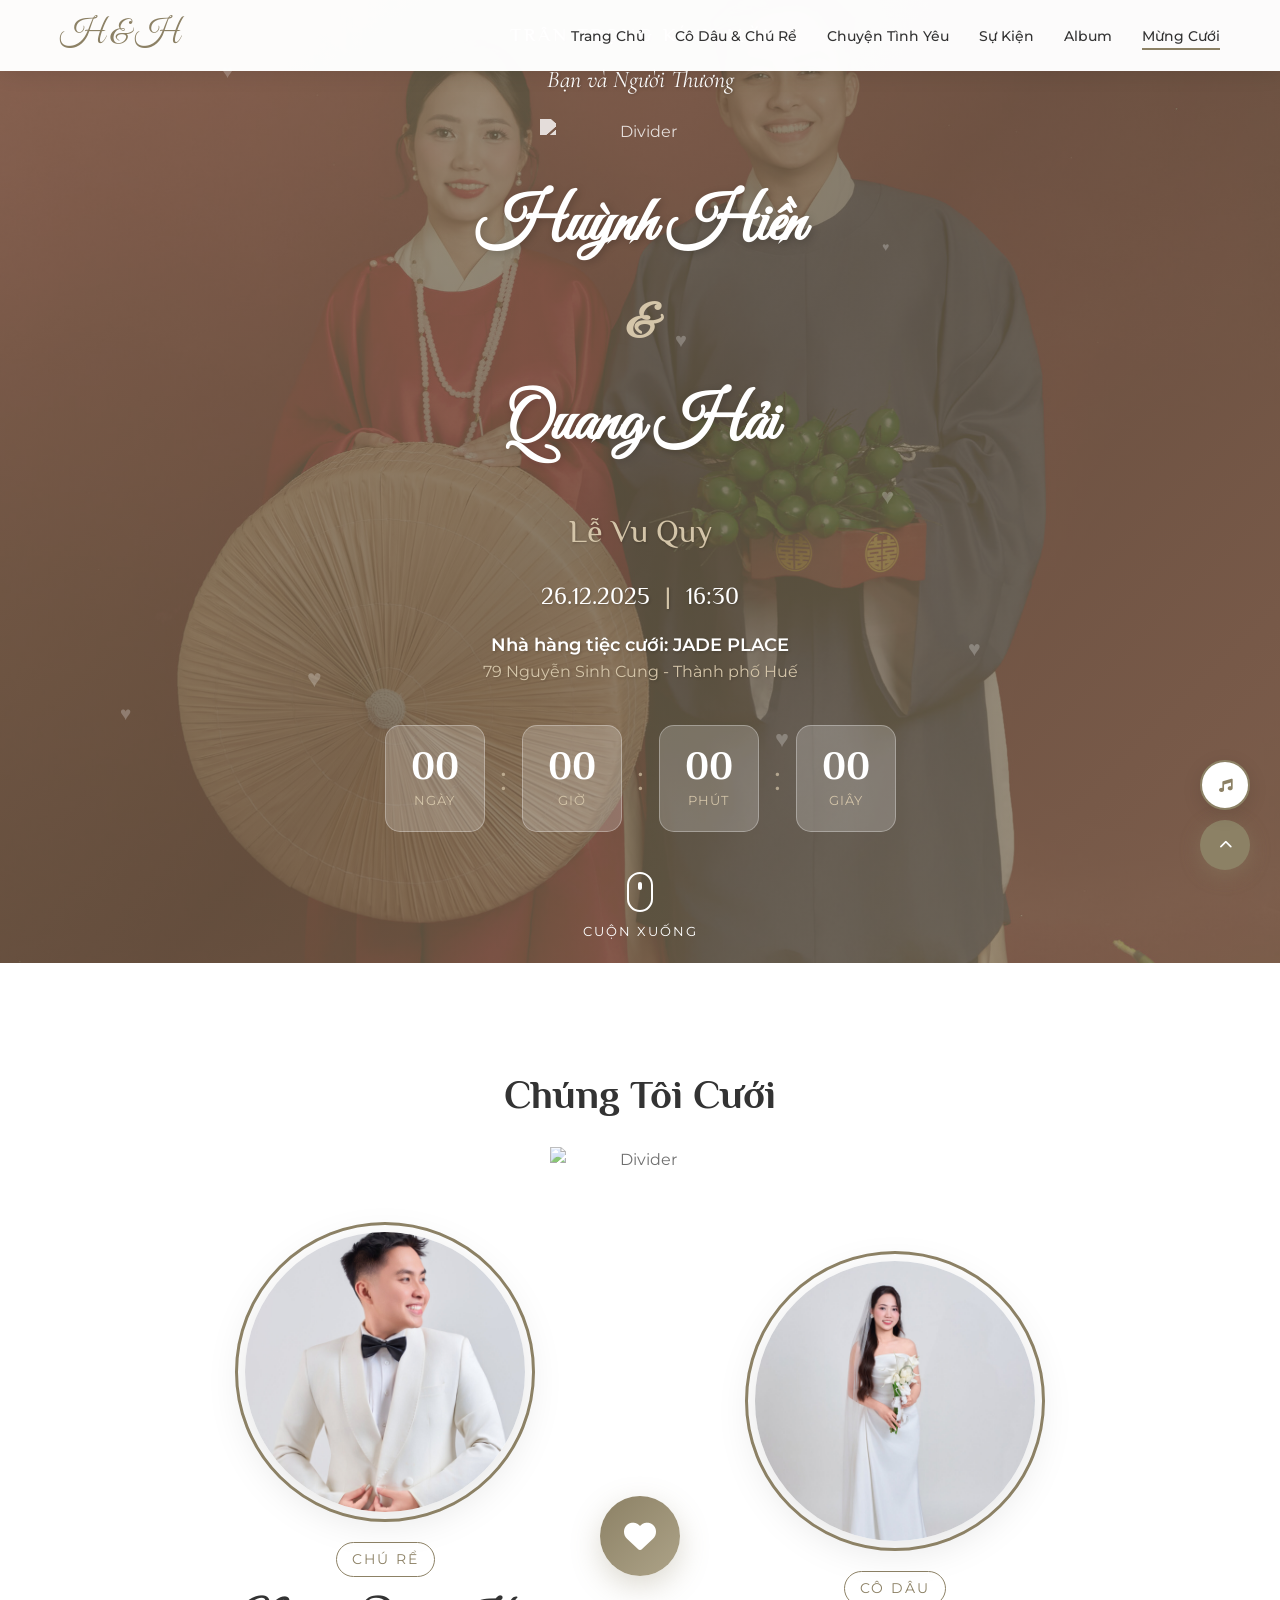
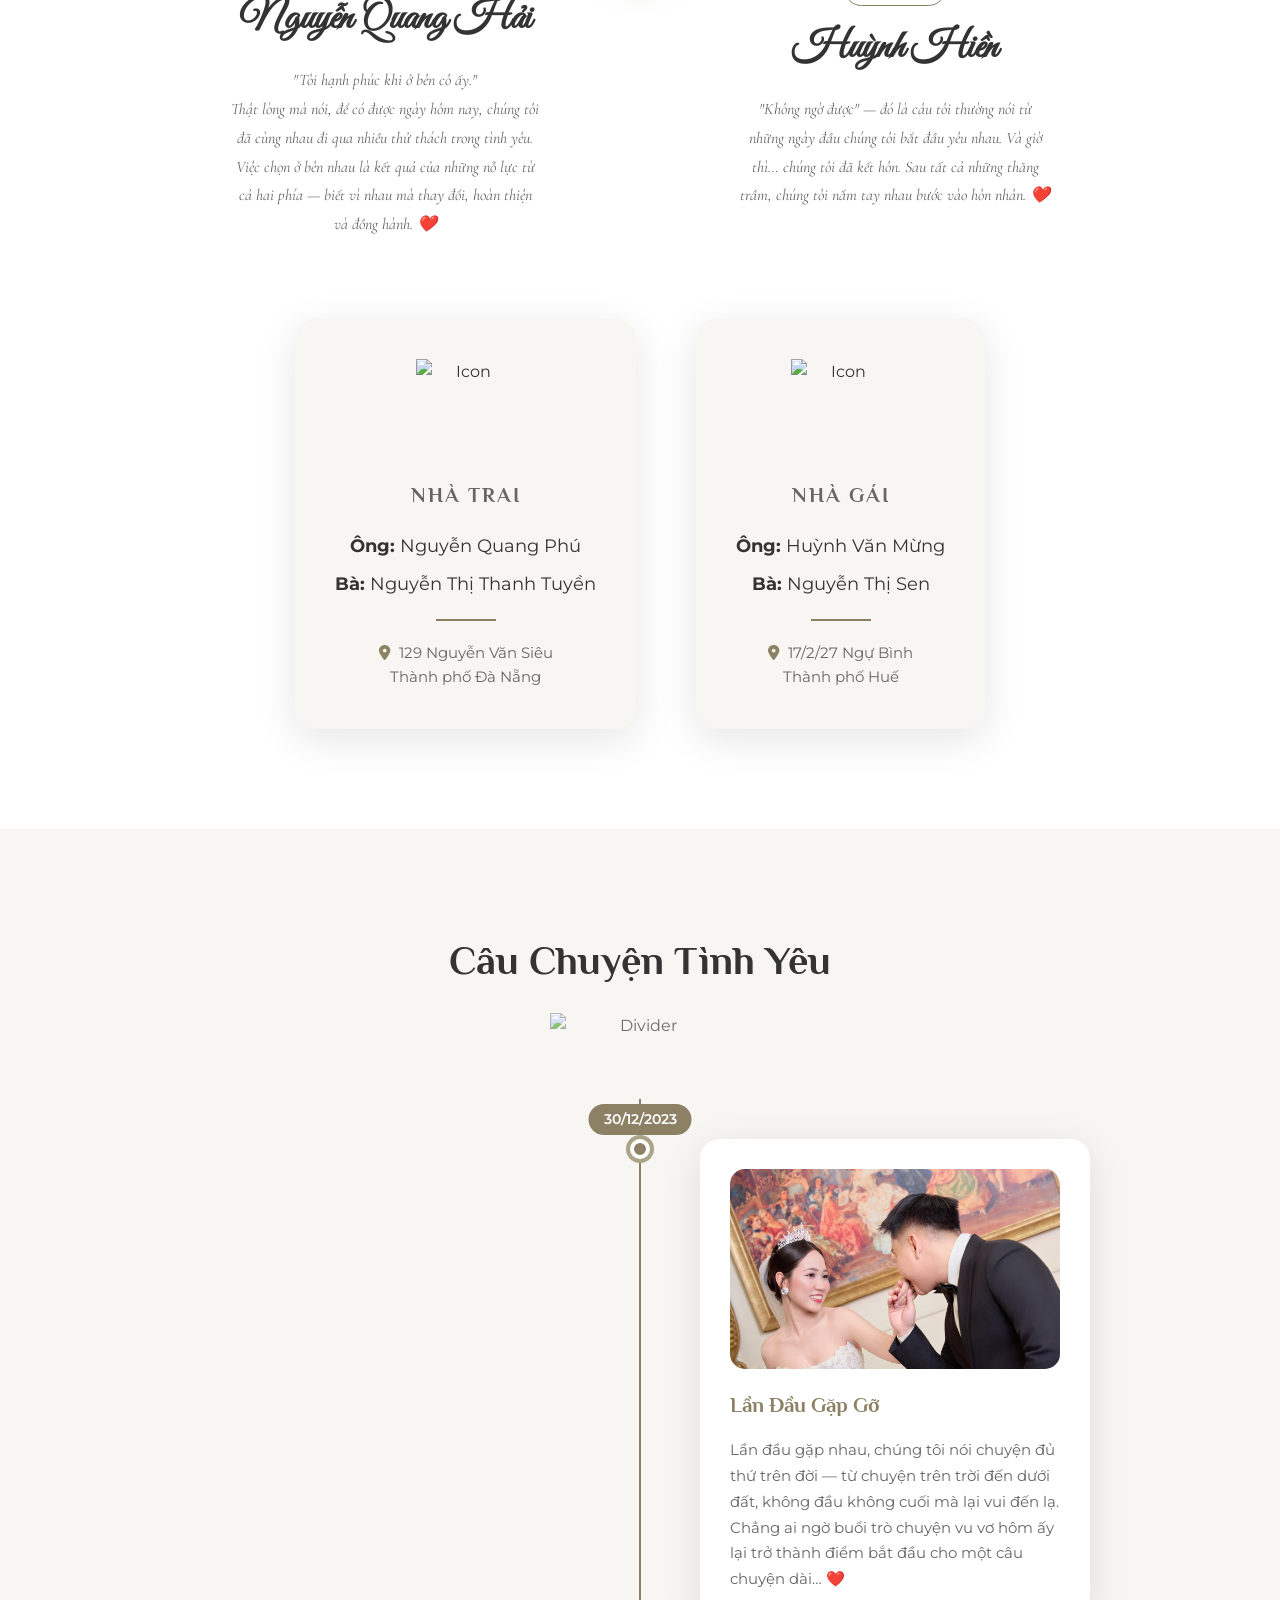
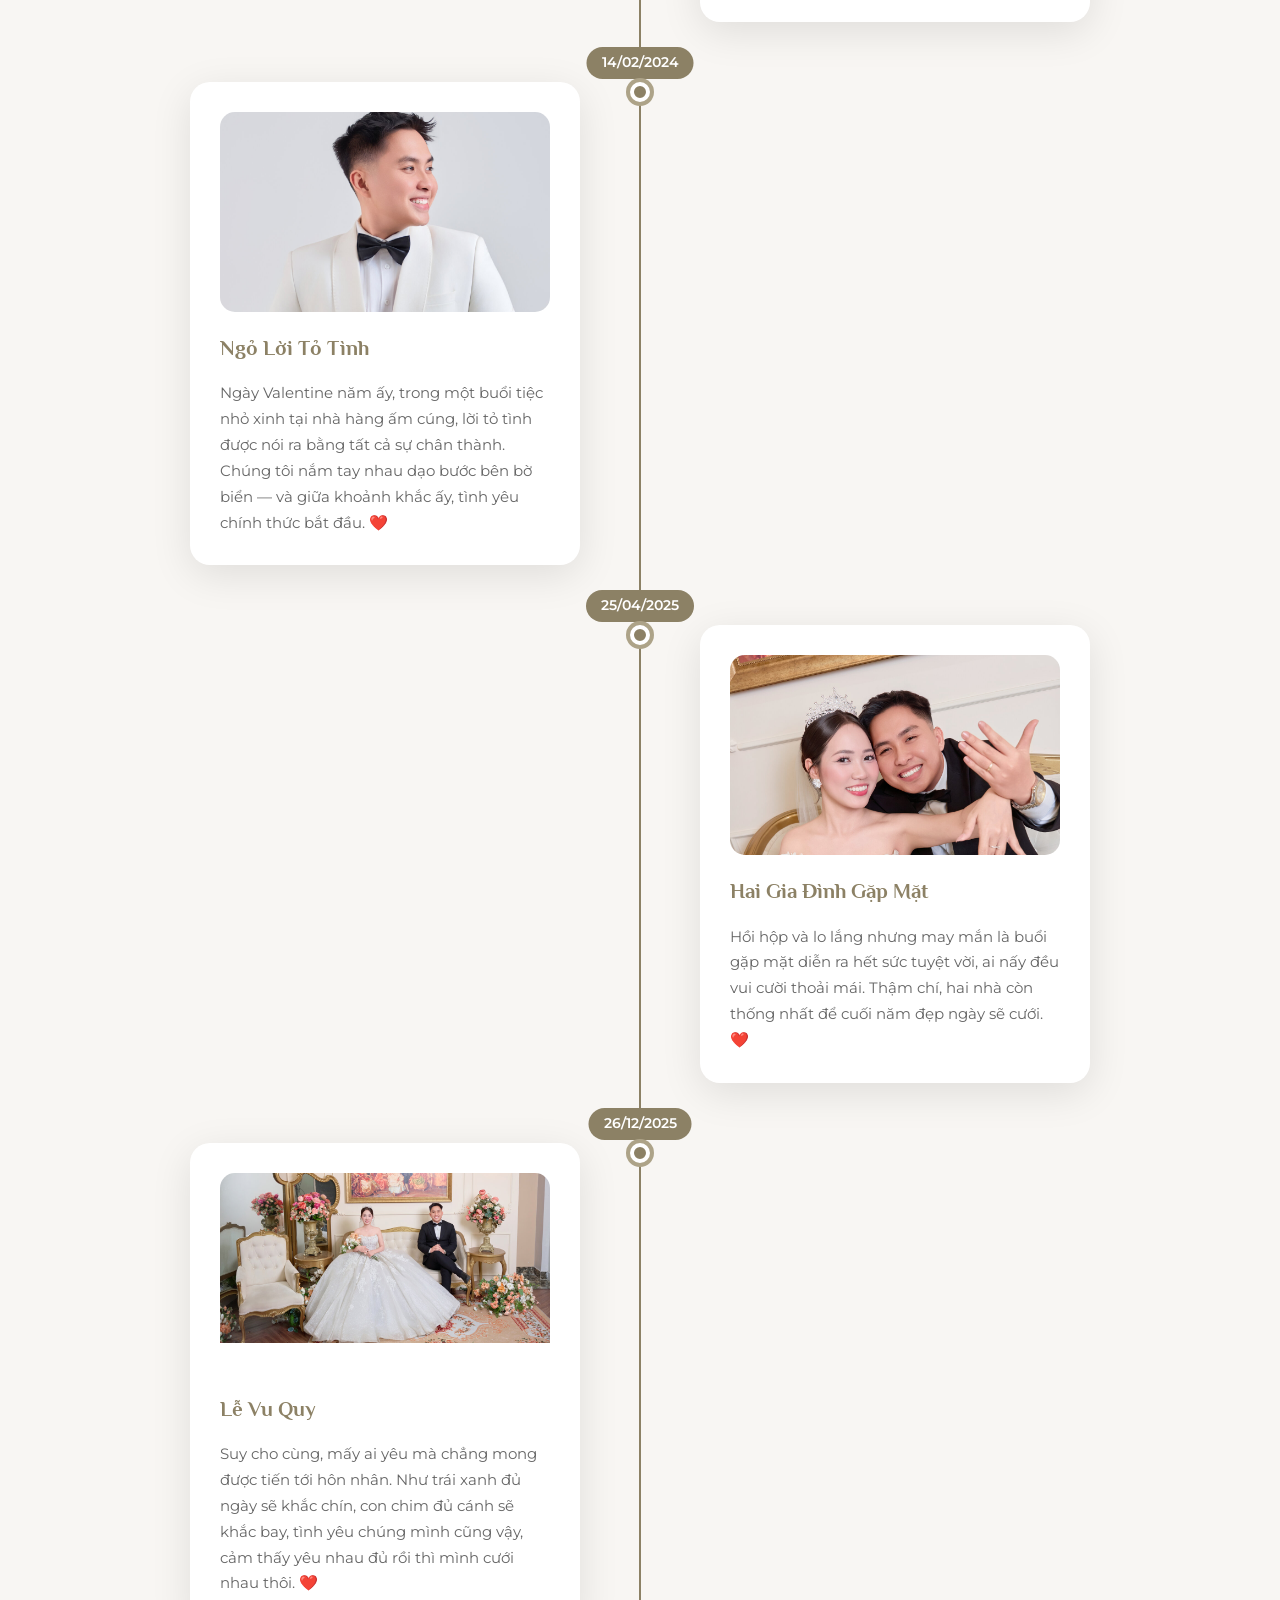
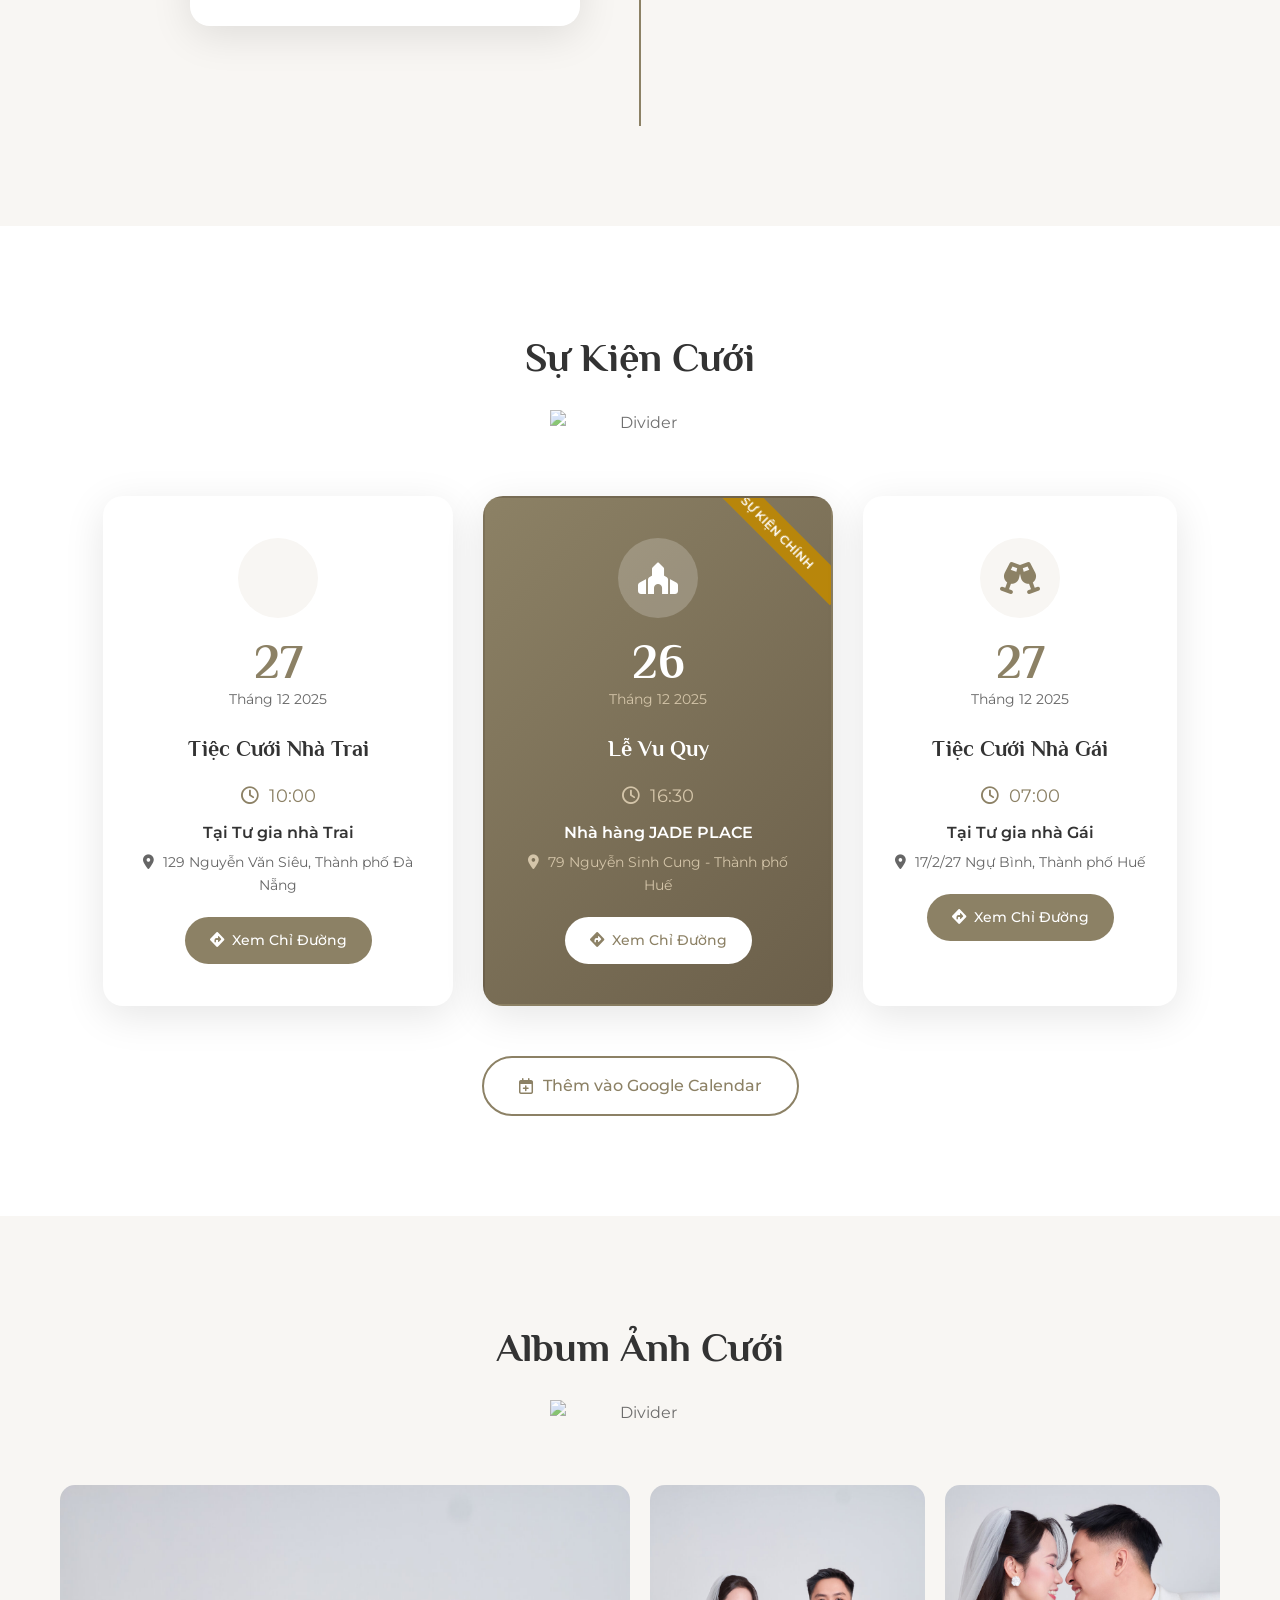
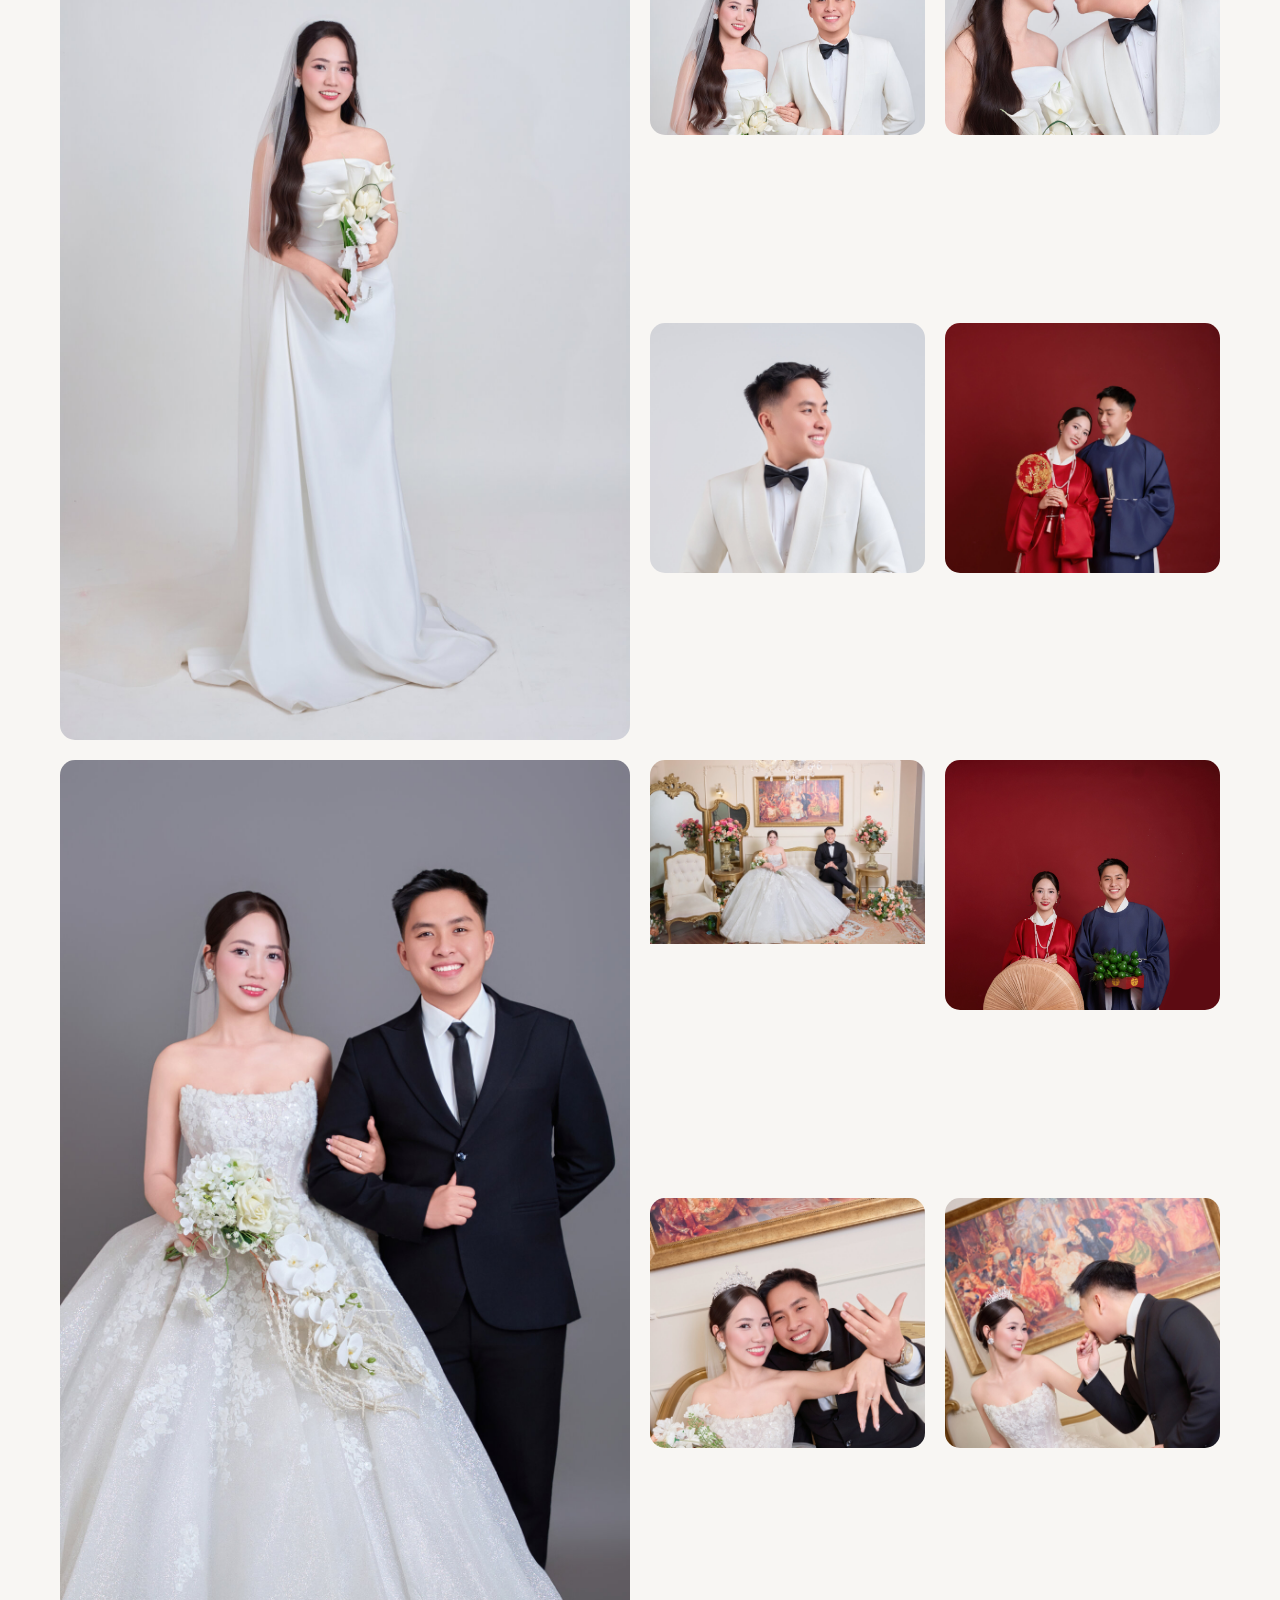
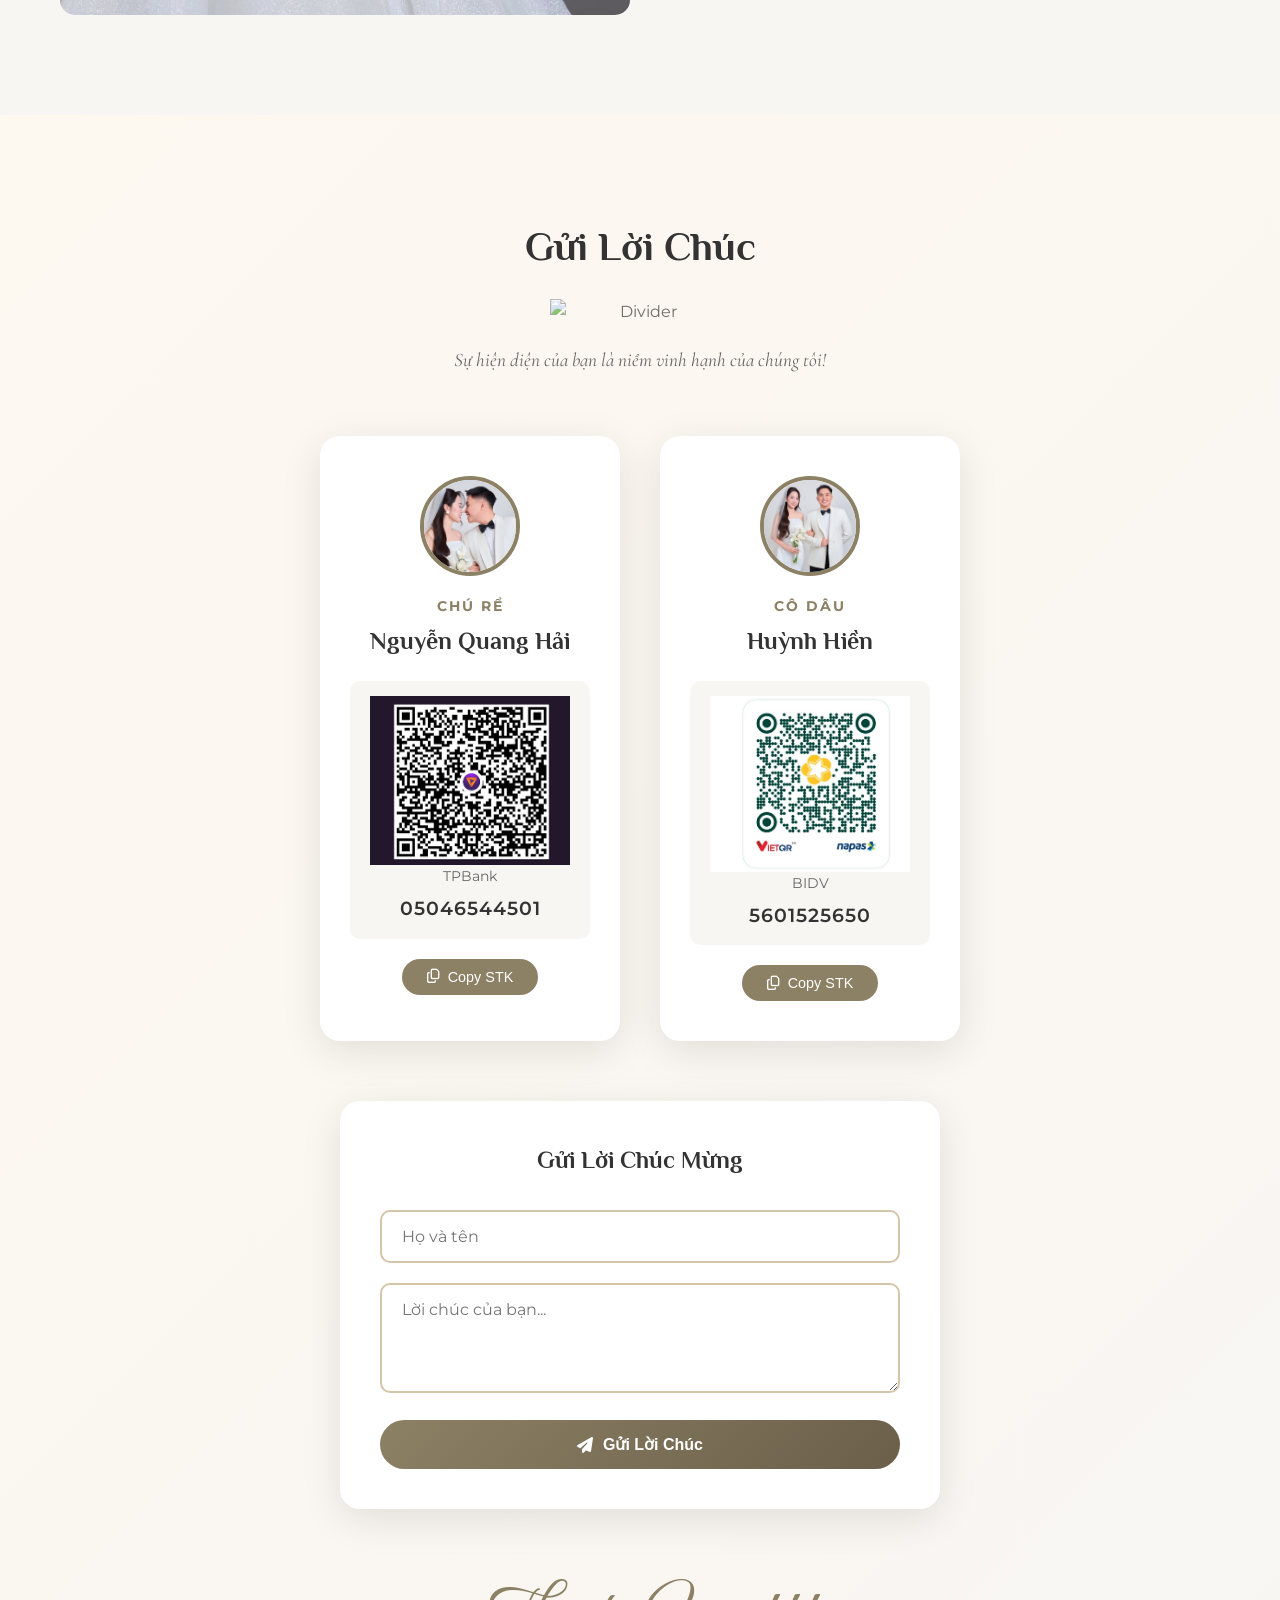
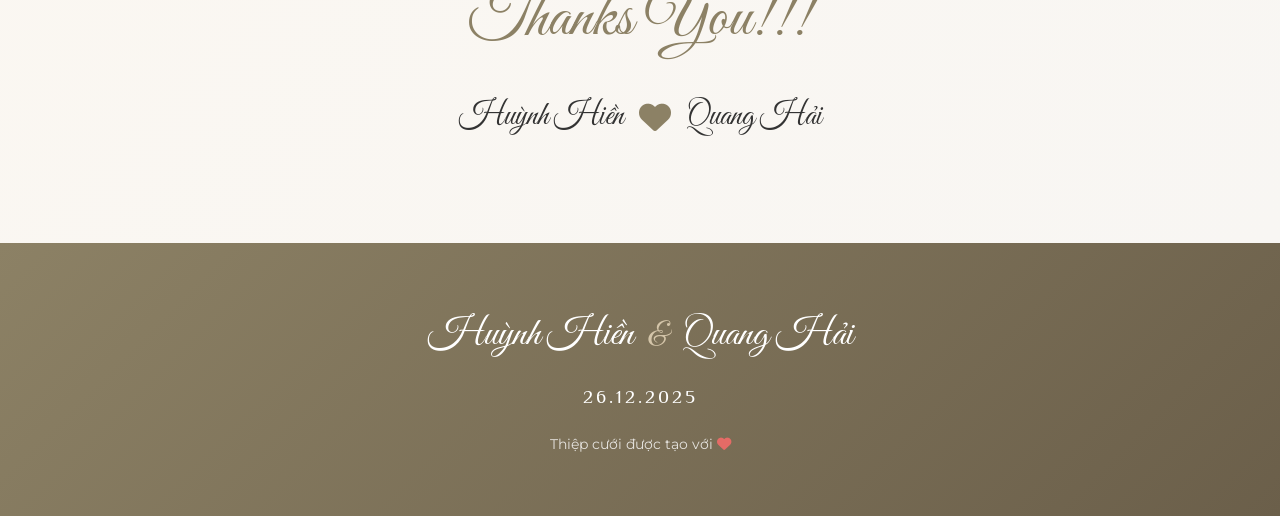
==== commit 7176bdc4: "update code" ====
--- a/index.html
+++ b/index.html
@@ -7,7 +7,7 @@
 		<meta name="viewport" content="width=device-width, initial-scale=1, user-scalable=no" />
 		<title>Thiệp Cưới | Huỳnh Hiền & Quang Hải</title>
 
-		<meta property="og:title" content="Thiệp Cưới | Huỳnh Hiền & Quang Hải - 27.12.2025" />
+		<meta property="og:title" content="Thiệp Cưới | Huỳnh Hiền & Quang Hải - 26.12.2025" />
 		<meta
 			property="og:description"
 			content="Trân trọng kính mời Bạn và Người Thương đến chung vui với chúng tôi" />
@@ -83,16 +83,16 @@
 					<span class="bride-name">Huỳnh Hiền</span>
 					<span class="ampersand">&</span>
 					<span class="groom-name">Quang Hải</span>
-				</h1>	
-				<p class="hero-ceremony" data-aos="fade-up" data-aos-delay="800">Lễ Thành Hôn</p>
+				</h1>
+				<p class="hero-ceremony" data-aos="fade-up" data-aos-delay="800">Lễ Vu Quy</p>
 				<div class="hero-date" data-aos="fade-up" data-aos-delay="900">
-					<span class="date">27.12.2025</span>
+					<span class="date">26.12.2025</span>
 					<span class="separator">|</span>
-					<span class="time">11:00</span>
+					<span class="time">16:30</span>
 				</div>
 				<div class="hero-venue" data-aos="fade-up" data-aos-delay="1000">
-					<p class="venue-name">Nhà hàng tiệc cưới: WHITE SWAN</p>
-					<p class="venue-address">37 Phạm Văn Đồng - Thành Phố Đà Nẵng</p>
+					<p class="venue-name">Nhà hàng tiệc cưới: JADE PLACE</p>
+					<p class="venue-address">79 Nguyễn Sinh Cung - Thành phố Huế</p>
 				</div>
 
 				<!-- Countdown Timer -->
@@ -289,12 +289,12 @@
 					<!-- Timeline Item 4 -->
 					<div class="timeline-item" data-aos="fade-up">
 						<div class="timeline-dot"></div>
-						<div class="timeline-date">27/12/2025</div>
+						<div class="timeline-date">26/12/2025</div>
 						<div class="timeline-content">
 							<div class="timeline-image">
 								<img src="image/optimized/DSC09114.jpg" alt="Lễ thành hôn" loading="lazy" />
 							</div>
-							<h3 class="timeline-title">Lễ Thành Hôn</h3>
+							<h3 class="timeline-title">Lễ Vu Quy</h3>
 							<p class="timeline-text">
 								Suy cho cùng, mấy ai yêu mà chẳng mong được tiến tới hôn nhân. Như trái xanh đủ ngày
 								sẽ khắc chín, con chim đủ cánh sẽ khắc bay, tình yêu chúng mình cũng vậy, cảm thấy
@@ -325,42 +325,42 @@
 							<i class="fas fa-rings-wedding"></i>
 						</div>
 						<div class="event-date">
+							<span class="event-day">27</span>
+							<span class="event-month">Tháng 12</span>
+							<span class="event-year">2025</span>
+						</div>
+						<h3 class="event-title">Tiệc Cưới Nhà Trai</h3>
+						<p class="event-time"><i class="far fa-clock"></i> 10:00</p>
+						<p class="event-venue">Tại Tư gia nhà Trai</p>
+						<p class="event-address">
+							<i class="fas fa-map-marker-alt"></i>
+							129 Nguyễn Văn Siêu, Thành phố Đà Nẵng
+						</p>
+						<a href="https://maps.google.com" target="_blank" class="event-btn">
+							<i class="fas fa-directions"></i> Xem Chỉ Đường
+						</a>
+					</div>
+
+					<!-- Event 2 -->
+					<div class="event-card featured" data-aos="fade-up" data-aos-delay="300">
+						<div class="event-badge">Sự Kiện Chính</div>
+						<div class="event-icon">
+							<i class="fas fa-place-of-worship"></i>
+						</div>
+						<div class="event-date">
 							<span class="event-day">26</span>
 							<span class="event-month">Tháng 12</span>
 							<span class="event-year">2025</span>
 						</div>
 						<h3 class="event-title">Lễ Vu Quy</h3>
 						<p class="event-time"><i class="far fa-clock"></i> 16:30</p>
-						<p class="event-venue">Nhà Hàng JADE PLACE</p>
+						<p class="event-venue">Nhà hàng JADE PLACE</p>
 						<p class="event-address">
 							<i class="fas fa-map-marker-alt"></i>
 							79 Nguyễn Sinh Cung - Thành phố Huế
 						</p>
-						<a href="https://maps.google.com" target="_blank" class="event-btn">
-							<i class="fas fa-directions"></i> Xem Chỉ Đường
-						</a>
-					</div>
-
-					<!-- Event 2 -->
-					<div class="event-card featured" data-aos="fade-up" data-aos-delay="300">
-						<div class="event-badge">Sự Kiện Chính</div>
-						<div class="event-icon">
-							<i class="fas fa-church"></i>
-						</div>
-						<div class="event-date">
-							<span class="event-day">27</span>
-							<span class="event-month">Tháng 12</span>
-							<span class="event-year">2025</span>
-						</div>
-						<h3 class="event-title">Lễ Thành Hôn</h3>
-						<p class="event-time"><i class="far fa-clock"></i> 11:00</p>
-						<p class="event-venue">Nhà hàng WHITE SWAN</p>
-						<p class="event-address">
-							<i class="fas fa-map-marker-alt"></i>
-							37 Phạm Văn Đồng - Thành Phố Đà Nẵng
-						</p>
 						<a
-							href="https://www.google.com/maps/place/White+Swan+Wedding+%26+Event+-+%EB%8B%A4%EB%82%AD+%EC%9B%A8%EB%94%A9+%EB%A0%88%EC%8A%A4%ED%86%A0%EB%9E%91+-+Trung+t%C3%A2m+ti%E1%BB%87c+c%C6%B0%E1%BB%9Bi+%C4%90%C3%A0+N%E1%BA%B5ng+-+Wedding+Venues+in+Danang/@16.0700134,108.2376174,17z/data=!3m1!4b1!4m6!3m5!1s0x3142182f49fd988b:0x355b64da8f1c267b!8m2!3d16.0700134!4d108.2376174!16s%2Fg%2F1pztb6jsw?entry=ttu&g_ep=EgoyMDI1MTIwOS4wIKXMDSoASAFQAw%3D%3D"
+							href="https://www.google.com/maps/place/79+Nguy%E1%BB%85n+Sinh+Cung,+V%E1%BB%B9+D%E1%BA%A1,+Hu%E1%BA%BF,+Th%C3%A0nh+ph%E1%BB%91+Hu%E1%BA%BF,+Vi%E1%BB%87t+Nam/@16.4777282,107.5927923,17z/data=!3m1!4b1!4m6!3m5!1s0x3141a121af144473:0xbe61584470e28f19!8m2!3d16.4777282!4d107.5953726!16s%2Fg%2F11fwhzv4r6?entry=ttu&g_ep=EgoyMDI1MTIwOS4wIKXMDSoASAFQAw%3D%3D"
 							target="_blank"
 							class="event-btn">
 							<i class="fas fa-directions"></i> Xem Chỉ Đường
@@ -515,6 +515,23 @@
 							</button>
 						</div>
 
+						<div class="bank-card" data-aos="fade-left" data-aos-delay="400">
+							<div class="bank-avatar">
+								<img src="image/optimized/DSC08659.jpg" alt="Cô Dâu" loading="lazy" />
+							</div>
+							<h4 class="bank-role">Cô Dâu</h4>
+							<h3 class="bank-name">Huỳnh Hiền</h3>
+							<div class="bank-info">
+								<div class="bank-info-qr" style="max-width: 200px; margin: auto; overflow: hidden">
+									<img src="image/optimized/qrbank1.jpg" alt="QR Cô Dâu" loading="lazy" />
+								</div>
+								<p class="bank-label">BIDV</p>
+								<p class="bank-number" id="bride-account">5601525650</p>
+							</div>
+							<button class="copy-btn" onclick="copyToClipboard('5601525650', this)">
+								<i class="far fa-copy"></i> Copy STK
+							</button>
+						</div>
 					</div>
 
 					<!-- Wishes Form -->
@@ -558,7 +575,7 @@
 					<span class="footer-amp">&</span>
 					<span class="footer-groom">Quang Hải</span>
 				</div>
-				<p class="footer-date">27.12.2025</p>
+				<p class="footer-date">26.12.2025</p>
 				<p class="footer-text">Thiệp cưới được tạo với <i class="fas fa-heart"></i></p>
 			</div>
 		</footer>
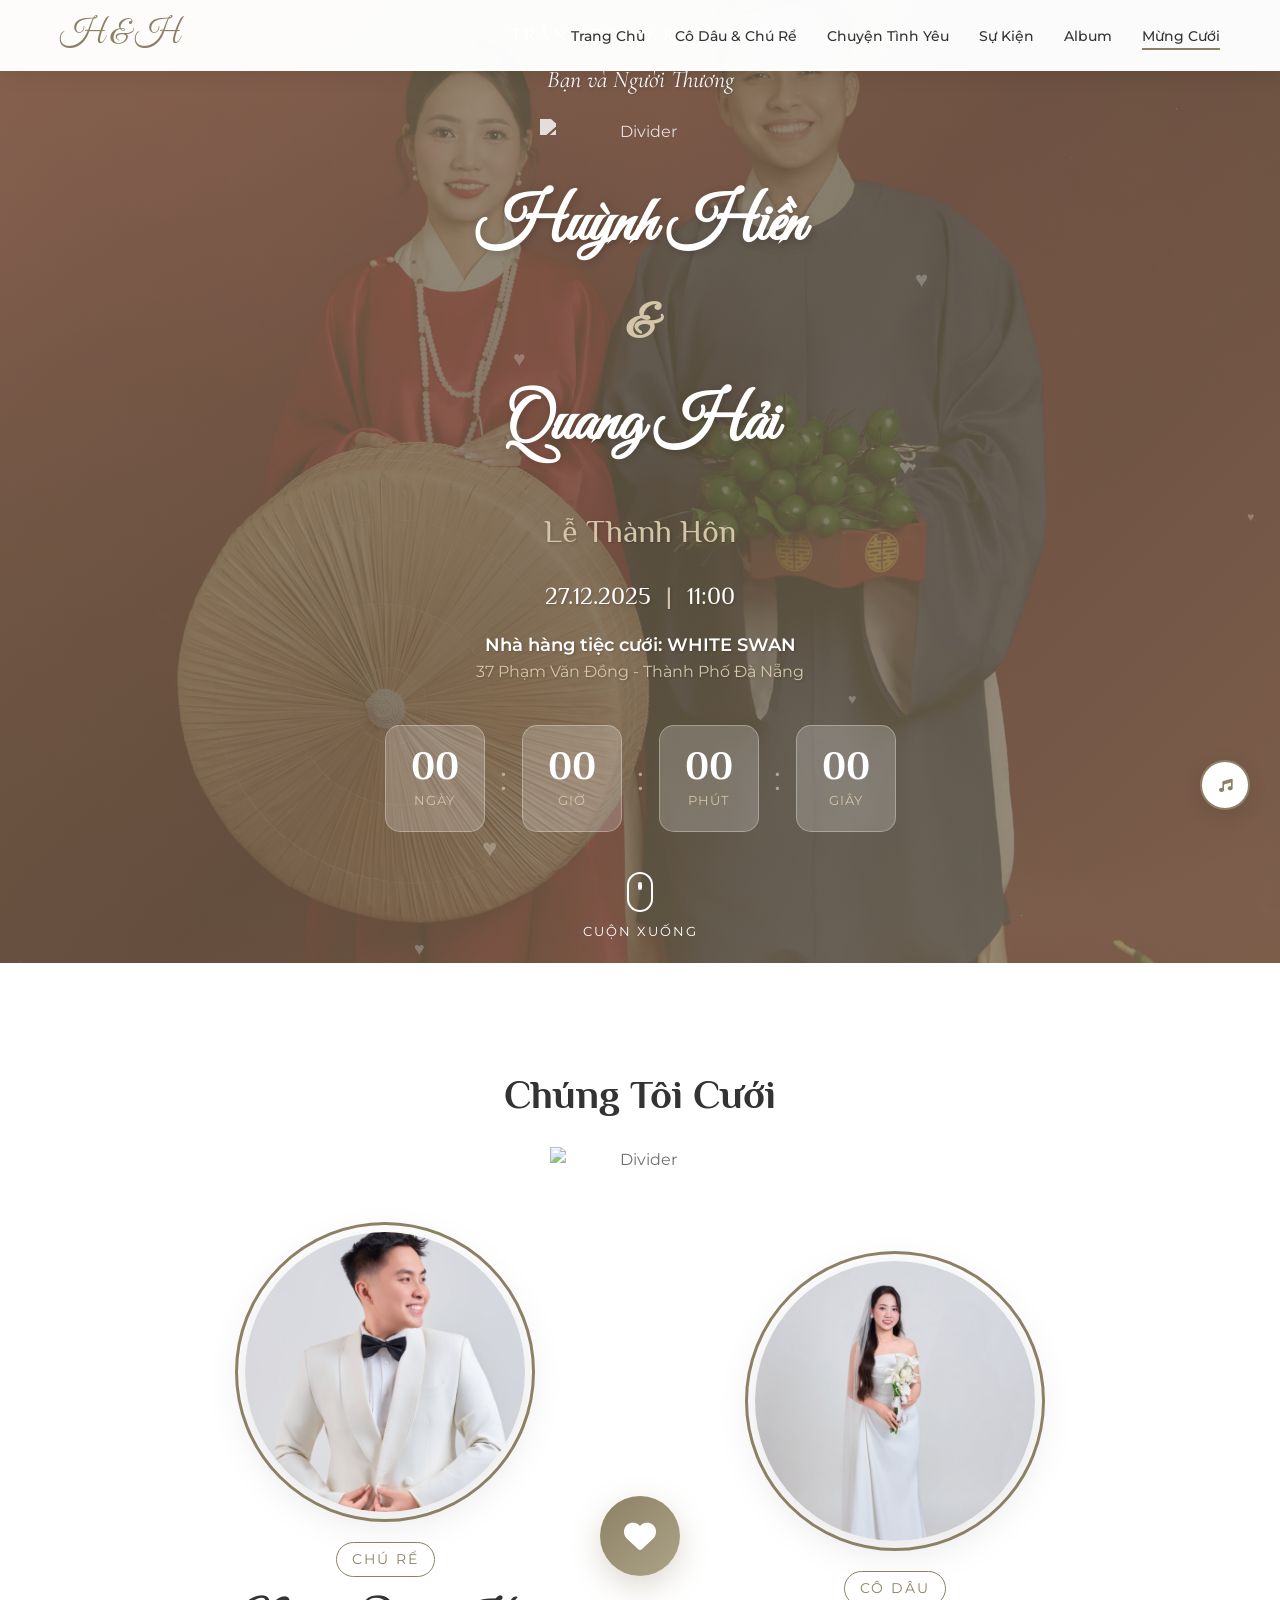
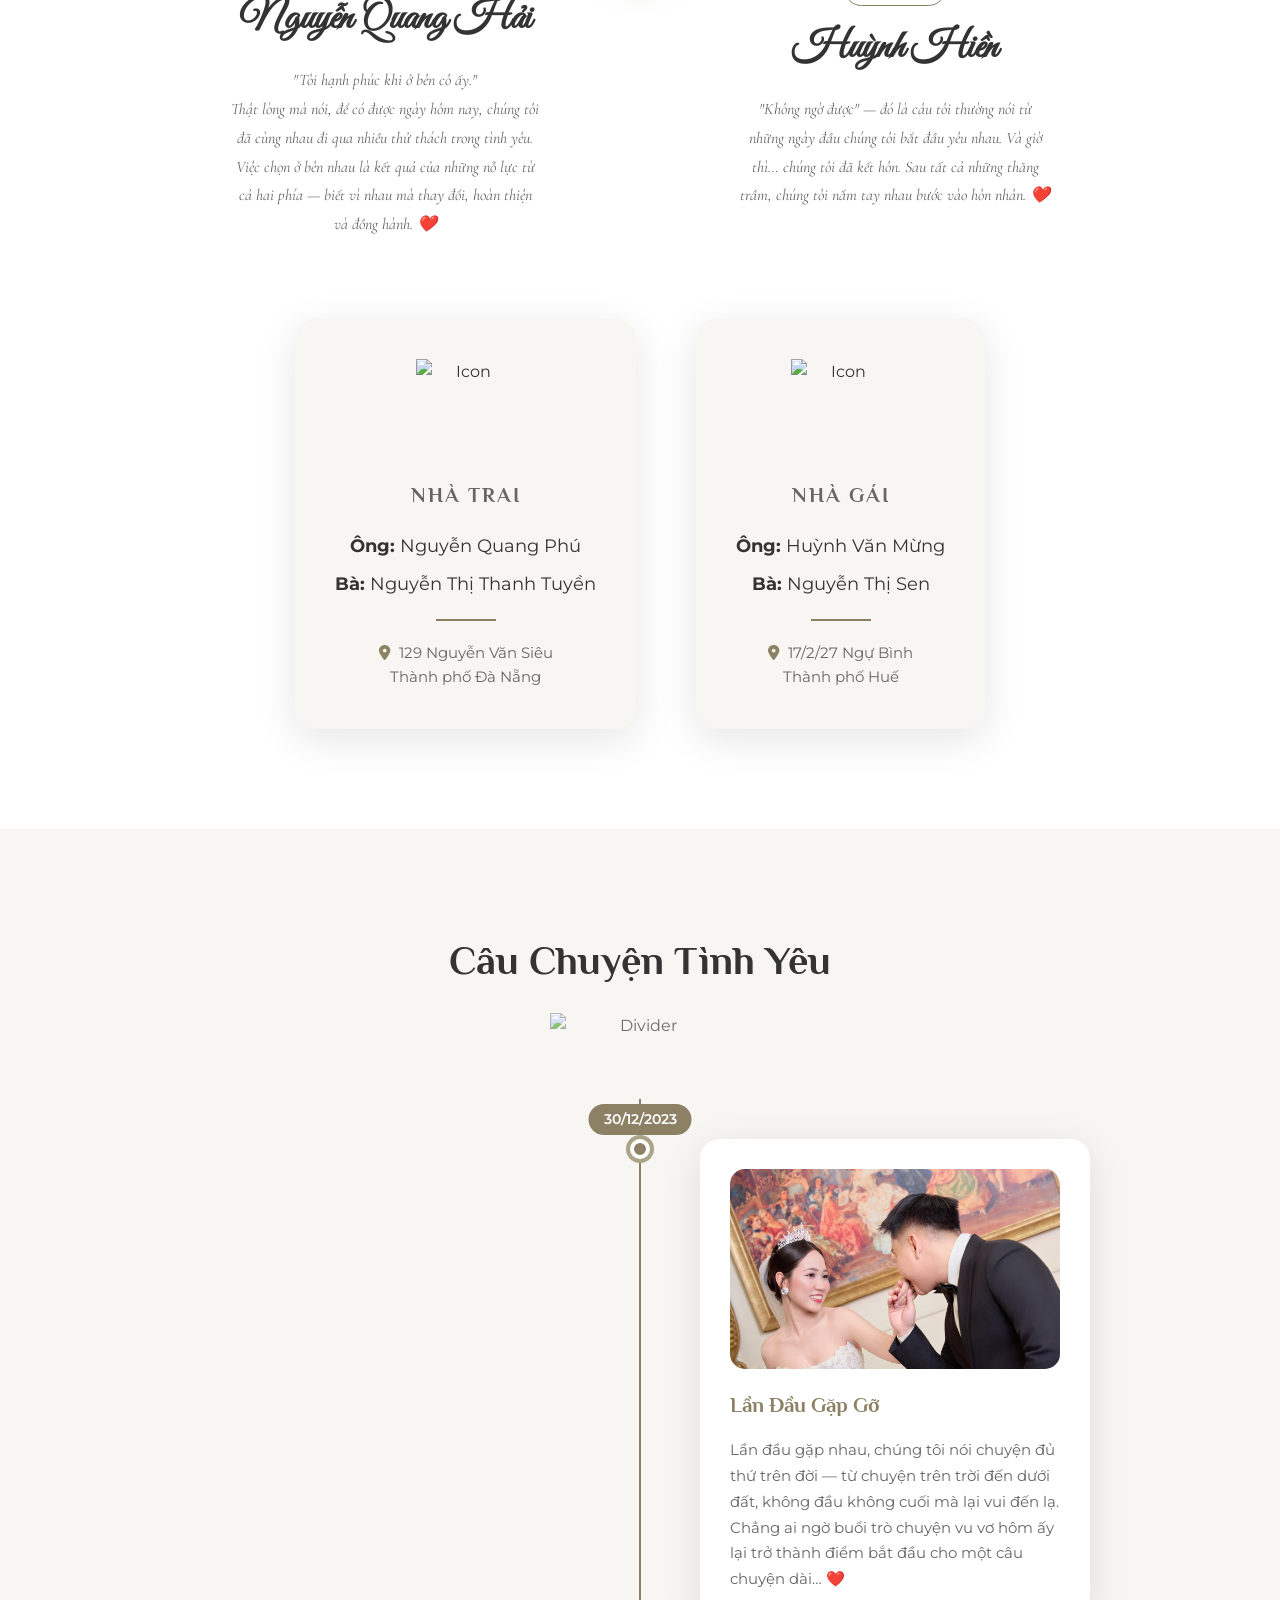
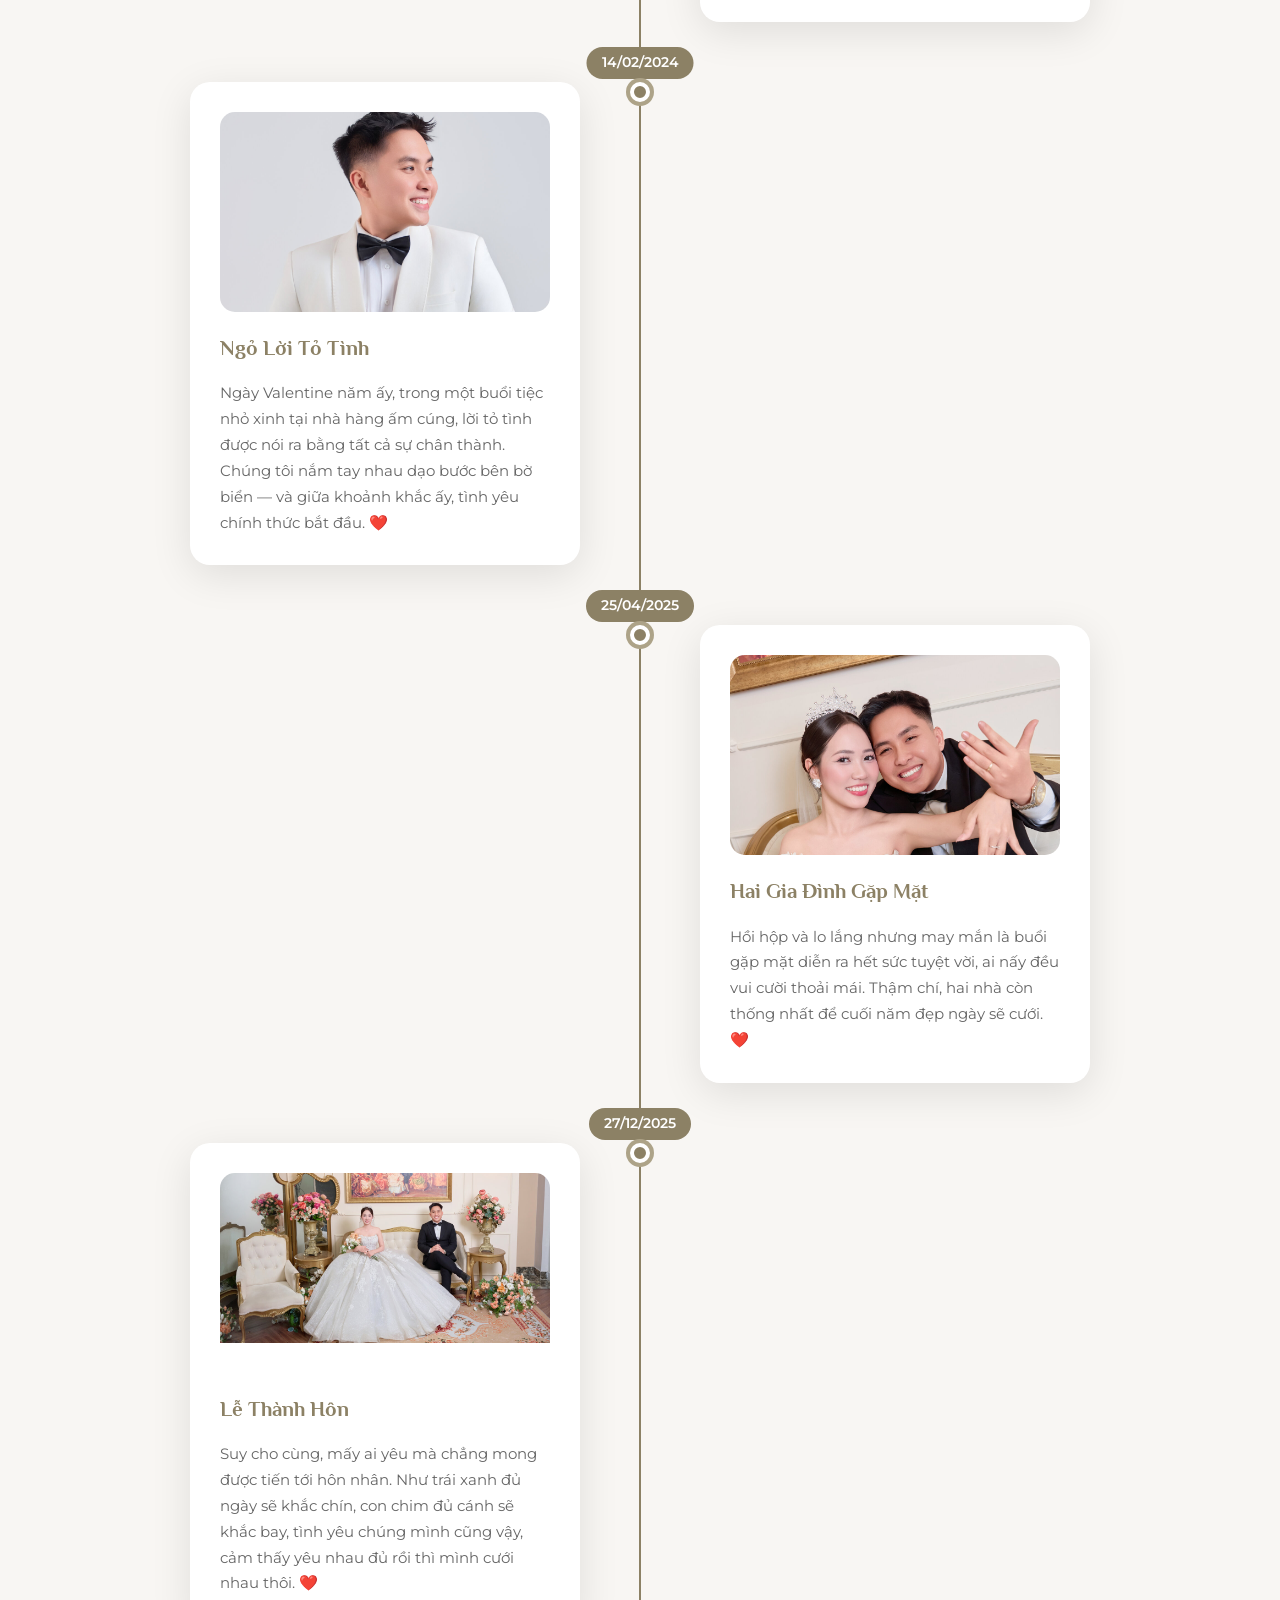
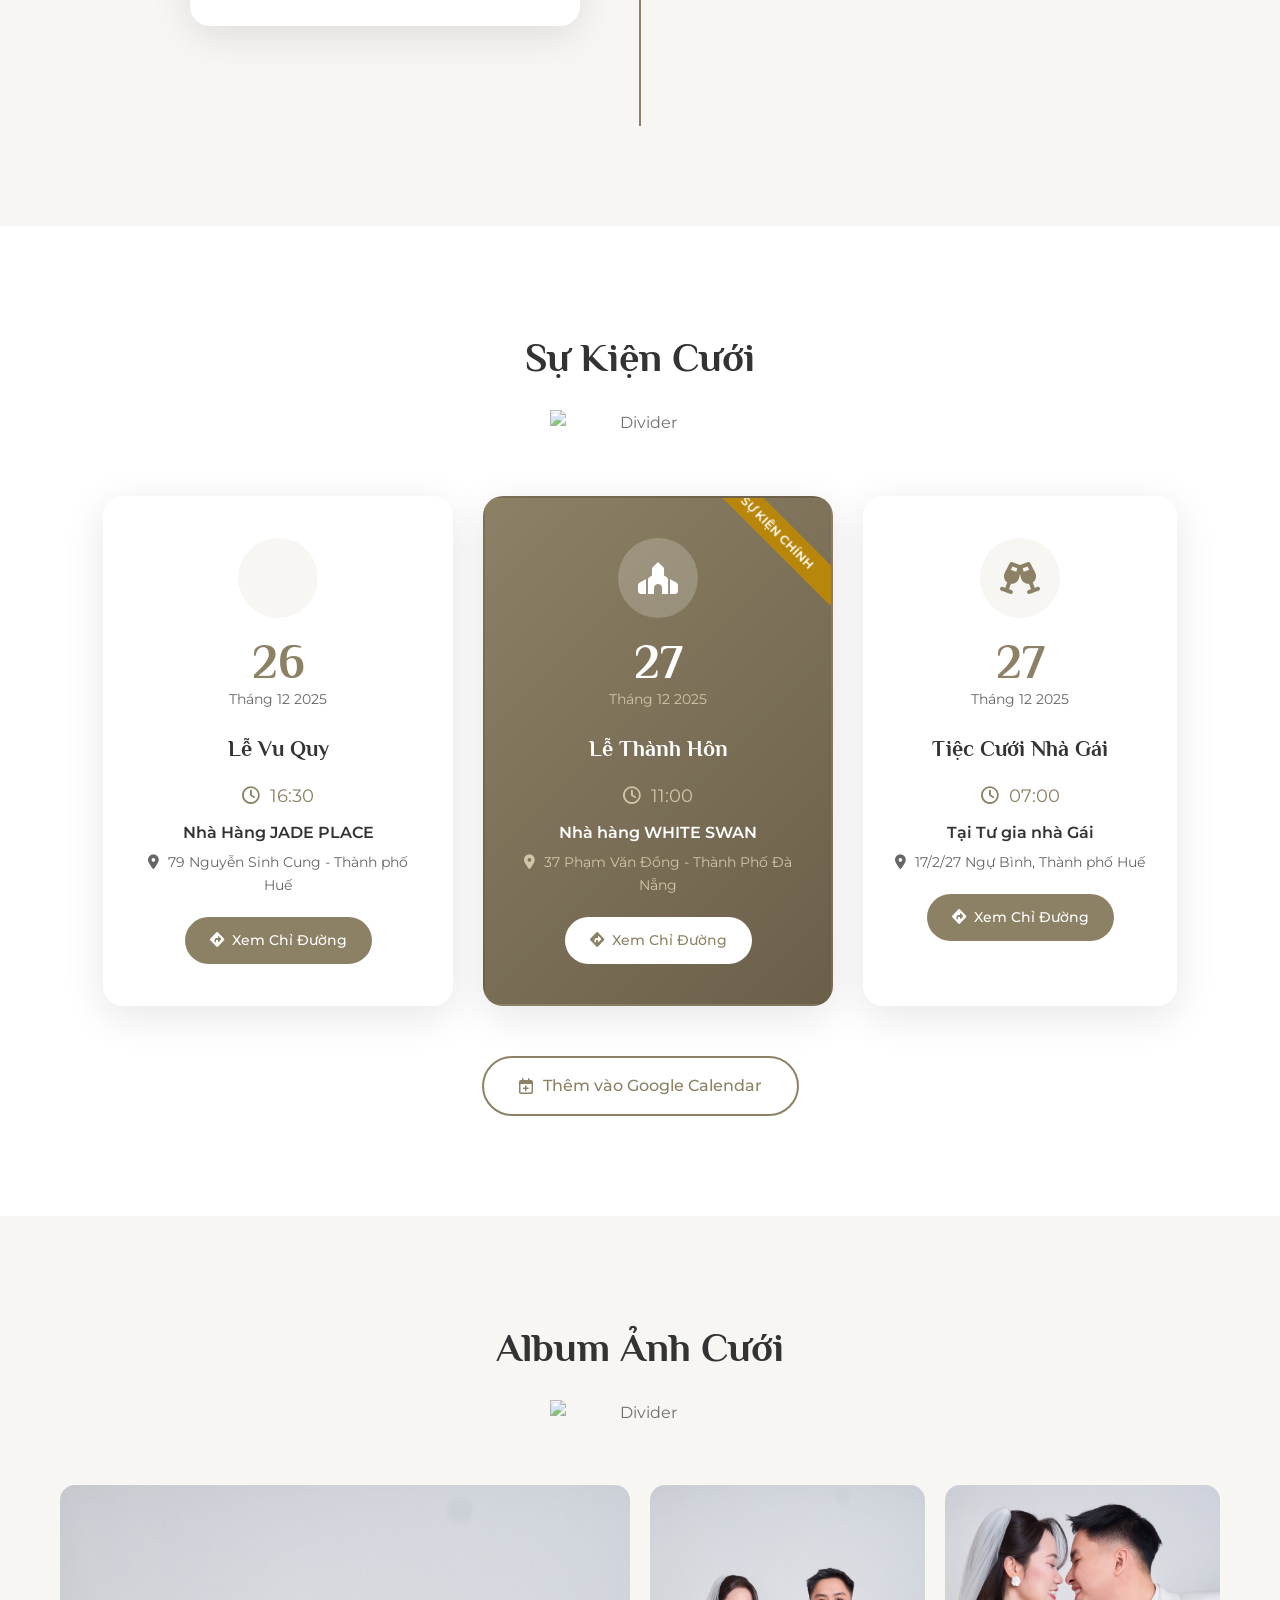
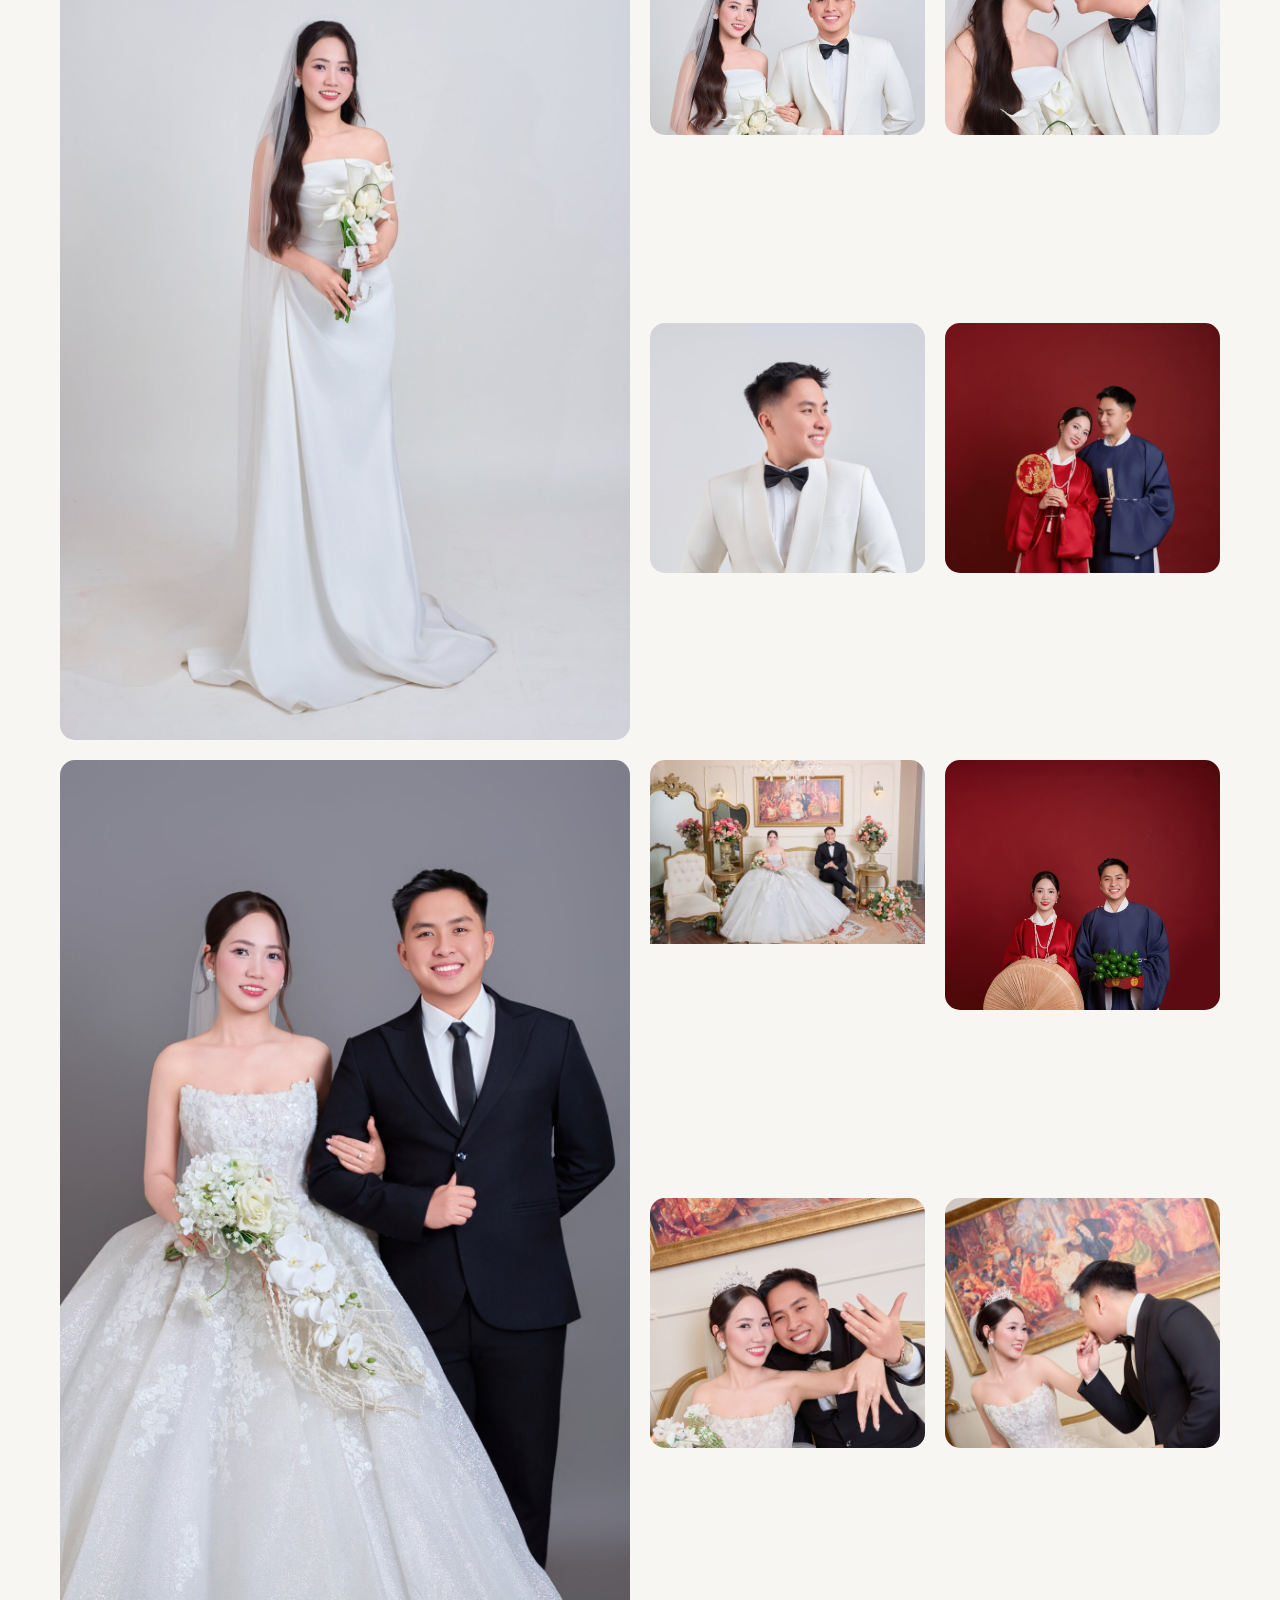
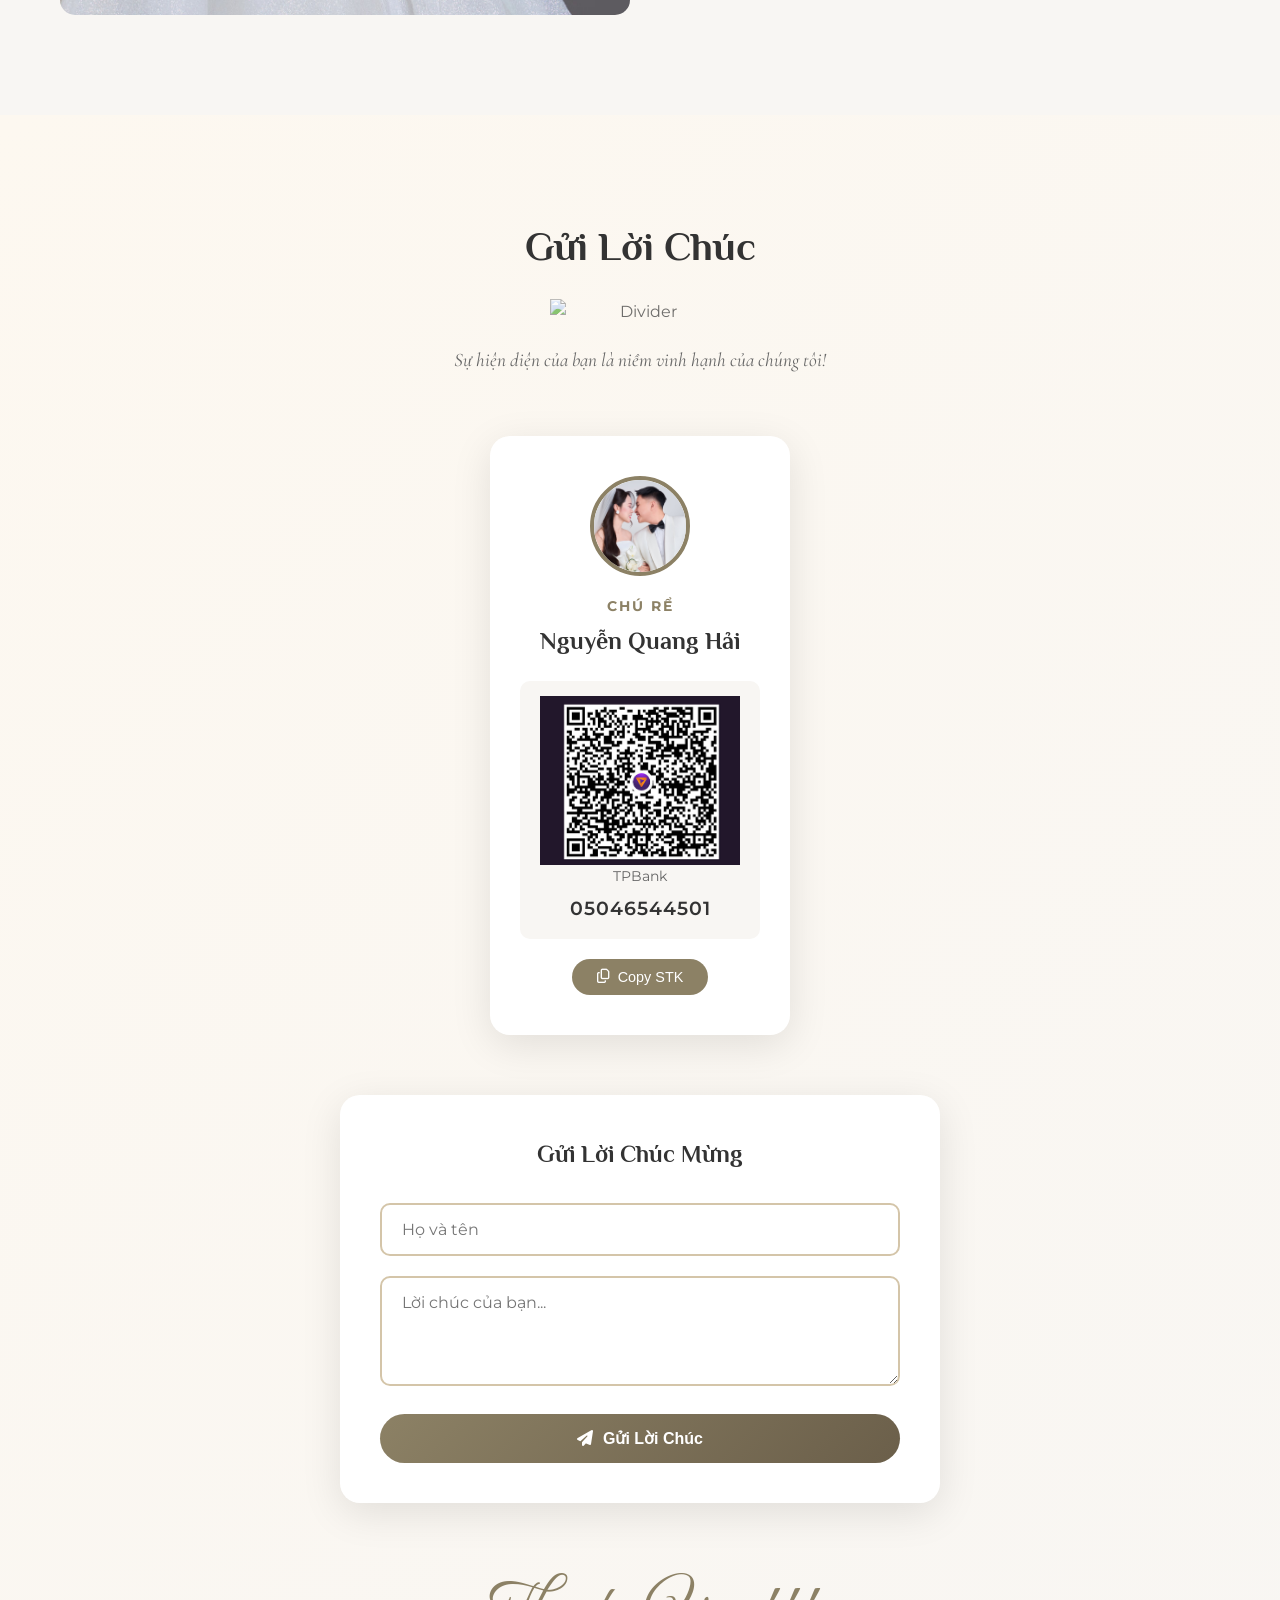
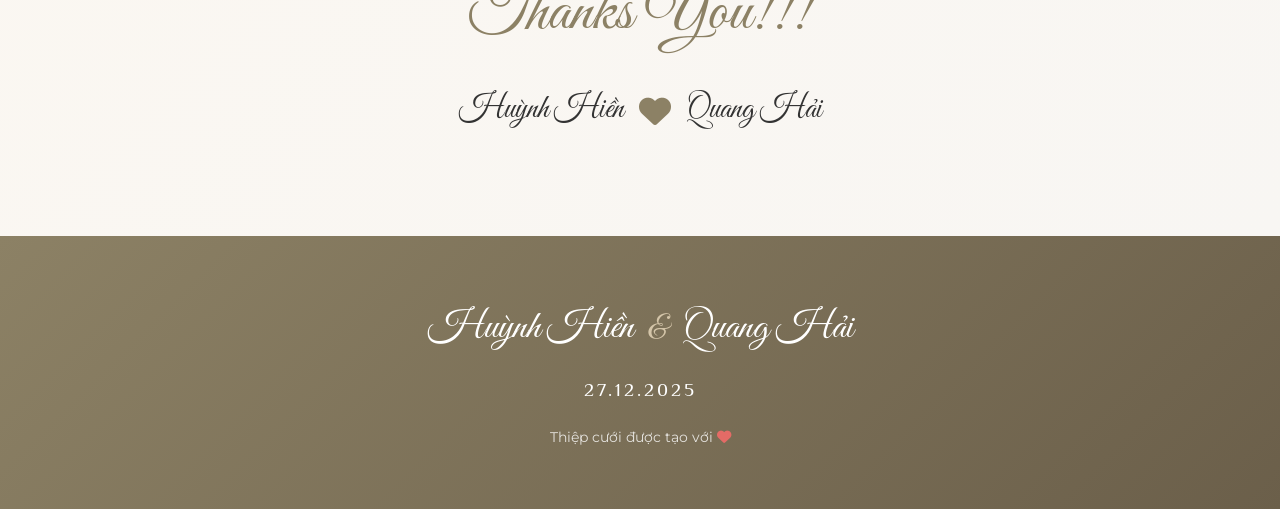
==== commit 828bf097: "update code" ====
--- a/index.html
+++ b/index.html
@@ -7,7 +7,7 @@
 		<meta name="viewport" content="width=device-width, initial-scale=1, user-scalable=no" />
 		<title>Thiệp Cưới | Huỳnh Hiền & Quang Hải</title>
 
-		<meta property="og:title" content="Thiệp Cưới | Huỳnh Hiền & Quang Hải - 26.12.2025" />
+		<meta property="og:title" content="Thiệp Cưới | Huỳnh Hiền & Quang Hải - 27.12.2025" />
 		<meta
 			property="og:description"
 			content="Trân trọng kính mời Bạn và Người Thương đến chung vui với chúng tôi" />
@@ -83,16 +83,16 @@
 					<span class="bride-name">Huỳnh Hiền</span>
 					<span class="ampersand">&</span>
 					<span class="groom-name">Quang Hải</span>
-				</h1>
-				<p class="hero-ceremony" data-aos="fade-up" data-aos-delay="800">Lễ Vu Quy</p>
+				</h1>	
+				<p class="hero-ceremony" data-aos="fade-up" data-aos-delay="800">Lễ Thành Hôn</p>
 				<div class="hero-date" data-aos="fade-up" data-aos-delay="900">
-					<span class="date">26.12.2025</span>
+					<span class="date">27.12.2025</span>
 					<span class="separator">|</span>
-					<span class="time">16:30</span>
+					<span class="time">11:00</span>
 				</div>
 				<div class="hero-venue" data-aos="fade-up" data-aos-delay="1000">
-					<p class="venue-name">Nhà hàng tiệc cưới: JADE PLACE</p>
-					<p class="venue-address">79 Nguyễn Sinh Cung - Thành phố Huế</p>
+					<p class="venue-name">Nhà hàng tiệc cưới: WHITE SWAN</p>
+					<p class="venue-address">37 Phạm Văn Đồng - Thành Phố Đà Nẵng</p>
 				</div>
 
 				<!-- Countdown Timer -->
@@ -289,12 +289,12 @@
 					<!-- Timeline Item 4 -->
 					<div class="timeline-item" data-aos="fade-up">
 						<div class="timeline-dot"></div>
-						<div class="timeline-date">26/12/2025</div>
+						<div class="timeline-date">27/12/2025</div>
 						<div class="timeline-content">
 							<div class="timeline-image">
 								<img src="image/optimized/DSC09114.jpg" alt="Lễ thành hôn" loading="lazy" />
 							</div>
-							<h3 class="timeline-title">Lễ Vu Quy</h3>
+							<h3 class="timeline-title">Lễ Thành Hôn</h3>
 							<p class="timeline-text">
 								Suy cho cùng, mấy ai yêu mà chẳng mong được tiến tới hôn nhân. Như trái xanh đủ ngày
 								sẽ khắc chín, con chim đủ cánh sẽ khắc bay, tình yêu chúng mình cũng vậy, cảm thấy
@@ -325,16 +325,16 @@
 							<i class="fas fa-rings-wedding"></i>
 						</div>
 						<div class="event-date">
-							<span class="event-day">27</span>
+							<span class="event-day">26</span>
 							<span class="event-month">Tháng 12</span>
 							<span class="event-year">2025</span>
 						</div>
-						<h3 class="event-title">Tiệc Cưới Nhà Trai</h3>
-						<p class="event-time"><i class="far fa-clock"></i> 10:00</p>
-						<p class="event-venue">Tại Tư gia nhà Trai</p>
+						<h3 class="event-title">Lễ Vu Quy</h3>
+						<p class="event-time"><i class="far fa-clock"></i> 16:30</p>
+						<p class="event-venue">Nhà Hàng JADE PLACE</p>
 						<p class="event-address">
 							<i class="fas fa-map-marker-alt"></i>
-							129 Nguyễn Văn Siêu, Thành phố Đà Nẵng
+							79 Nguyễn Sinh Cung - Thành phố Huế
 						</p>
 						<a href="https://maps.google.com" target="_blank" class="event-btn">
 							<i class="fas fa-directions"></i> Xem Chỉ Đường
@@ -348,19 +348,19 @@
 							<i class="fas fa-place-of-worship"></i>
 						</div>
 						<div class="event-date">
-							<span class="event-day">26</span>
+							<span class="event-day">27</span>
 							<span class="event-month">Tháng 12</span>
 							<span class="event-year">2025</span>
 						</div>
-						<h3 class="event-title">Lễ Vu Quy</h3>
-						<p class="event-time"><i class="far fa-clock"></i> 16:30</p>
-						<p class="event-venue">Nhà hàng JADE PLACE</p>
+						<h3 class="event-title">Lễ Thành Hôn</h3>
+						<p class="event-time"><i class="far fa-clock"></i> 11:00</p>
+						<p class="event-venue">Nhà hàng WHITE SWAN</p>
 						<p class="event-address">
 							<i class="fas fa-map-marker-alt"></i>
-							79 Nguyễn Sinh Cung - Thành phố Huế
+							37 Phạm Văn Đồng - Thành Phố Đà Nẵng
 						</p>
 						<a
-							href="https://www.google.com/maps/place/79+Nguy%E1%BB%85n+Sinh+Cung,+V%E1%BB%B9+D%E1%BA%A1,+Hu%E1%BA%BF,+Th%C3%A0nh+ph%E1%BB%91+Hu%E1%BA%BF,+Vi%E1%BB%87t+Nam/@16.4777282,107.5927923,17z/data=!3m1!4b1!4m6!3m5!1s0x3141a121af144473:0xbe61584470e28f19!8m2!3d16.4777282!4d107.5953726!16s%2Fg%2F11fwhzv4r6?entry=ttu&g_ep=EgoyMDI1MTIwOS4wIKXMDSoASAFQAw%3D%3D"
+							href="https://www.google.com/maps/place/White+Swan+Wedding+%26+Event+-+%EB%8B%A4%EB%82%AD+%EC%9B%A8%EB%94%A9+%EB%A0%88%EC%8A%A4%ED%86%A0%EB%9E%91+-+Trung+t%C3%A2m+ti%E1%BB%87c+c%C6%B0%E1%BB%9Bi+%C4%90%C3%A0+N%E1%BA%B5ng+-+Wedding+Venues+in+Danang/@16.0700134,108.2376174,17z/data=!3m1!4b1!4m6!3m5!1s0x3142182f49fd988b:0x355b64da8f1c267b!8m2!3d16.0700134!4d108.2376174!16s%2Fg%2F1pztb6jsw?entry=ttu&g_ep=EgoyMDI1MTIwOS4wIKXMDSoASAFQAw%3D%3D"
 							target="_blank"
 							class="event-btn">
 							<i class="fas fa-directions"></i> Xem Chỉ Đường
@@ -515,23 +515,6 @@
 							</button>
 						</div>
 
-						<div class="bank-card" data-aos="fade-left" data-aos-delay="400">
-							<div class="bank-avatar">
-								<img src="image/optimized/DSC08659.jpg" alt="Cô Dâu" loading="lazy" />
-							</div>
-							<h4 class="bank-role">Cô Dâu</h4>
-							<h3 class="bank-name">Huỳnh Hiền</h3>
-							<div class="bank-info">
-								<div class="bank-info-qr" style="max-width: 200px; margin: auto; overflow: hidden">
-									<img src="image/optimized/qrbank1.jpg" alt="QR Cô Dâu" loading="lazy" />
-								</div>
-								<p class="bank-label">BIDV</p>
-								<p class="bank-number" id="bride-account">5601525650</p>
-							</div>
-							<button class="copy-btn" onclick="copyToClipboard('5601525650', this)">
-								<i class="far fa-copy"></i> Copy STK
-							</button>
-						</div>
 					</div>
 
 					<!-- Wishes Form -->
@@ -575,7 +558,7 @@
 					<span class="footer-amp">&</span>
 					<span class="footer-groom">Quang Hải</span>
 				</div>
-				<p class="footer-date">26.12.2025</p>
+				<p class="footer-date">27.12.2025</p>
 				<p class="footer-text">Thiệp cưới được tạo với <i class="fas fa-heart"></i></p>
 			</div>
 		</footer>
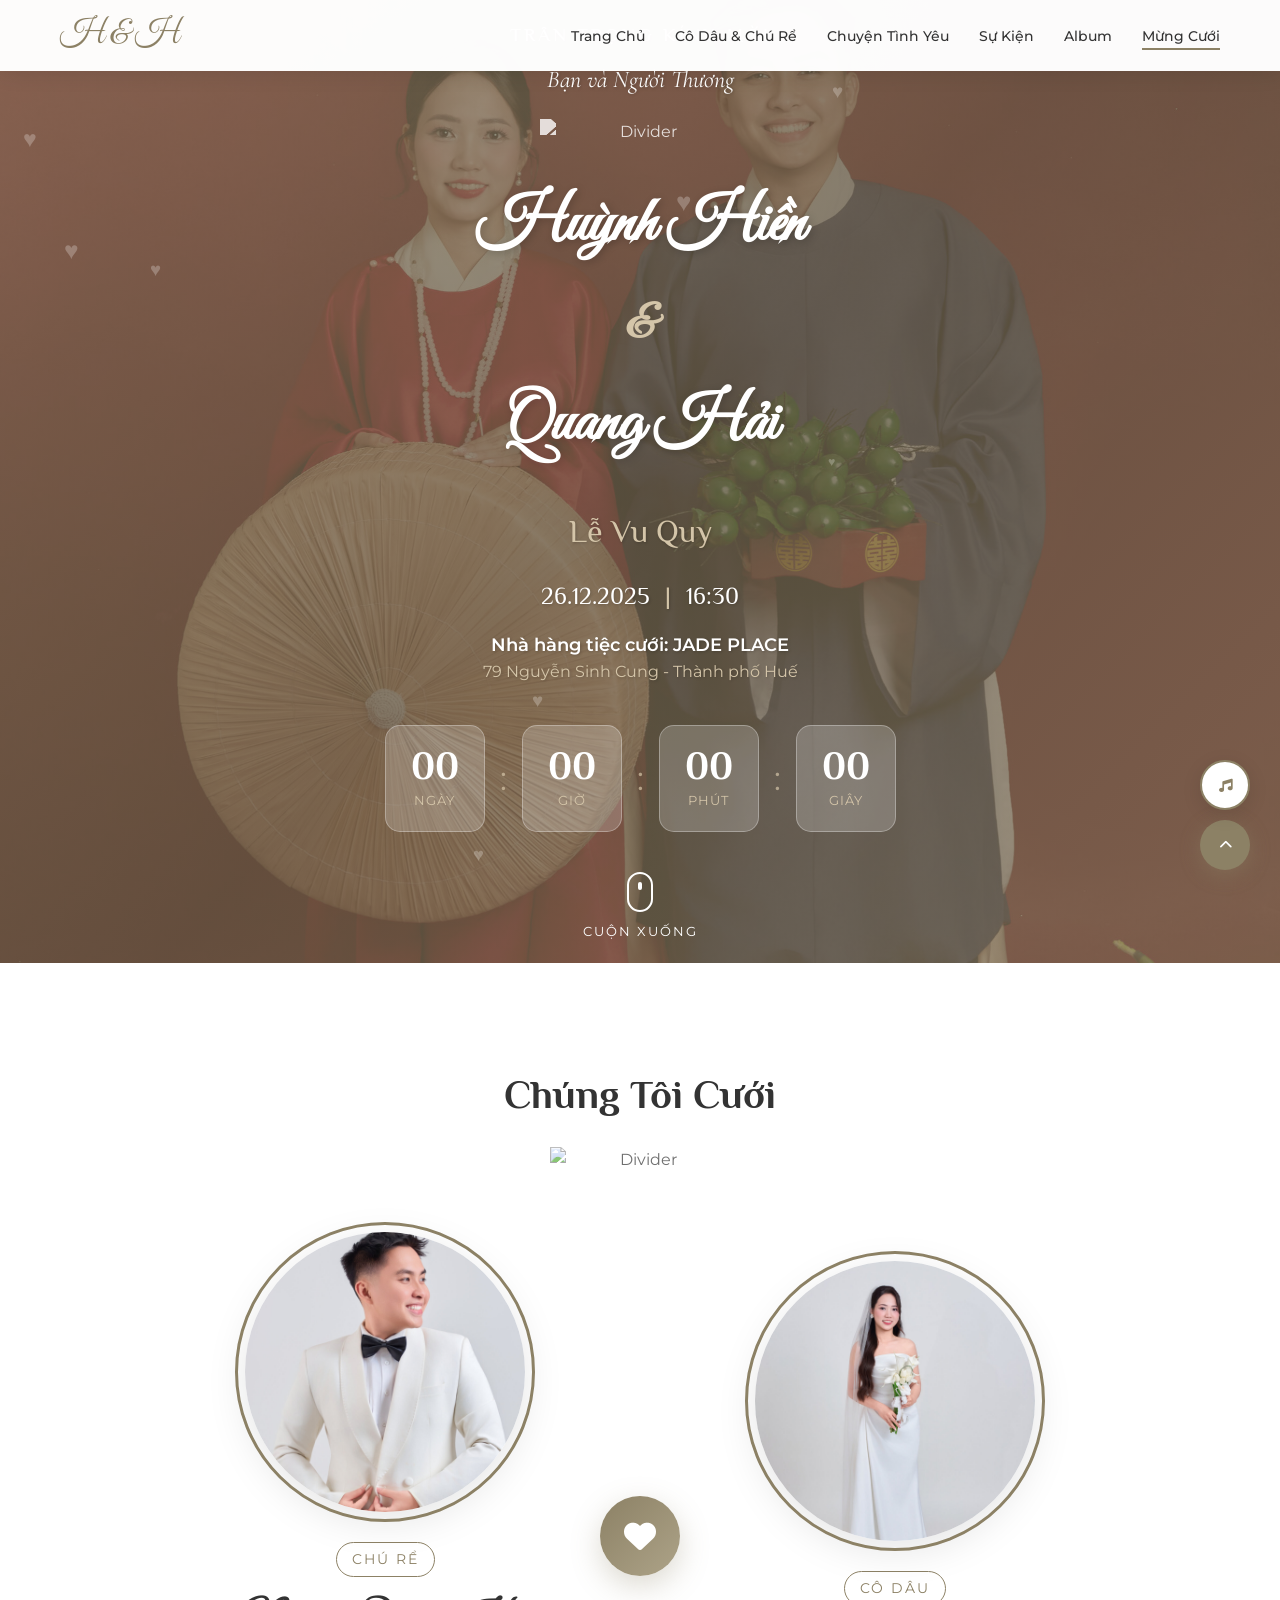
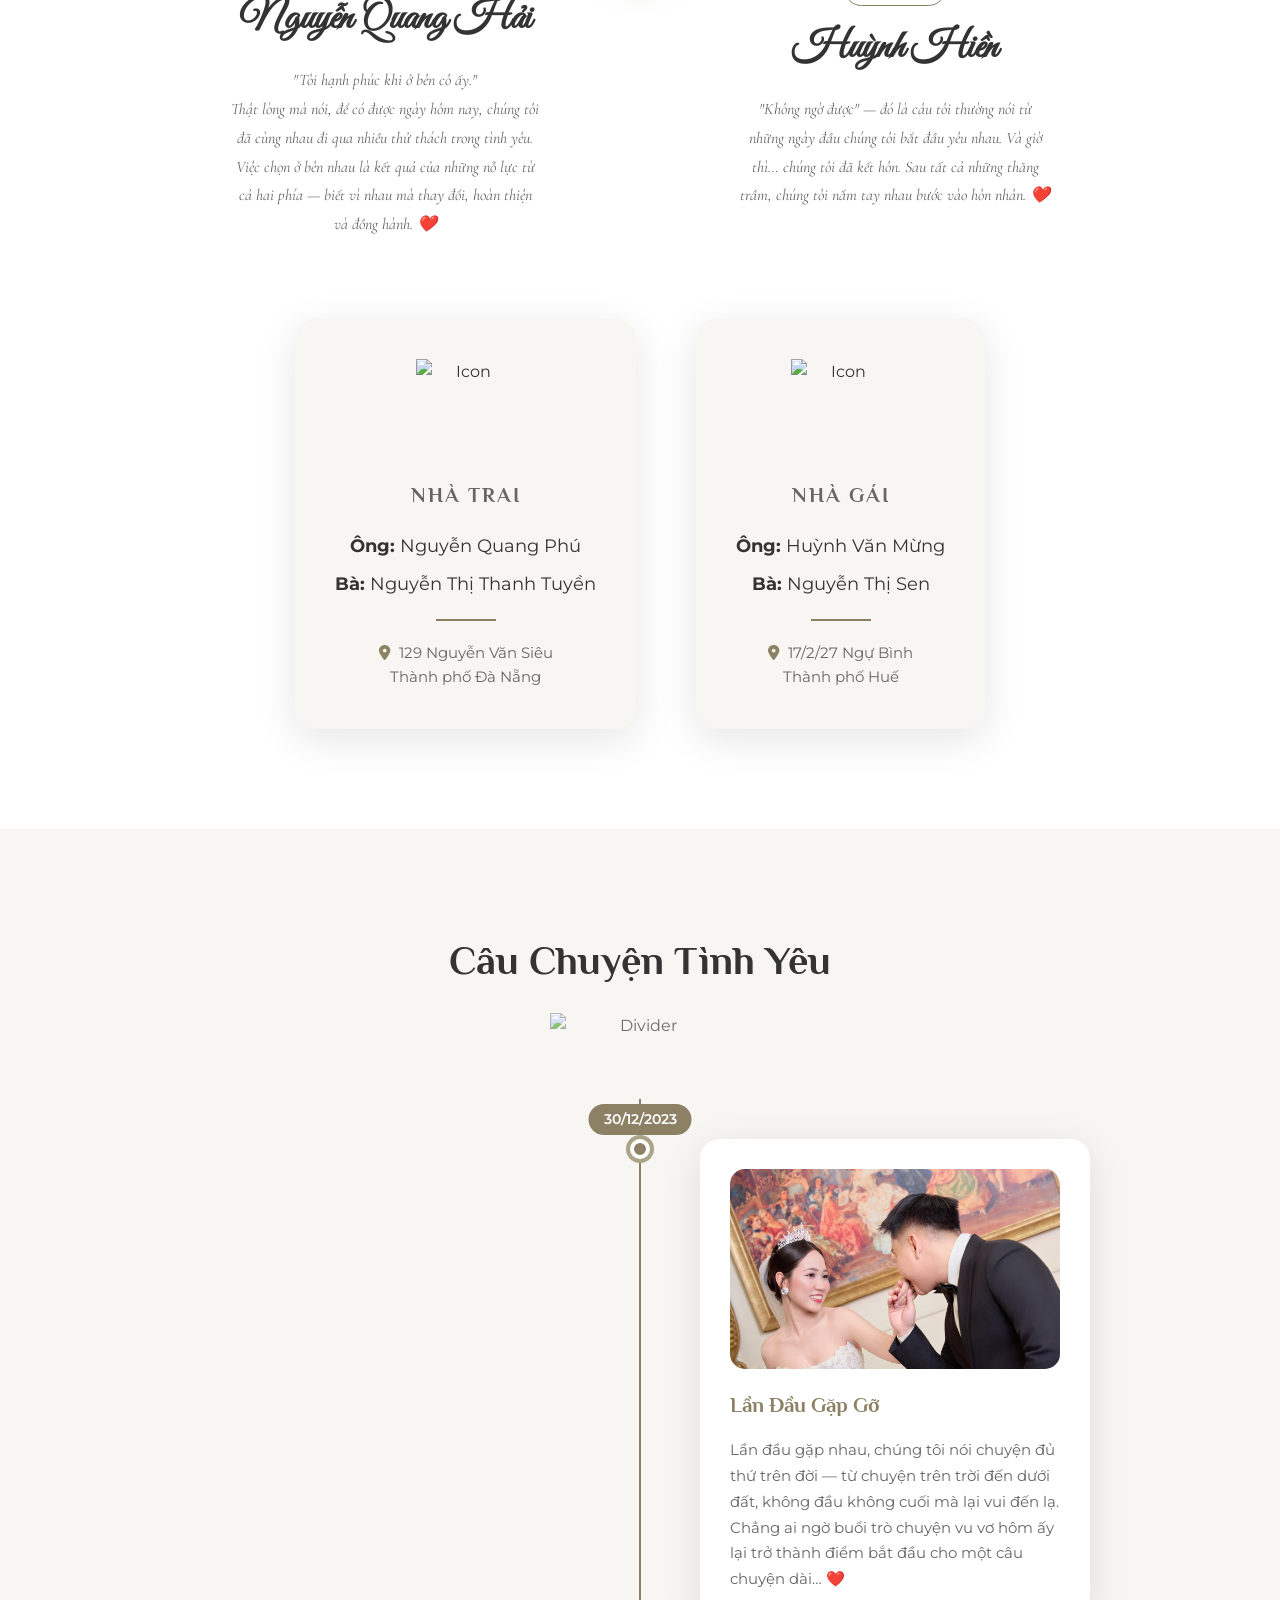
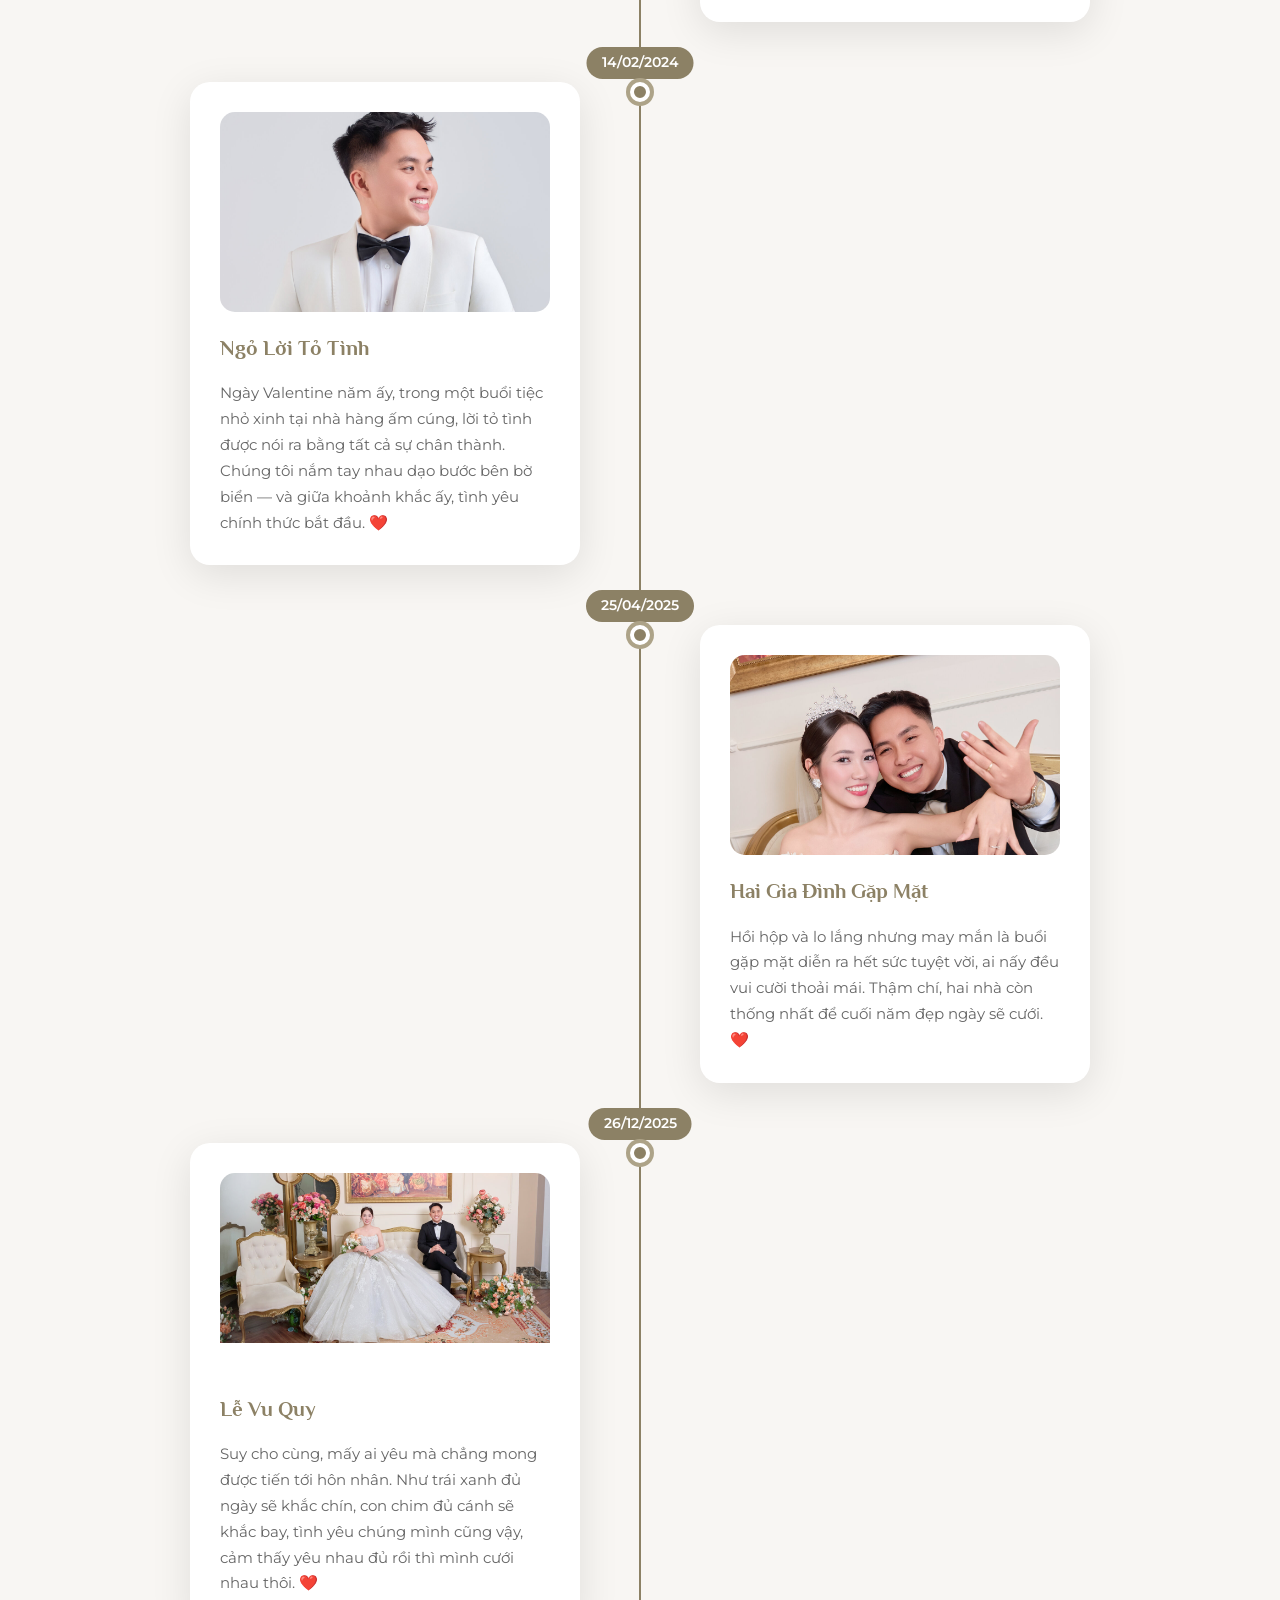
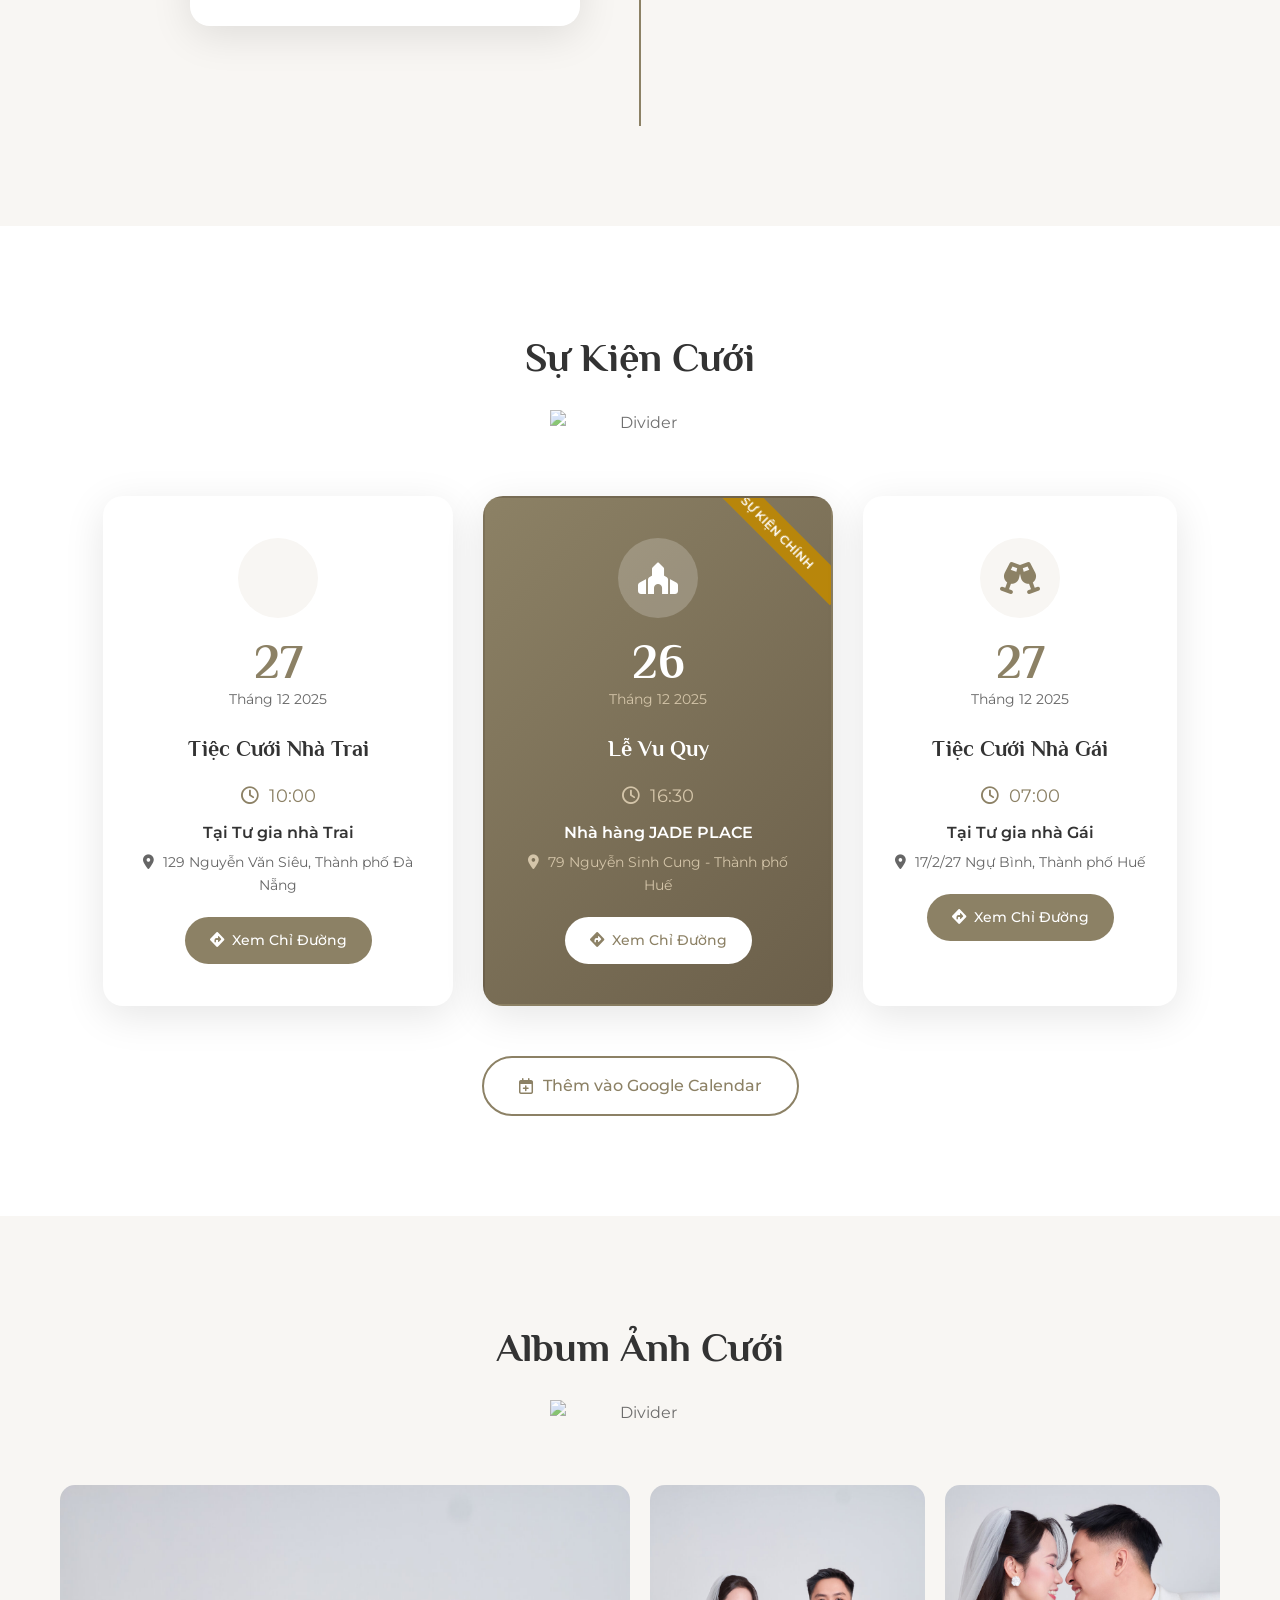
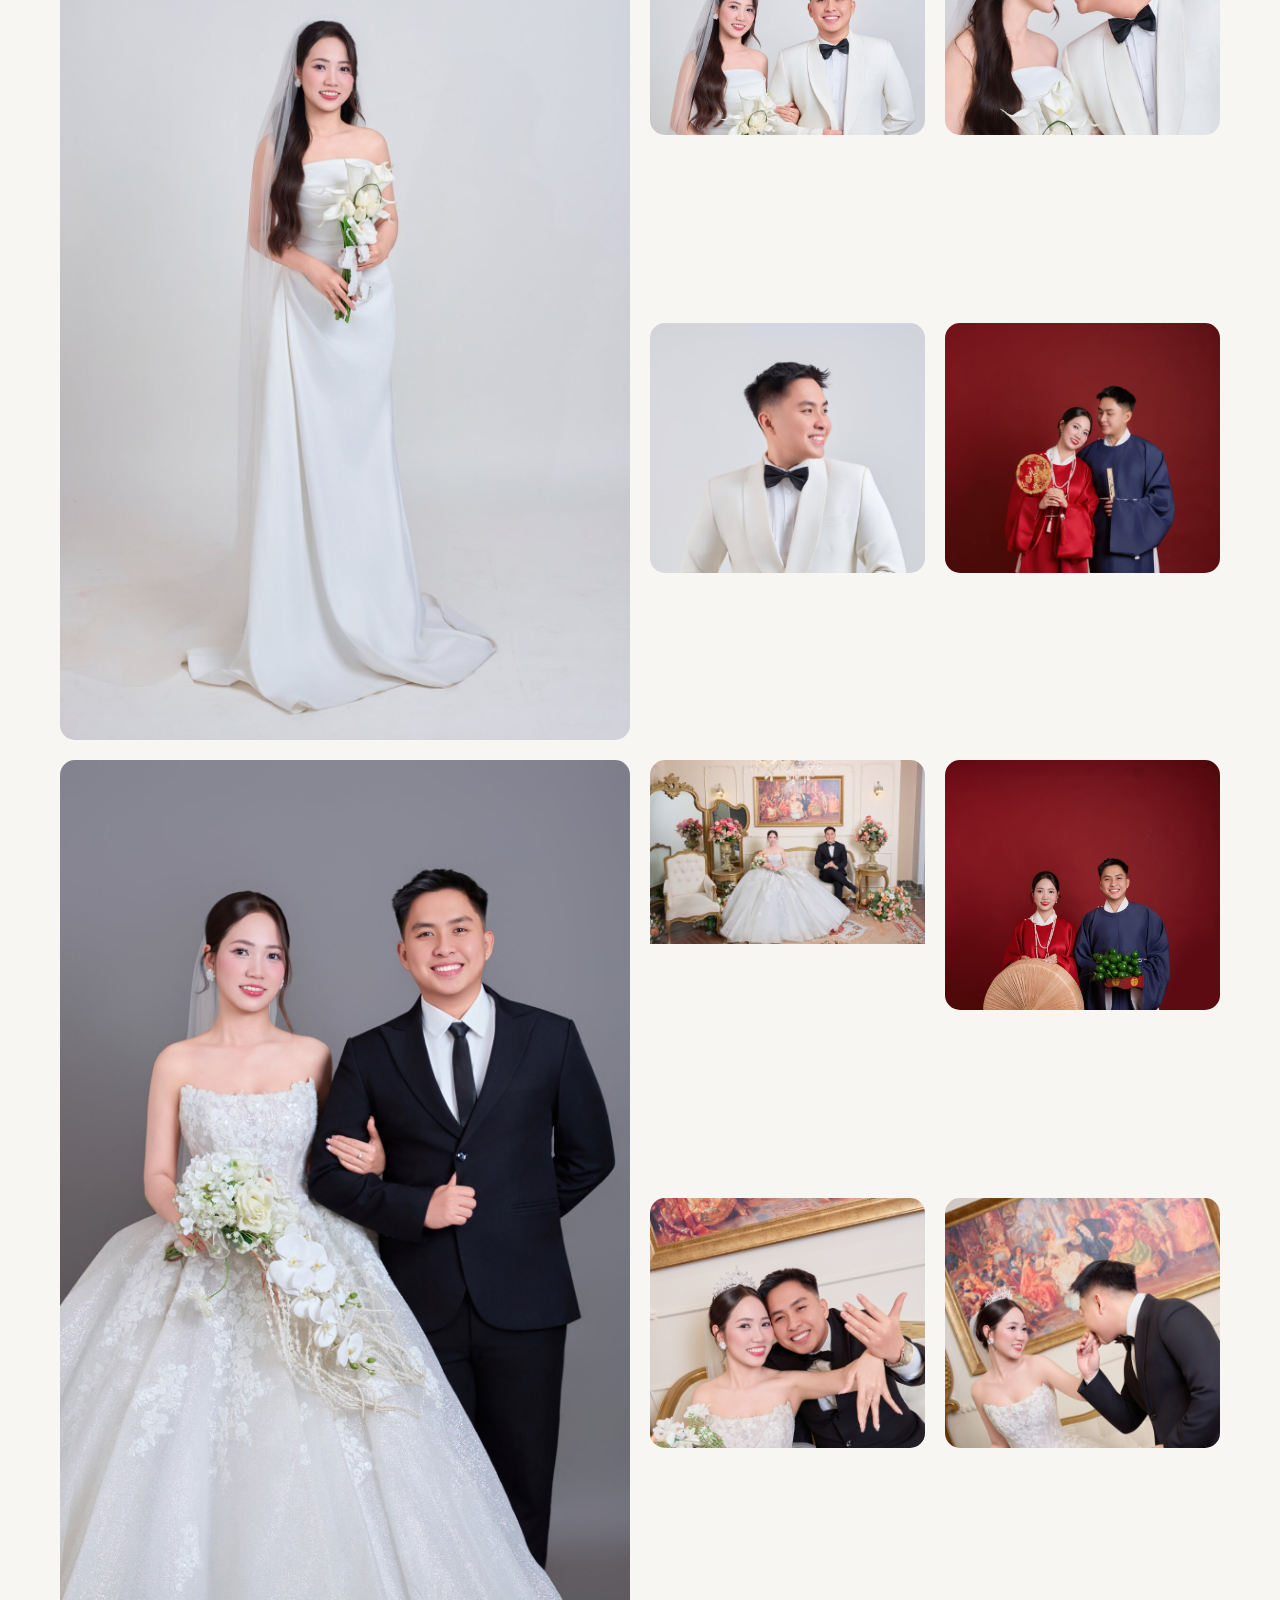
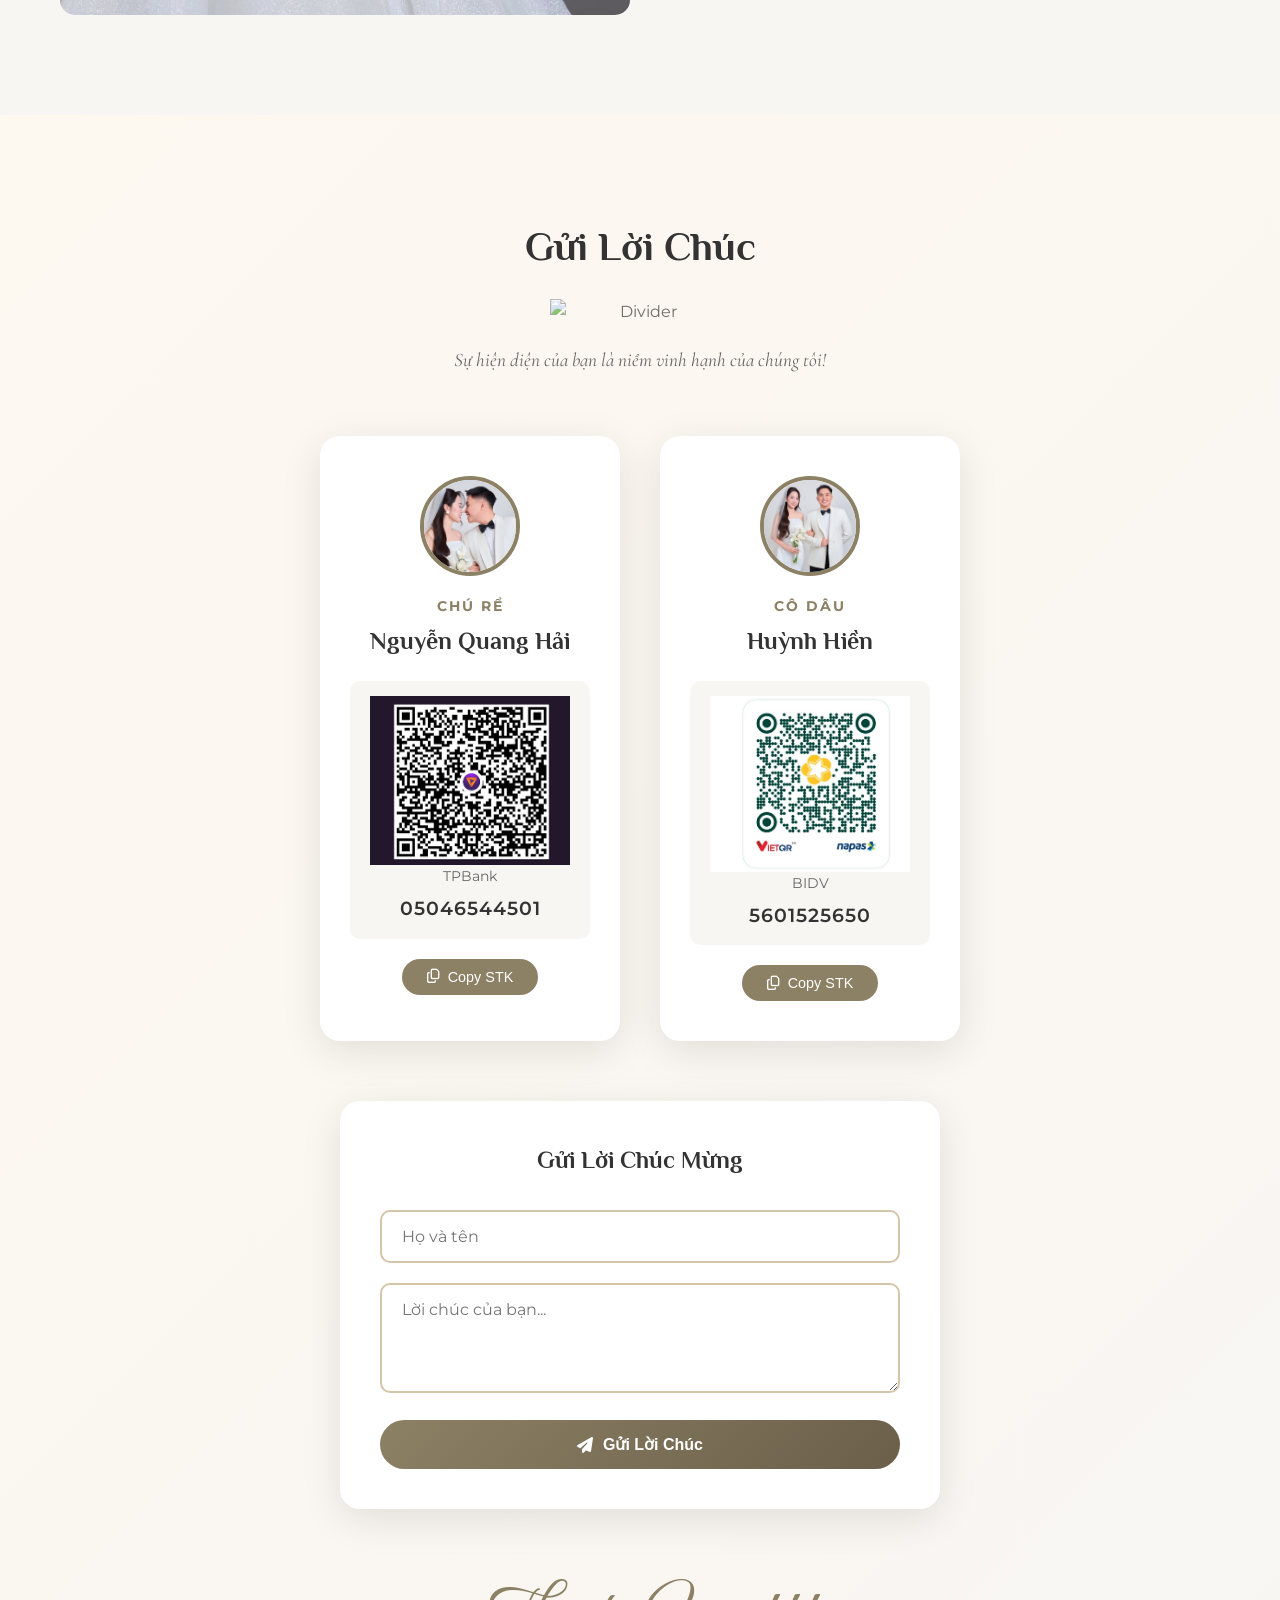
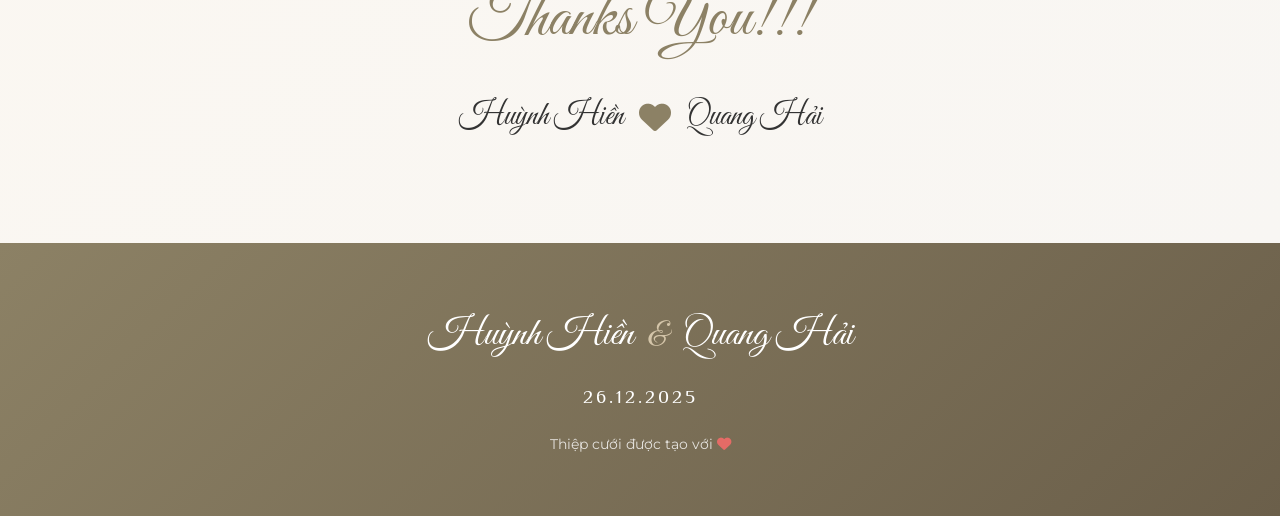
==== commit 6588707f: "update code" ====
--- a/index.html
+++ b/index.html
@@ -7,7 +7,7 @@
 		<meta name="viewport" content="width=device-width, initial-scale=1, user-scalable=no" />
 		<title>Thiệp Cưới | Huỳnh Hiền & Quang Hải</title>
 
-		<meta property="og:title" content="Thiệp Cưới | Huỳnh Hiền & Quang Hải - 27.12.2025" />
+		<meta property="og:title" content="Thiệp Cưới | Huỳnh Hiền & Quang Hải - 26.12.2025" />
 		<meta
 			property="og:description"
 			content="Trân trọng kính mời Bạn và Người Thương đến chung vui với chúng tôi" />
@@ -83,16 +83,16 @@
 					<span class="bride-name">Huỳnh Hiền</span>
 					<span class="ampersand">&</span>
 					<span class="groom-name">Quang Hải</span>
-				</h1>	
-				<p class="hero-ceremony" data-aos="fade-up" data-aos-delay="800">Lễ Thành Hôn</p>
+				</h1>
+				<p class="hero-ceremony" data-aos="fade-up" data-aos-delay="800">Lễ Vu Quy</p>
 				<div class="hero-date" data-aos="fade-up" data-aos-delay="900">
-					<span class="date">27.12.2025</span>
+					<span class="date">26.12.2025</span>
 					<span class="separator">|</span>
-					<span class="time">11:00</span>
+					<span class="time">16:30</span>
 				</div>
 				<div class="hero-venue" data-aos="fade-up" data-aos-delay="1000">
-					<p class="venue-name">Nhà hàng tiệc cưới: WHITE SWAN</p>
-					<p class="venue-address">37 Phạm Văn Đồng - Thành Phố Đà Nẵng</p>
+					<p class="venue-name">Nhà hàng tiệc cưới: JADE PLACE</p>
+					<p class="venue-address">79 Nguyễn Sinh Cung - Thành phố Huế</p>
 				</div>
 
 				<!-- Countdown Timer -->
@@ -289,12 +289,12 @@
 					<!-- Timeline Item 4 -->
 					<div class="timeline-item" data-aos="fade-up">
 						<div class="timeline-dot"></div>
-						<div class="timeline-date">27/12/2025</div>
+						<div class="timeline-date">26/12/2025</div>
 						<div class="timeline-content">
 							<div class="timeline-image">
 								<img src="image/optimized/DSC09114.jpg" alt="Lễ thành hôn" loading="lazy" />
 							</div>
-							<h3 class="timeline-title">Lễ Thành Hôn</h3>
+							<h3 class="timeline-title">Lễ Vu Quy</h3>
 							<p class="timeline-text">
 								Suy cho cùng, mấy ai yêu mà chẳng mong được tiến tới hôn nhân. Như trái xanh đủ ngày
 								sẽ khắc chín, con chim đủ cánh sẽ khắc bay, tình yêu chúng mình cũng vậy, cảm thấy
@@ -325,16 +325,16 @@
 							<i class="fas fa-rings-wedding"></i>
 						</div>
 						<div class="event-date">
-							<span class="event-day">26</span>
+							<span class="event-day">27</span>
 							<span class="event-month">Tháng 12</span>
 							<span class="event-year">2025</span>
 						</div>
-						<h3 class="event-title">Lễ Vu Quy</h3>
-						<p class="event-time"><i class="far fa-clock"></i> 16:30</p>
-						<p class="event-venue">Nhà Hàng JADE PLACE</p>
+						<h3 class="event-title">Tiệc Cưới Nhà Trai</h3>
+						<p class="event-time"><i class="far fa-clock"></i> 10:00</p>
+						<p class="event-venue">Tại Tư gia nhà Trai</p>
 						<p class="event-address">
 							<i class="fas fa-map-marker-alt"></i>
-							79 Nguyễn Sinh Cung - Thành phố Huế
+							129 Nguyễn Văn Siêu, Thành phố Đà Nẵng
 						</p>
 						<a href="https://maps.google.com" target="_blank" class="event-btn">
 							<i class="fas fa-directions"></i> Xem Chỉ Đường
@@ -348,19 +348,19 @@
 							<i class="fas fa-place-of-worship"></i>
 						</div>
 						<div class="event-date">
-							<span class="event-day">27</span>
+							<span class="event-day">26</span>
 							<span class="event-month">Tháng 12</span>
 							<span class="event-year">2025</span>
 						</div>
-						<h3 class="event-title">Lễ Thành Hôn</h3>
-						<p class="event-time"><i class="far fa-clock"></i> 11:00</p>
-						<p class="event-venue">Nhà hàng WHITE SWAN</p>
+						<h3 class="event-title">Lễ Vu Quy</h3>
+						<p class="event-time"><i class="far fa-clock"></i> 16:30</p>
+						<p class="event-venue">Nhà hàng JADE PLACE</p>
 						<p class="event-address">
 							<i class="fas fa-map-marker-alt"></i>
-							37 Phạm Văn Đồng - Thành Phố Đà Nẵng
+							79 Nguyễn Sinh Cung - Thành phố Huế
 						</p>
 						<a
-							href="https://www.google.com/maps/place/White+Swan+Wedding+%26+Event+-+%EB%8B%A4%EB%82%AD+%EC%9B%A8%EB%94%A9+%EB%A0%88%EC%8A%A4%ED%86%A0%EB%9E%91+-+Trung+t%C3%A2m+ti%E1%BB%87c+c%C6%B0%E1%BB%9Bi+%C4%90%C3%A0+N%E1%BA%B5ng+-+Wedding+Venues+in+Danang/@16.0700134,108.2376174,17z/data=!3m1!4b1!4m6!3m5!1s0x3142182f49fd988b:0x355b64da8f1c267b!8m2!3d16.0700134!4d108.2376174!16s%2Fg%2F1pztb6jsw?entry=ttu&g_ep=EgoyMDI1MTIwOS4wIKXMDSoASAFQAw%3D%3D"
+							href="https://www.google.com/maps/place/79+Nguy%E1%BB%85n+Sinh+Cung,+V%E1%BB%B9+D%E1%BA%A1,+Hu%E1%BA%BF,+Th%C3%A0nh+ph%E1%BB%91+Hu%E1%BA%BF,+Vi%E1%BB%87t+Nam/@16.4777282,107.5927923,17z/data=!3m1!4b1!4m6!3m5!1s0x3141a121af144473:0xbe61584470e28f19!8m2!3d16.4777282!4d107.5953726!16s%2Fg%2F11fwhzv4r6?entry=ttu&g_ep=EgoyMDI1MTIwOS4wIKXMDSoASAFQAw%3D%3D"
 							target="_blank"
 							class="event-btn">
 							<i class="fas fa-directions"></i> Xem Chỉ Đường
@@ -515,6 +515,23 @@
 							</button>
 						</div>
 
+						<div class="bank-card" data-aos="fade-left" data-aos-delay="400">
+							<div class="bank-avatar">
+								<img src="image/optimized/DSC08659.jpg" alt="Cô Dâu" loading="lazy" />
+							</div>
+							<h4 class="bank-role">Cô Dâu</h4>
+							<h3 class="bank-name">Huỳnh Hiền</h3>
+							<div class="bank-info">
+								<div class="bank-info-qr" style="max-width: 200px; margin: auto; overflow: hidden">
+									<img src="image/optimized/qrbank1.jpg" alt="QR Cô Dâu" loading="lazy" />
+								</div>
+								<p class="bank-label">BIDV</p>
+								<p class="bank-number" id="bride-account">5601525650</p>
+							</div>
+							<button class="copy-btn" onclick="copyToClipboard('5601525650', this)">
+								<i class="far fa-copy"></i> Copy STK
+							</button>
+						</div>
 					</div>
 
 					<!-- Wishes Form -->
@@ -558,7 +575,7 @@
 					<span class="footer-amp">&</span>
 					<span class="footer-groom">Quang Hải</span>
 				</div>
-				<p class="footer-date">27.12.2025</p>
+				<p class="footer-date">26.12.2025</p>
 				<p class="footer-text">Thiệp cưới được tạo với <i class="fas fa-heart"></i></p>
 			</div>
 		</footer>
